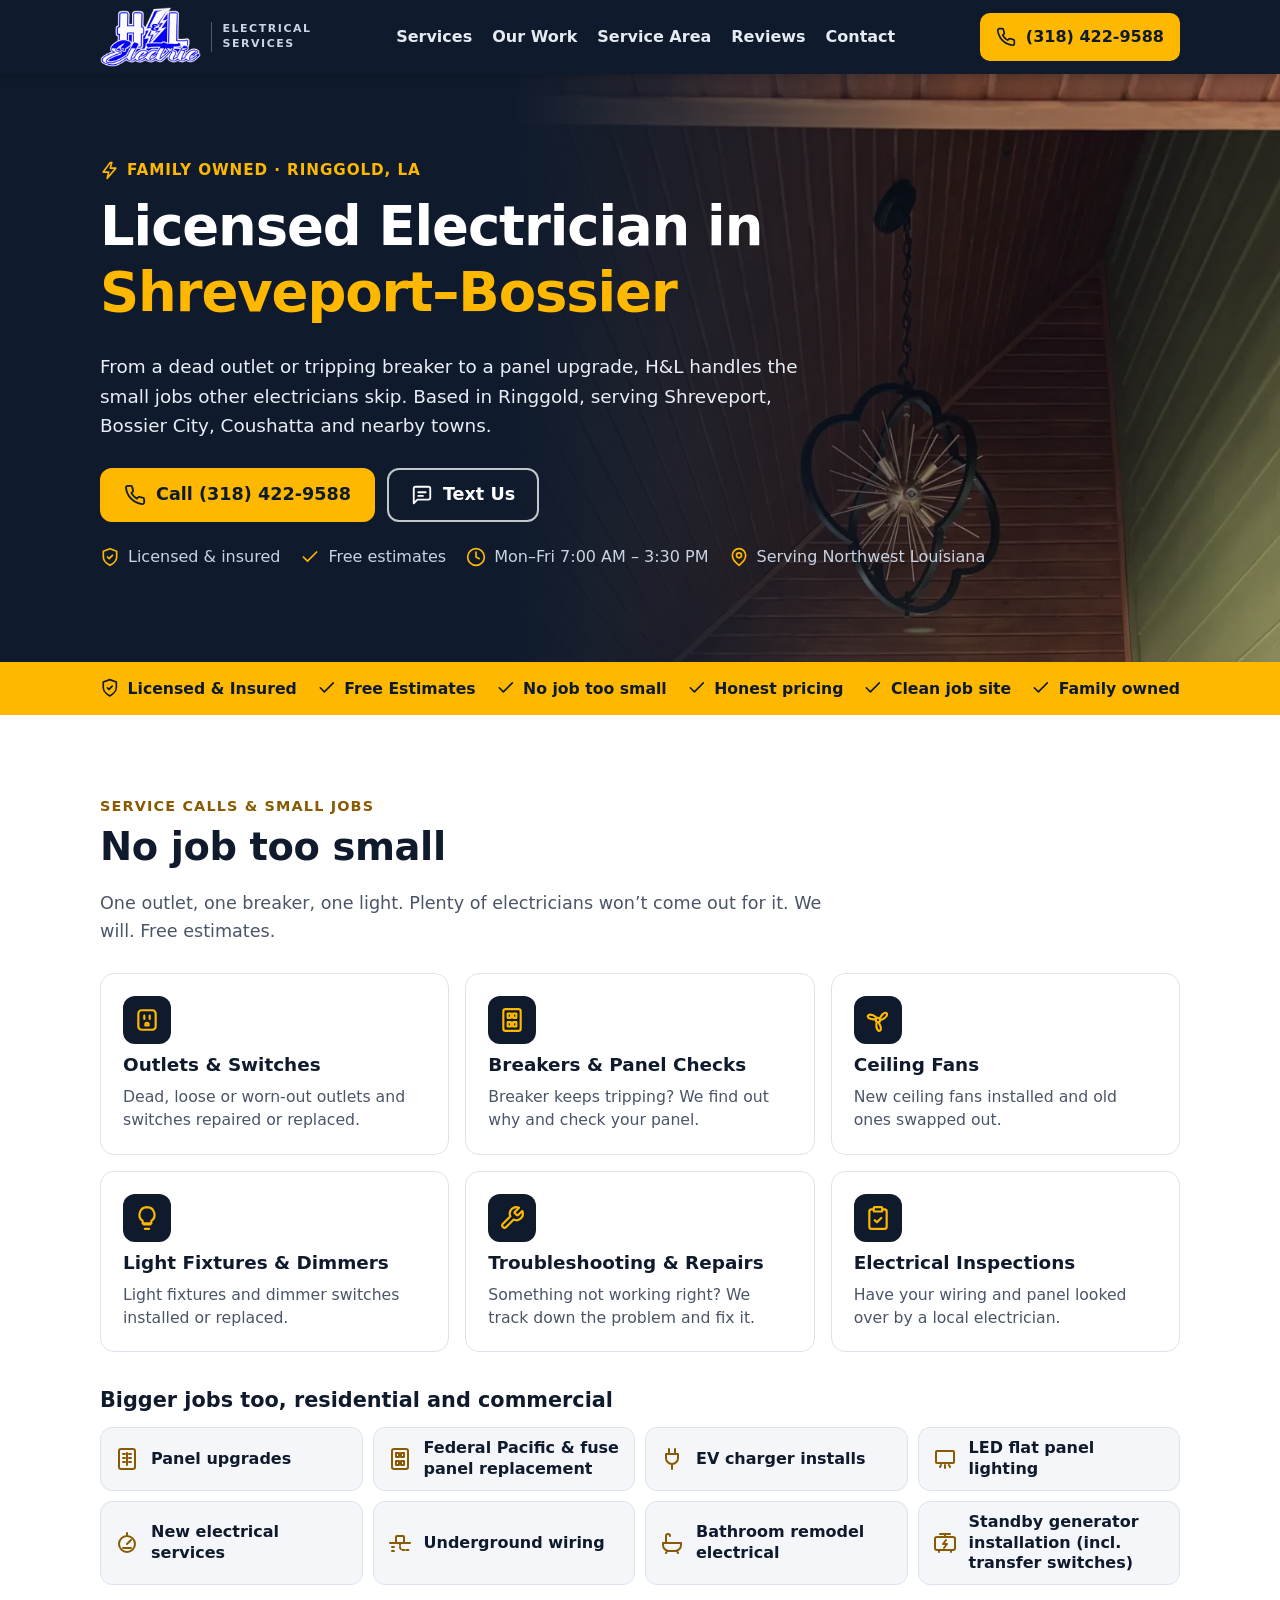
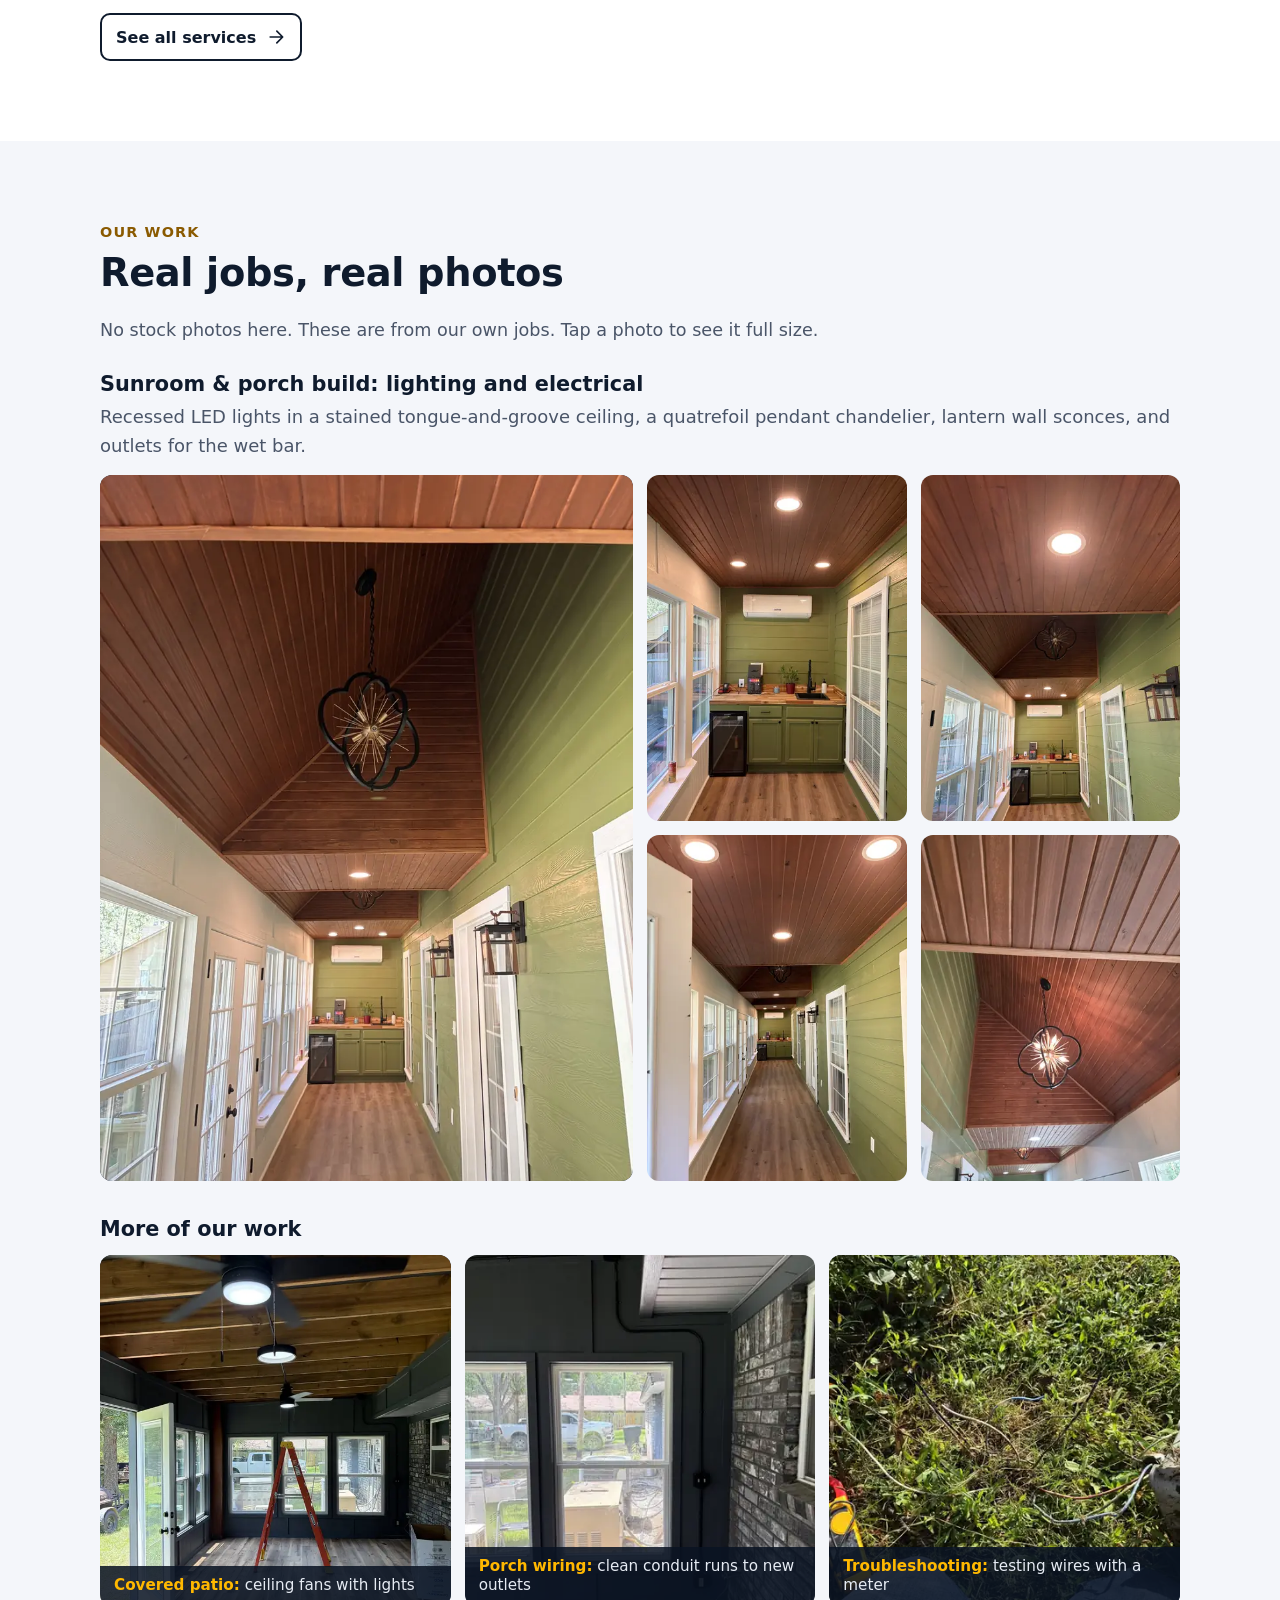
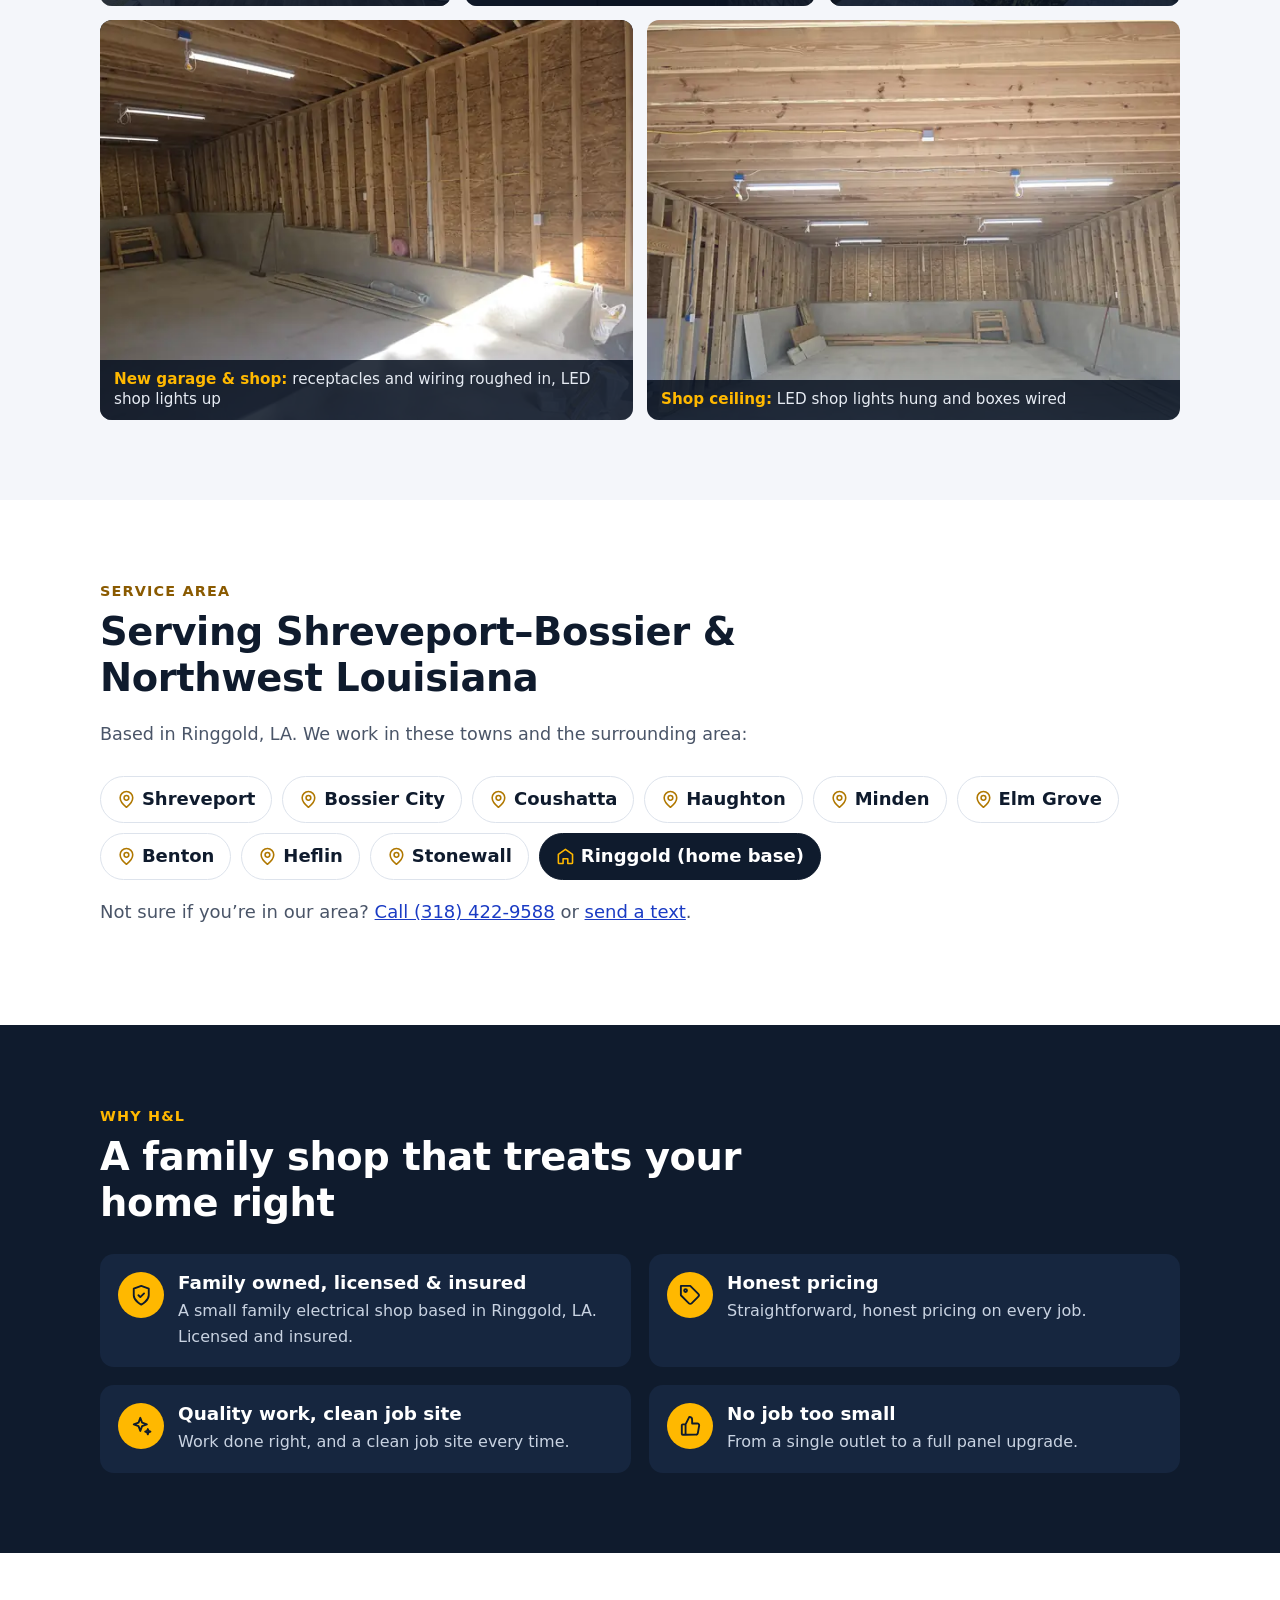
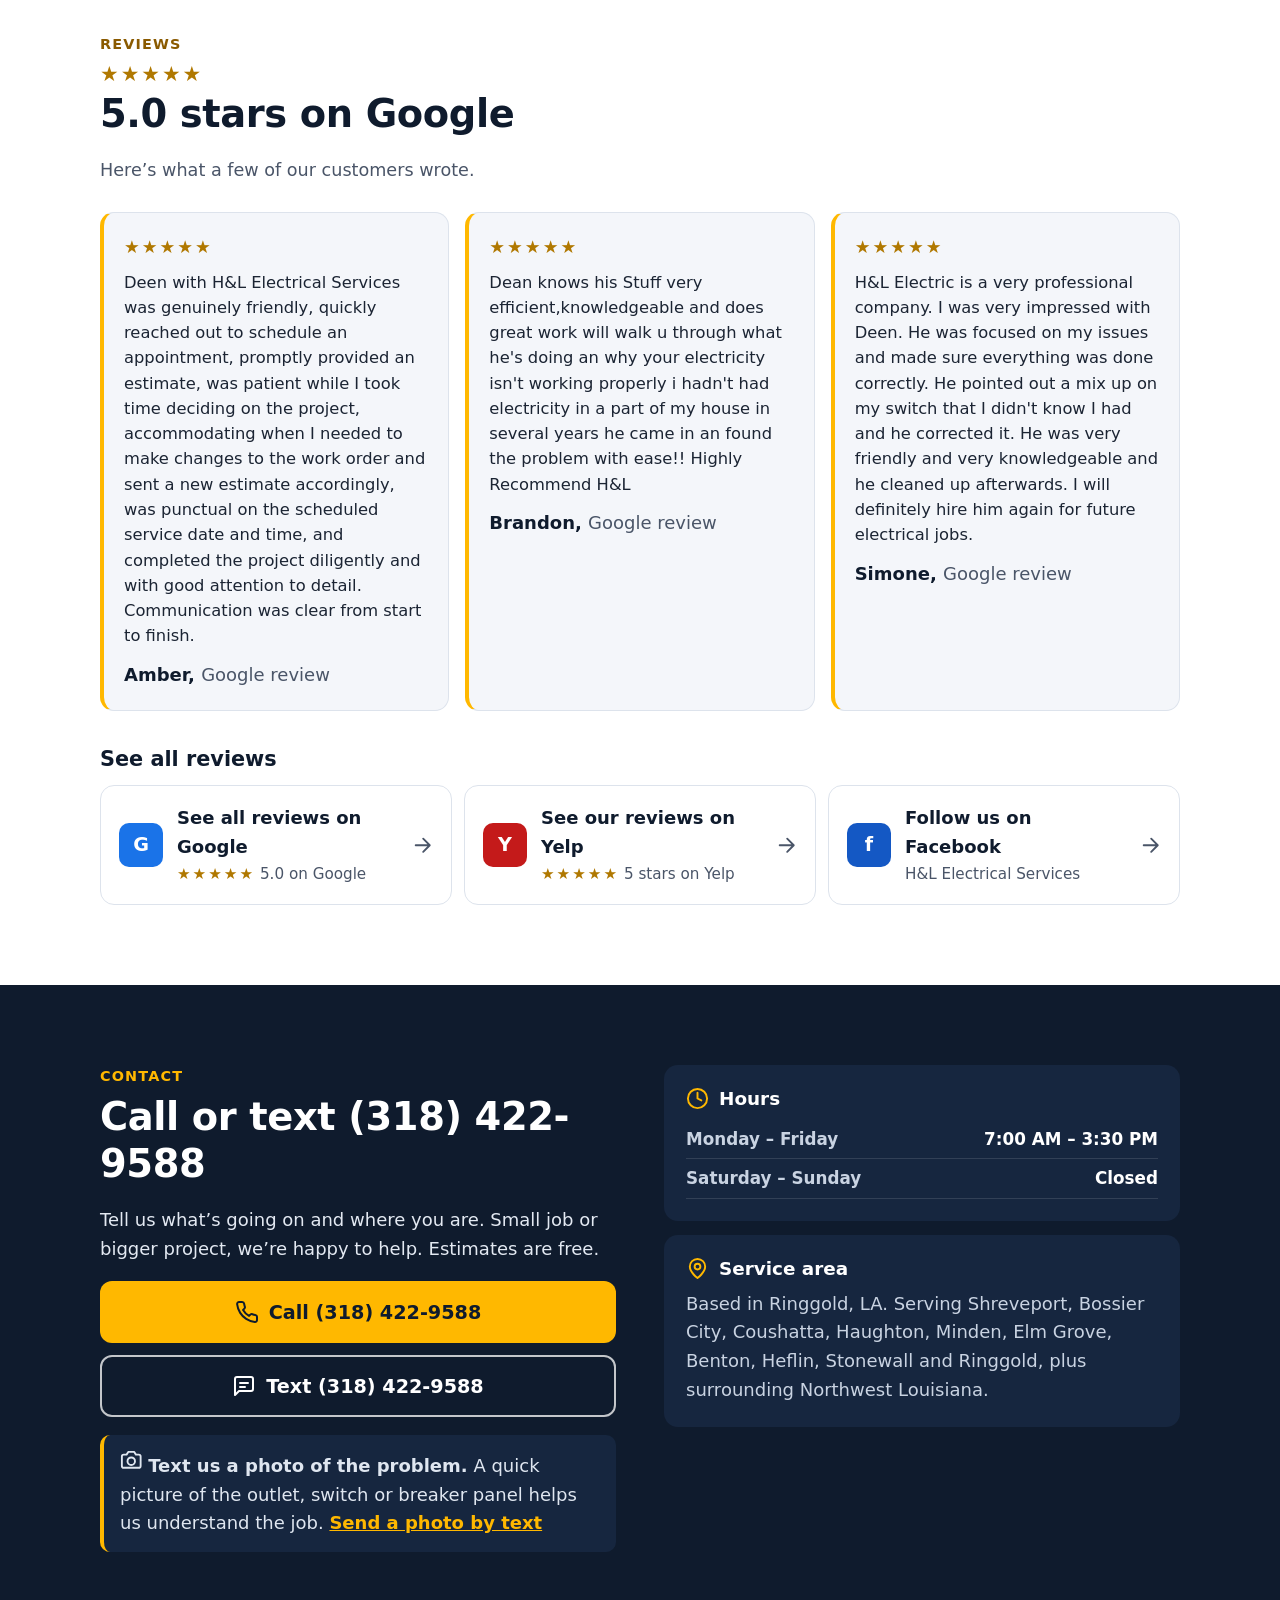
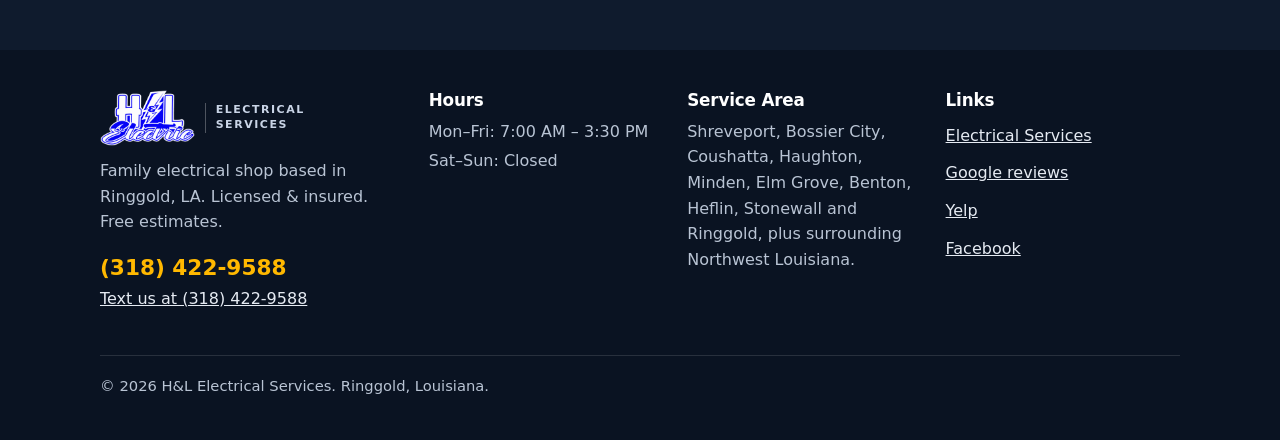
==== index.html @ 1caa9974 "H&L Electrical Services website" ====
<!doctype html>
<html lang="en">
<head>
<meta charset="utf-8">
<meta name="viewport" content="width=device-width, initial-scale=1">
<title>Electrician in Shreveport, Bossier &amp; Ringgold LA | H&amp;L Electrical Services</title>
<meta name="description" content="Licensed local electrician in Ringgold, LA serving Shreveport, Bossier City &amp; Coushatta. Outlets, breakers, ceiling fans, lighting, panel upgrades, EV chargers. Free estimates. Call (318) 422-9588.">
<link rel="canonical" href="https://hlelectricalservice.com/">
<meta name="theme-color" content="#0f1b2d">
<link rel="icon" href="./favicon.svg" type="image/svg+xml">
<link rel="apple-touch-icon" href="./apple-touch-icon.png">
<meta property="og:type" content="website">
<meta property="og:site_name" content="H&amp;L Electrical Services">
<meta property="og:locale" content="en_US">
<meta property="og:title" content="Electrician in Shreveport, Bossier &amp; Ringgold LA | H&amp;L Electrical Services">
<meta property="og:description" content="Licensed local electrician in Ringgold, LA serving Shreveport, Bossier City &amp; Coushatta. Outlets, breakers, ceiling fans, lighting, panel upgrades, EV chargers. Free estimates. Call (318) 422-9588.">
<meta property="og:url" content="https://hlelectricalservice.com/">
<meta property="og:image" content="https://hlelectricalservice.com/img/og-sunroom-lighting.jpg">
<meta property="og:image:width" content="1200">
<meta property="og:image:height" content="630">
<meta property="og:image:alt" content="Sunroom lighting by H&amp;L Electrical Services: recessed LED lights and a quatrefoil pendant chandelier in a stained wood ceiling, with a lantern sconce on green shiplap">
<meta name="twitter:card" content="summary_large_image">
<link rel="stylesheet" href="./styles.css">
<script type="application/ld+json">
{
  "@context": "https://schema.org",
  "@type": "Electrician",
  "@id": "https://hlelectricalservice.com/#business",
  "name": "H&L Electrical Services",
  "url": "https://hlelectricalservice.com/",
  "telephone": "+1-318-422-9588",
  "image": "https://hlelectricalservice.com/img/og-sunroom-lighting.jpg",
  "logo": "https://hlelectricalservice.com/img/hl-logo.png",
  "description": "Licensed local electrician in Ringgold, LA serving Shreveport, Bossier City & Coushatta. Outlets, breakers, ceiling fans, lighting, panel upgrades, EV chargers. Free estimates.",
  "address": {
    "@type": "PostalAddress",
    "addressLocality": "Ringgold",
    "addressRegion": "LA",
    "addressCountry": "US"
  },
  "openingHours": "Mo-Fr 07:00-15:30",
  "openingHoursSpecification": [
    {
      "@type": "OpeningHoursSpecification",
      "dayOfWeek": [
        "Monday",
        "Tuesday",
        "Wednesday",
        "Thursday",
        "Friday"
      ],
      "opens": "07:00",
      "closes": "15:30"
    }
  ],
  "areaServed": [
    {
      "@type": "City",
      "name": "Shreveport, LA"
    },
    {
      "@type": "City",
      "name": "Bossier City, LA"
    },
    {
      "@type": "City",
      "name": "Coushatta, LA"
    },
    {
      "@type": "City",
      "name": "Haughton, LA"
    },
    {
      "@type": "City",
      "name": "Minden, LA"
    },
    {
      "@type": "City",
      "name": "Elm Grove, LA"
    },
    {
      "@type": "City",
      "name": "Benton, LA"
    },
    {
      "@type": "City",
      "name": "Heflin, LA"
    },
    {
      "@type": "City",
      "name": "Stonewall, LA"
    },
    {
      "@type": "City",
      "name": "Ringgold, LA"
    },
    {
      "@type": "AdministrativeArea",
      "name": "Northwest Louisiana"
    }
  ],
  "sameAs": [
    "https://www.facebook.com/61559461616417",
    "https://www.yelp.com/biz/qieBR1wpQ4EQdDz_W6c1lA"
  ],
  "knowsAbout": [
    "Electrical repair",
    "Electrical troubleshooting",
    "Electrical panel upgrades",
    "Federal Pacific and fuse panel replacement",
    "EV charger installation",
    "LED flat panel lighting",
    "Underground wiring",
    "Bathroom remodel electrical",
    "Standby generator installation"
  ]
}
</script>
</head>
<body>
<a class="skip" href="#main">Skip to content</a>
<svg xmlns="http://www.w3.org/2000/svg" style="display:none" aria-hidden="true">
  <symbol id="i-phone" viewBox="0 0 24 24"><path d="M22 16.92v3a2 2 0 0 1-2.18 2 19.79 19.79 0 0 1-8.63-3.07 19.5 19.5 0 0 1-6-6 19.79 19.79 0 0 1-3.07-8.67A2 2 0 0 1 4.11 2h3a2 2 0 0 1 2 1.72c.13.96.36 1.9.7 2.81a2 2 0 0 1-.45 2.11L8.09 9.91a16 16 0 0 0 6 6l1.27-1.27a2 2 0 0 1 2.11-.45c.91.34 1.85.57 2.81.7A2 2 0 0 1 22 16.92z"/></symbol>
  <symbol id="i-text" viewBox="0 0 24 24"><path d="M21 15a2 2 0 0 1-2 2H7l-4 4V5a2 2 0 0 1 2-2h14a2 2 0 0 1 2 2z"/><path d="M8 9h8M8 13h5"/></symbol>
  <symbol id="i-bolt" viewBox="0 0 24 24"><path d="M13 2 4 14h7l-2 8 11-13h-7l2-7z"/></symbol>
  <symbol id="i-outlet" viewBox="0 0 24 24"><rect x="4" y="3" width="16" height="18" rx="3"/><path d="M9.5 8v3M14.5 8v3M10.5 17v-1a1.5 1.5 0 0 1 3 0v1z"/></symbol>
  <symbol id="i-breaker" viewBox="0 0 24 24"><rect x="4" y="2" width="16" height="20" rx="2"/><path d="M8 6h3v4H8zM13 6h3v4h-3zM8 14h3v4H8zM13 14h3v4h-3z"/></symbol>
  <symbol id="i-fan" viewBox="0 0 24 24"><circle cx="12" cy="12" r="2"/><g id="blade"><path d="M13.7 10.6C15 7.5 17.6 4.6 19.6 5.5c1.9.9.1 4.6-4.2 6.2"/></g><use href="#blade" transform="rotate(120 12 12)"/><use href="#blade" transform="rotate(240 12 12)"/></symbol>
  <symbol id="i-bulb" viewBox="0 0 24 24"><path d="M9 18h6M10 22h4M12 2a7 7 0 0 0-4 12.7V17h8v-2.3A7 7 0 0 0 12 2z"/></symbol>
  <symbol id="i-wrench" viewBox="0 0 24 24"><path d="M14.7 6.3a1 1 0 0 0 0 1.4l1.6 1.6a1 1 0 0 0 1.4 0l3.77-3.77a6 6 0 0 1-7.94 7.94l-6.91 6.91a2.12 2.12 0 0 1-3-3l6.91-6.91a6 6 0 0 1 7.94-7.94l-3.76 3.76z"/></symbol>
  <symbol id="i-clipboard" viewBox="0 0 24 24"><path d="M16 4h2a2 2 0 0 1 2 2v14a2 2 0 0 1-2 2H6a2 2 0 0 1-2-2V6a2 2 0 0 1 2-2h2"/><rect x="8" y="2" width="8" height="4" rx="1"/><path d="m9 14 2 2 4-4"/></symbol>
  <symbol id="i-panel" viewBox="0 0 24 24"><rect x="4" y="2" width="16" height="20" rx="2"/><path d="M12 6v12M8 7h2M8 11h2M8 15h2M14 7h2M14 11h2M14 15h2"/></symbol>
  <symbol id="i-generator" viewBox="0 0 24 24"><rect x="2" y="6" width="20" height="13" rx="2"/><path d="M6 19v2M18 19v2M7 3h10M12 3v3"/><path d="m13 9-3 4h4l-3 4"/></symbol>
  <symbol id="i-check" viewBox="0 0 24 24"><path d="M20 6 9 17l-5-5"/></symbol>
  <symbol id="i-pin" viewBox="0 0 24 24"><path d="M20 10c0 6-8 12-8 12s-8-6-8-12a8 8 0 0 1 16 0z"/><circle cx="12" cy="10" r="3"/></symbol>
  <symbol id="i-clock" viewBox="0 0 24 24"><circle cx="12" cy="12" r="10"/><path d="M12 6v6l4 2"/></symbol>
  <symbol id="i-home" viewBox="0 0 24 24"><path d="M3 9.5 12 3l9 6.5V20a1 1 0 0 1-1 1h-5v-6H9v6H4a1 1 0 0 1-1-1z"/></symbol>
  <symbol id="i-tag" viewBox="0 0 24 24"><path d="M20.59 13.41 13.42 20.58a2 2 0 0 1-2.83 0L2 12V2h10l8.59 8.59a2 2 0 0 1 0 2.82z"/><circle cx="7" cy="7" r="1.5"/></symbol>
  <symbol id="i-sparkle" viewBox="0 0 24 24"><path d="M11 3l1.9 5.1L18 10l-5.1 1.9L11 17l-1.9-5.1L4 10l5.1-1.9zM19 15l.8 2 2 .8-2 .8-.8 2-.8-2-2-.8 2-.8z"/></symbol>
  <symbol id="i-thumb" viewBox="0 0 24 24"><path d="M7 10v11H4a1 1 0 0 1-1-1v-9a1 1 0 0 1 1-1zM7 10l4-8a3 3 0 0 1 3 3v4h5.5a2 2 0 0 1 2 2.3l-1.4 8a2 2 0 0 1-2 1.7H7"/></symbol>
  <symbol id="i-camera" viewBox="0 0 24 24"><path d="M22 18a2 2 0 0 1-2 2H4a2 2 0 0 1-2-2V8a2 2 0 0 1 2-2h3l2-3h6l2 3h3a2 2 0 0 1 2 2z"/><circle cx="12" cy="13" r="4"/></symbol>
  <symbol id="i-ev" viewBox="0 0 24 24"><path d="M9 2v5M15 2v5M6 7h12v4a6 6 0 0 1-12 0zM12 17v5"/></symbol>
  <symbol id="i-ledpanel" viewBox="0 0 24 24"><rect x="3" y="4" width="18" height="12" rx="1"/><path d="M7 20l1-2M12 21v-3M17 20l-1-2"/></symbol>
  <symbol id="i-underground" viewBox="0 0 24 24"><path d="M2 12h20"/><rect x="8" y="5" width="8" height="7" rx="1"/><path d="M12 12v4a3 3 0 0 0 3 3h7M4 16h2M4 20h4" stroke-dasharray="2 2"/></symbol>
  <symbol id="i-bath" viewBox="0 0 24 24"><path d="M3 12h18v2a6 6 0 0 1-6 6H9a6 6 0 0 1-6-6zM6 12V5a2 2 0 0 1 4 0M7 20l-1 2M17 20l1 2"/></symbol>
  <symbol id="i-meter" viewBox="0 0 24 24"><circle cx="12" cy="13" r="8"/><path d="M12 13l4-4M12 2v3M8 17h8"/></symbol>
  <symbol id="i-shield" viewBox="0 0 24 24"><path d="M12 22s8-4 8-10V5l-8-3-8 3v7c0 6 8 10 8 10z"/><path d="m9 12 2 2 4-4"/></symbol>
  <symbol id="i-quote" viewBox="0 0 24 24"><path d="M3 20c3 0 6-2 6-7V5H3v7h4c0 3-1 5-4 5zM14 20c3 0 6-2 6-7V5h-6v7h4c0 3-1 5-4 5z"/></symbol>
  <symbol id="i-arrow" viewBox="0 0 24 24"><path d="M5 12h14M13 5l7 7-7 7"/></symbol>
</svg>
<header class="site-header">
  <div class="wrap">
    <a class="brand" href="./" aria-label="H&amp;L Electrical Services home">
      <img class="brand-logo" src="./img/hl-electric-logo-reverse.png" width="95" height="56" alt="H&amp;L Electric logo">
      <span class="brand-tag">Electrical<br>Services</span>
    </a>
    <nav class="nav" aria-label="Main">
      <a href="./services/">Services</a>
      <a href="./#work">Our Work</a>
      <a href="./#area">Service Area</a>
      <a href="./#reviews">Reviews</a>
      <a href="./#contact">Contact</a>
    </nav>
    <a class="btn btn-call btn-sm header-call" href="tel:+13184229588" aria-label="Call (318) 422-9588"><svg class="icon" aria-hidden="true"><use href="#i-phone"/></svg><span class="call-long">(318) 422-9588</span><span class="call-short">Call Now</span></a>
  </div>
</header>

<main id="main">

<section class="hero" aria-labelledby="hero-title">
  <picture class="hero-bg">
    <source media="(min-width: 800px)" type="image/webp" srcset="./img/hero-sunroom-1280.webp 1280w, ./img/hero-sunroom-1920.webp 1920w" sizes="100vw">
    <source type="image/webp" srcset="./img/hero-sunroom-portrait-600.webp 600w, ./img/hero-sunroom-portrait-900.webp 900w" sizes="100vw">
    <img src="./img/hero-sunroom-1600.jpg" width="1600" height="900" alt="" fetchpriority="high" decoding="async">
  </picture>
  <div class="wrap">
    <p class="eyebrow"><svg class="icon" aria-hidden="true"><use href="#i-bolt"/></svg>Family owned &middot; Ringgold, LA</p>
    <h1 id="hero-title">Licensed Electrician in <span class="hl">Shreveport&ndash;Bossier</span></h1>
    <p class="lead">From a dead outlet or tripping breaker to a panel upgrade, H&amp;L handles the small jobs other electricians skip. Based in Ringgold, serving Shreveport, Bossier City, Coushatta and nearby towns.</p>
    <div class="btn-row">
      <a class="btn btn-call" href="tel:+13184229588"><svg class="icon" aria-hidden="true"><use href="#i-phone"/></svg>Call (318) 422-9588</a>
        <a class="btn btn-text" href="sms:+13184229588"><svg class="icon" aria-hidden="true"><use href="#i-text"/></svg>Text Us</a>
    </div>
    <div class="hero-meta">
      <span><svg class="icon" aria-hidden="true"><use href="#i-shield"/></svg>Licensed &amp; insured</span>
      <span><svg class="icon" aria-hidden="true"><use href="#i-check"/></svg>Free estimates</span>
      <span><svg class="icon" aria-hidden="true"><use href="#i-clock"/></svg>Mon&ndash;Fri 7:00 AM &ndash; 3:30 PM</span>
      <span><svg class="icon" aria-hidden="true"><use href="#i-pin"/></svg>Serving Northwest Louisiana</span>
    </div>
  </div>
</section>

<div class="trust">
  <div class="wrap">
    <ul>
      <li><svg class="icon" aria-hidden="true"><use href="#i-shield"/></svg>Licensed &amp; Insured</li>
      <li><svg class="icon" aria-hidden="true"><use href="#i-check"/></svg>Free Estimates</li>
      <li><svg class="icon" aria-hidden="true"><use href="#i-check"/></svg>No job too small</li>
      <li><svg class="icon" aria-hidden="true"><use href="#i-check"/></svg>Honest pricing</li>
      <li><svg class="icon" aria-hidden="true"><use href="#i-check"/></svg>Clean job site</li>
      <li><svg class="icon" aria-hidden="true"><use href="#i-check"/></svg>Family owned</li>
    </ul>
  </div>
</div>

<section class="section" id="services" aria-labelledby="services-title">
  <div class="wrap">
    <div class="section-head">
      <span class="kicker">Service calls &amp; small jobs</span>
      <h2 id="services-title">No job too small</h2>
      <p>One outlet, one breaker, one light. Plenty of electricians won&rsquo;t come out for it. We will. Free estimates.</p>
    </div>
    <ul class="cards">
        <li class="card"><span class="ic"><svg class="icon" aria-hidden="true"><use href="#i-outlet"/></svg></span><h3>Outlets &amp; Switches</h3><p>Dead, loose or worn-out outlets and switches repaired or replaced.</p></li>
        <li class="card"><span class="ic"><svg class="icon" aria-hidden="true"><use href="#i-breaker"/></svg></span><h3>Breakers &amp; Panel Checks</h3><p>Breaker keeps tripping? We find out why and check your panel.</p></li>
        <li class="card"><span class="ic"><svg class="icon" aria-hidden="true"><use href="#i-fan"/></svg></span><h3>Ceiling Fans</h3><p>New ceiling fans installed and old ones swapped out.</p></li>
        <li class="card"><span class="ic"><svg class="icon" aria-hidden="true"><use href="#i-bulb"/></svg></span><h3>Light Fixtures &amp; Dimmers</h3><p>Light fixtures and dimmer switches installed or replaced.</p></li>
        <li class="card"><span class="ic"><svg class="icon" aria-hidden="true"><use href="#i-wrench"/></svg></span><h3>Troubleshooting &amp; Repairs</h3><p>Something not working right? We track down the problem and fix it.</p></li>
        <li class="card"><span class="ic"><svg class="icon" aria-hidden="true"><use href="#i-clipboard"/></svg></span><h3>Electrical Inspections</h3><p>Have your wiring and panel looked over by a local electrician.</p></li>
    </ul>
    <h3 class="sub-head">Bigger jobs too, residential and commercial</h3>
    <ul class="mini-cards">
        <li><a href="./services/#panel-upgrades"><svg class="icon" aria-hidden="true"><use href="#i-panel"/></svg><span>Panel upgrades</span></a></li>
        <li><a href="./services/#old-panel-replacement"><svg class="icon" aria-hidden="true"><use href="#i-breaker"/></svg><span>Federal Pacific &amp; fuse panel replacement</span></a></li>
        <li><a href="./services/#ev-chargers"><svg class="icon" aria-hidden="true"><use href="#i-ev"/></svg><span>EV charger installs</span></a></li>
        <li><a href="./services/#led-flat-panels"><svg class="icon" aria-hidden="true"><use href="#i-ledpanel"/></svg><span>LED flat panel lighting</span></a></li>
        <li><a href="./services/#new-electrical-service"><svg class="icon" aria-hidden="true"><use href="#i-meter"/></svg><span>New electrical services</span></a></li>
        <li><a href="./services/#underground-wiring"><svg class="icon" aria-hidden="true"><use href="#i-underground"/></svg><span>Underground wiring</span></a></li>
        <li><a href="./services/#bathroom-remodels"><svg class="icon" aria-hidden="true"><use href="#i-bath"/></svg><span>Bathroom remodel electrical</span></a></li>
        <li><a href="./services/#generators"><svg class="icon" aria-hidden="true"><use href="#i-generator"/></svg><span>Standby generator installation (incl. transfer switches)</span></a></li>
    </ul>
    <div class="after-cards">
      <a class="btn btn-outline btn-sm" href="./services/">See all services <svg class="icon" aria-hidden="true"><use href="#i-arrow"/></svg></a>
    </div>
  </div>
</section>

<section class="section section-soft" id="work" aria-labelledby="work-title">
  <div class="wrap">
    <div class="section-head">
      <span class="kicker">Our work</span>
      <h2 id="work-title">Real jobs, real photos</h2>
      <p>No stock photos here. These are from our own jobs. Tap a photo to see it full size.</p>
    </div>
    <div class="job-head">
      <h3>Sunroom &amp; porch build: lighting and electrical</h3>
      <p>Recessed LED lights in a stained tongue-and-groove ceiling, a quatrefoil pendant chandelier, lantern wall sconces, and outlets for the wet bar.</p>
    </div>
    <ul class="gallery gallery-sun">
      <li class="tile lead"><figure>
        <a href="./img/sunroom-vaulted-ceiling-chandelier-1200.jpg"><picture>
          <source type="image/webp" srcset="./img/sunroom-vaulted-ceiling-chandelier-400.webp 400w, ./img/sunroom-vaulted-ceiling-chandelier-800.webp 800w" sizes="(min-width: 1120px) 560px, (min-width: 800px) 50vw, 100vw">
          <img src="./img/sunroom-vaulted-ceiling-chandelier-1200.jpg" width="1200" height="1600" alt="Finished sunroom and porch with a vaulted, stained tongue-and-groove wood ceiling, a black quatrefoil pendant chandelier, recessed LED lights, lantern wall sconces on green shiplap, and a wet bar at the far end" loading="lazy" decoding="async">
        </picture></a>
      </figure></li>
      <li class="tile "><figure>
        <a href="./img/sunroom-wet-bar-recessed-lights-1200.jpg"><picture>
          <source type="image/webp" srcset="./img/sunroom-wet-bar-recessed-lights-400.webp 400w, ./img/sunroom-wet-bar-recessed-lights-800.webp 800w" sizes="(min-width: 1120px) 280px, (min-width: 800px) 25vw, 50vw">
          <img src="./img/sunroom-wet-bar-recessed-lights-1200.jpg" width="1200" height="1600" alt="Wet bar in the finished sunroom: three recessed LED lights in the stained wood ceiling, a mini-split on the green shiplap wall, and a receptacle on the wall above the butcher-block counter" loading="lazy" decoding="async">
        </picture></a>
      </figure></li>
      <li class="tile "><figure>
        <a href="./img/sunroom-chandelier-recessed-lights-1200.jpg"><picture>
          <source type="image/webp" srcset="./img/sunroom-chandelier-recessed-lights-400.webp 400w, ./img/sunroom-chandelier-recessed-lights-800.webp 800w" sizes="(min-width: 1120px) 280px, (min-width: 800px) 25vw, 50vw">
          <img src="./img/sunroom-chandelier-recessed-lights-1200.jpg" width="1200" height="1600" alt="Full view of the sunroom: a recessed LED light in the stained wood ceiling, a quatrefoil pendant chandelier in the vaulted section, a lantern wall sconce on green shiplap, and the wet bar beyond" loading="lazy" decoding="async">
        </picture></a>
      </figure></li>
      <li class="tile "><figure>
        <a href="./img/sunroom-hallway-recessed-sconces-1200.jpg"><picture>
          <source type="image/webp" srcset="./img/sunroom-hallway-recessed-sconces-400.webp 400w, ./img/sunroom-hallway-recessed-sconces-800.webp 800w" sizes="(min-width: 1120px) 280px, (min-width: 800px) 25vw, 50vw">
          <img src="./img/sunroom-hallway-recessed-sconces-1200.jpg" width="1200" height="1600" alt="Long view down the sunroom: a row of recessed LED lights in the stained wood ceiling, lantern sconces between the doors, and a receptacle low on the green shiplap wall" loading="lazy" decoding="async">
        </picture></a>
      </figure></li>
      <li class="tile "><figure>
        <a href="./img/sunroom-chandelier-lit-closeup-1200.jpg"><picture>
          <source type="image/webp" srcset="./img/sunroom-chandelier-lit-closeup-400.webp 400w, ./img/sunroom-chandelier-lit-closeup-800.webp 800w" sizes="(min-width: 1120px) 280px, (min-width: 800px) 25vw, 50vw">
          <img src="./img/sunroom-chandelier-lit-closeup-1200.jpg" width="1200" height="1488" alt="Close-up of the quatrefoil pendant chandelier lit up under the vaulted tongue-and-groove ceiling, with a second matching pendant and recessed lights beyond" loading="lazy" decoding="async">
        </picture></a>
      </figure></li>
    </ul>
    <h3 class="sub-head">More of our work</h3>
    <ul class="gallery gallery-more">
      <li class="tile sq"><figure>
        <a href="./img/covered-patio-ceiling-fans-1536.jpg"><picture>
          <source type="image/webp" srcset="./img/covered-patio-ceiling-fans-600.webp 600w, ./img/covered-patio-ceiling-fans-1000.webp 1000w, ./img/covered-patio-ceiling-fans-1536.webp 1536w" sizes="(min-width: 1120px) 370px, (min-width: 800px) 33vw, 50vw">
          <img src="./img/covered-patio-ceiling-fans-1536.jpg" width="1536" height="1536" alt="Finished covered patio with dark painted walls and wood ceiling, two ceiling fans with LED lights and a hanging LED fixture, and an orange ladder in the middle of the new wood-look floor" loading="lazy" decoding="async">
        </picture></a>
        <figcaption><b>Covered patio:</b> ceiling fans with lights</figcaption>
      </figure></li>
      <li class="tile sq"><figure>
        <a href="./img/porch-wall-conduit-outlets-1200.jpg"><picture>
          <source type="image/webp" srcset="./img/porch-wall-conduit-outlets-400.webp 400w, ./img/porch-wall-conduit-outlets-700.webp 700w" sizes="(min-width: 1120px) 370px, (min-width: 800px) 33vw, 50vw">
          <img src="./img/porch-wall-conduit-outlets-1200.jpg" width="1200" height="1200" alt="Black conduit run neatly along a dark painted porch wall, around the windows, to new outlet boxes beside the brick" loading="lazy" decoding="async">
        </picture></a>
        <figcaption><b>Porch wiring:</b> clean conduit runs to new outlets</figcaption>
      </figure></li>
      <li class="tile sq"><figure>
        <a href="./img/testing-wires-multimeter-1000.jpg"><picture>
          <source type="image/webp" srcset="./img/testing-wires-multimeter-400.webp 400w, ./img/testing-wires-multimeter-700.webp 700w" sizes="(min-width: 1120px) 370px, (min-width: 800px) 33vw, 50vw">
          <img src="./img/testing-wires-multimeter-1000.jpg" width="1000" height="1000" alt="Troubleshooting in the yard: a clamp multimeter next to underground wires being tested in the grass" loading="lazy" decoding="async">
        </picture></a>
        <figcaption><b>Troubleshooting:</b> testing wires with a meter</figcaption>
      </figure></li>
      <li class="tile wide"><figure>
        <a href="./img/garage-shop-wiring-1600.jpg"><picture>
          <source type="image/webp" srcset="./img/garage-shop-wiring-600.webp 600w, ./img/garage-shop-wiring-800.webp 800w, ./img/garage-shop-wiring-1200.webp 1200w, ./img/garage-shop-wiring-1600.webp 1600w" sizes="(min-width: 1120px) 560px, (min-width: 800px) 50vw, 100vw">
          <img src="./img/garage-shop-wiring-1600.jpg" width="1600" height="1200" alt="Inside a new detached garage and shop wired by H&amp;L Electrical Services: framed stud walls with receptacle boxes and yellow wiring roughed in, and LED shop lights mounted on the ceiling" loading="lazy" decoding="async">
        </picture></a>
        <figcaption><b>New garage &amp; shop:</b> receptacles and wiring roughed in, LED shop lights up</figcaption>
      </figure></li>
      <li class="tile wide"><figure>
        <a href="./img/garage-shop-led-lights-1600.jpg"><picture>
          <source type="image/webp" srcset="./img/garage-shop-led-lights-600.webp 600w, ./img/garage-shop-led-lights-800.webp 800w, ./img/garage-shop-led-lights-1200.webp 1200w, ./img/garage-shop-led-lights-1600.webp 1600w" sizes="(min-width: 1120px) 560px, (min-width: 800px) 50vw, 100vw">
          <img src="./img/garage-shop-led-lights-1600.jpg" width="1600" height="1200" alt="Ceiling of the same new garage and shop: rows of LED shop lights hung between the open wood rafters, with junction boxes wired and ready" loading="lazy" decoding="async">
        </picture></a>
        <figcaption><b>Shop ceiling:</b> LED shop lights hung and boxes wired</figcaption>
      </figure></li>
    </ul>
  </div>
</section>

<section class="section" id="area" aria-labelledby="area-title">
  <div class="wrap">
    <div class="section-head">
      <span class="kicker">Service area</span>
      <h2 id="area-title">Serving Shreveport&ndash;Bossier &amp; Northwest Louisiana</h2>
      <p>Based in Ringgold, LA. We work in these towns and the surrounding area:</p>
    </div>
    <ul class="towns">
        <li><svg class="icon" aria-hidden="true"><use href="#i-pin"/></svg>Shreveport</li>
        <li><svg class="icon" aria-hidden="true"><use href="#i-pin"/></svg>Bossier City</li>
        <li><svg class="icon" aria-hidden="true"><use href="#i-pin"/></svg>Coushatta</li>
        <li><svg class="icon" aria-hidden="true"><use href="#i-pin"/></svg>Haughton</li>
        <li><svg class="icon" aria-hidden="true"><use href="#i-pin"/></svg>Minden</li>
        <li><svg class="icon" aria-hidden="true"><use href="#i-pin"/></svg>Elm Grove</li>
        <li><svg class="icon" aria-hidden="true"><use href="#i-pin"/></svg>Benton</li>
        <li><svg class="icon" aria-hidden="true"><use href="#i-pin"/></svg>Heflin</li>
        <li><svg class="icon" aria-hidden="true"><use href="#i-pin"/></svg>Stonewall</li>
        <li class="home"><svg class="icon" aria-hidden="true"><use href="#i-home"/></svg>Ringgold (home base)</li>
    </ul>
    <p class="area-note">Not sure if you&rsquo;re in our area? <a href="tel:+13184229588">Call (318) 422-9588</a> or <a href="sms:+13184229588">send a text</a>.</p>
  </div>
</section>

<section class="section section-dark" id="why" aria-labelledby="why-title">
  <div class="wrap">
    <div class="section-head">
      <span class="kicker">Why H&amp;L</span>
      <h2 id="why-title">A family shop that treats your home right</h2>
    </div>
    <ul class="why">
      <li><span class="ic"><svg class="icon" aria-hidden="true"><use href="#i-shield"/></svg></span><div><h3>Family owned, licensed &amp; insured</h3><p>A small family electrical shop based in Ringgold, LA. Licensed and insured.</p></div></li>
      <li><span class="ic"><svg class="icon" aria-hidden="true"><use href="#i-tag"/></svg></span><div><h3>Honest pricing</h3><p>Straightforward, honest pricing on every job.</p></div></li>
      <li><span class="ic"><svg class="icon" aria-hidden="true"><use href="#i-sparkle"/></svg></span><div><h3>Quality work, clean job site</h3><p>Work done right, and a clean job site every time.</p></div></li>
      <li><span class="ic"><svg class="icon" aria-hidden="true"><use href="#i-thumb"/></svg></span><div><h3>No job too small</h3><p>From a single outlet to a full panel upgrade.</p></div></li>
    </ul>
  </div>
</section>

<section class="section" id="reviews" aria-labelledby="reviews-title">
  <div class="wrap">
    <div class="section-head">
      <span class="kicker">Reviews</span>
      <h2 id="reviews-title"><span class="stars-big" aria-hidden="true">&#9733;&#9733;&#9733;&#9733;&#9733;</span> 5.0 stars on Google</h2>
      <p>Here&rsquo;s what a few of our customers wrote.</p>
    </div>
    <div class="quotes">
      <figure class="quote">
        <div class="q-stars" role="img" aria-label="5 out of 5 stars">&#9733;&#9733;&#9733;&#9733;&#9733;</div>
        <blockquote><p>Deen with H&amp;L Electrical Services was genuinely friendly, quickly reached out to schedule an appointment, promptly provided an estimate, was patient while I took time deciding on the project, accommodating when I needed to make changes to the work order and sent a new estimate accordingly, was punctual on the scheduled service date and time, and completed the project diligently and with good attention to detail. Communication was clear from start to finish.</p></blockquote>
        <figcaption>Amber, <span>Google review</span></figcaption>
      </figure>
      <figure class="quote">
        <div class="q-stars" role="img" aria-label="5 out of 5 stars">&#9733;&#9733;&#9733;&#9733;&#9733;</div>
        <blockquote><p>Dean knows his Stuff very efficient,knowledgeable and does great work will walk u through what he&#39;s doing an why your electricity isn&#39;t working properly i hadn&#39;t had electricity in a part of my house in several years he came in an found the problem with ease!! Highly Recommend H&amp;L</p></blockquote>
        <figcaption>Brandon, <span>Google review</span></figcaption>
      </figure>
      <figure class="quote">
        <div class="q-stars" role="img" aria-label="5 out of 5 stars">&#9733;&#9733;&#9733;&#9733;&#9733;</div>
        <blockquote><p>H&amp;L Electric is a very professional company. I was very impressed with Deen. He was focused on my issues and made sure everything was done correctly. He pointed out a mix up on my switch that I didn&#39;t know I had and he corrected it. He was very friendly and very knowledgeable and he cleaned up afterwards. I will definitely hire him again for future electrical jobs.</p></blockquote>
        <figcaption>Simone, <span>Google review</span></figcaption>
      </figure>
    </div>
    <h3 class="sub-head">See all reviews</h3>
    <div class="reviews">
      <a class="review-link" href="https://www.google.com/search?q=H%26L+Electrical+services+Ringgold+LA"><span class="badge" style="background:#1a73e8">G</span><span>See all reviews on Google<small><span class="stars" aria-hidden="true">&#9733;&#9733;&#9733;&#9733;&#9733;</span> 5.0 on Google</small></span><svg class="icon arrow" aria-hidden="true"><use href="#i-arrow"/></svg></a>
      <a class="review-link" href="https://www.yelp.com/biz/qieBR1wpQ4EQdDz_W6c1lA"><span class="badge" style="background:#c41a1a">Y</span><span>See our reviews on Yelp<small><span class="stars" aria-hidden="true">&#9733;&#9733;&#9733;&#9733;&#9733;</span> 5 stars on Yelp</small></span><svg class="icon arrow" aria-hidden="true"><use href="#i-arrow"/></svg></a>
      <a class="review-link" href="https://www.facebook.com/61559461616417"><span class="badge" style="background:#1458c4">f</span><span>Follow us on Facebook<small>H&amp;L Electrical Services</small></span><svg class="icon arrow" aria-hidden="true"><use href="#i-arrow"/></svg></a>
    </div>
  </div>
</section>

<section class="section section-dark" id="contact" aria-labelledby="contact-title">
  <div class="wrap contact-grid">
    <div>
      <span class="kicker">Contact</span>
      <h2 id="contact-title">Call or text (318) 422-9588</h2>
      <p>Tell us what&rsquo;s going on and where you are. Small job or bigger project, we&rsquo;re happy to help. Estimates are free.</p>
      <div class="contact-actions">
        <a class="btn btn-call" href="tel:+13184229588"><svg class="icon" aria-hidden="true"><use href="#i-phone"/></svg>Call (318) 422-9588</a>
        <a class="btn btn-text" href="sms:+13184229588"><svg class="icon" aria-hidden="true"><use href="#i-text"/></svg>Text (318) 422-9588</a>
      </div>
      <p class="photo-tip"><svg class="icon" aria-hidden="true"><use href="#i-camera"/></svg> <strong>Text us a photo of the problem.</strong> A quick picture of the outlet, switch or breaker panel helps us understand the job. <a href="sms:+13184229588">Send a photo by text</a></p>
    </div>
    <div>
      <div class="info-block">
        <h3><svg class="icon" aria-hidden="true"><use href="#i-clock"/></svg>Hours</h3>
        <table class="hours"><tbody>
          <tr><th scope="row">Monday &ndash; Friday</th><td>7:00 AM &ndash; 3:30 PM</td></tr>
          <tr><th scope="row">Saturday &ndash; Sunday</th><td>Closed</td></tr>
        </tbody></table>
      </div>
      <div class="info-block">
        <h3><svg class="icon" aria-hidden="true"><use href="#i-pin"/></svg>Service area</h3>
        <p>Based in Ringgold, LA. Serving Shreveport, Bossier City, Coushatta, Haughton, Minden, Elm Grove, Benton, Heflin, Stonewall and Ringgold, plus surrounding Northwest Louisiana.</p>
      </div>
    </div>
  </div>
</section>

</main>

<footer class="site-footer">
  <div class="wrap">
    <div class="foot-grid">
      <div>
        <p class="foot-logo"><img src="./img/hl-electric-logo-reverse.png" width="95" height="56" alt="H&amp;L Electric logo" loading="lazy"><span class="brand-tag">Electrical<br>Services</span></p>
        <p>Family electrical shop based in Ringgold, LA. Licensed &amp; insured. Free estimates.</p>
        <p><a class="foot-phone" href="tel:+13184229588">(318) 422-9588</a><br><a href="sms:+13184229588">Text us at (318) 422-9588</a></p>
      </div>
      <div>
        <h2>Hours</h2>
        <ul><li>Mon&ndash;Fri: 7:00 AM &ndash; 3:30 PM</li><li>Sat&ndash;Sun: Closed</li></ul>
      </div>
      <div>
        <h2>Service Area</h2>
        <p>Shreveport, Bossier City, Coushatta, Haughton, Minden, Elm Grove, Benton, Heflin, Stonewall and Ringgold, plus surrounding Northwest Louisiana.</p>
      </div>
      <div>
        <h2>Links</h2>
        <ul>
          <li><a href="./services/">Electrical Services</a></li>
          <li><a href="https://www.google.com/search?q=H%26L+Electrical+services+Ringgold+LA">Google reviews</a></li>
          <li><a href="https://www.yelp.com/biz/qieBR1wpQ4EQdDz_W6c1lA">Yelp</a></li>
          <li><a href="https://www.facebook.com/61559461616417">Facebook</a></li>
        </ul>
      </div>
    </div>
    <p class="copy">&copy; 2026 H&amp;L Electrical Services. Ringgold, Louisiana.</p>
  </div>
</footer>
</body>
</html>
---- styles.css ----
/* H&L Electrical Services — site styles
   Colors: edit these variables to re-theme the whole site. */
:root{
  --navy:#0f1b2d;
  --navy-2:#16263f;
  --navy-3:#21365a;
  --amber:#ffb800;
  --amber-2:#ffcb3d;
  --ink:#1b2433;
  --muted:#4a5568;
  --line:#dde3ec;
  --bg-soft:#f4f6fa;
  --white:#fff;
  --radius:14px;
  --wrap:1120px;
  --font:system-ui,-apple-system,"Segoe UI",Roboto,"Helvetica Neue",Arial,sans-serif;
}
*,*::before,*::after{box-sizing:border-box}
html{-webkit-text-size-adjust:100%;scroll-behavior:smooth}
@media (prefers-reduced-motion:reduce){html{scroll-behavior:auto}}
body{margin:0;font-family:var(--font);font-size:18px;line-height:1.6;color:var(--ink);background:var(--white)}
img{max-width:100%;height:auto;display:block}
a{color:#1a3bc4}
a:hover{color:#063a7a}
a[href^="tel:"],a[href^="sms:"]{white-space:nowrap}
.more-link{display:inline-flex;align-items:center;gap:6px;font-weight:700;padding:8px 0}
:focus-visible{outline:3px solid var(--amber);outline-offset:3px}
h1,h2,h3{line-height:1.2;margin:0 0 .5em;color:var(--navy)}
h1{font-size:clamp(2rem,6.4vw,3.4rem);letter-spacing:-.02em}
h2{font-size:clamp(1.65rem,4.6vw,2.4rem);letter-spacing:-.01em}
h3{font-size:1.2rem}
p{margin:0 0 1em}
.wrap{max-width:var(--wrap);margin:0 auto;padding:0 20px}
.icon{width:1.25em;height:1.25em;flex:none;fill:none;stroke:currentColor;stroke-width:2;stroke-linecap:round;stroke-linejoin:round}
.skip{position:absolute;left:-999px;top:0;background:var(--amber);color:var(--navy);padding:10px 14px;z-index:100;font-weight:700}
.skip:focus{left:10px;top:10px}
section[id]{scroll-margin-top:84px}

/* ---------- Header ---------- */
.site-header{position:sticky;top:0;z-index:50;background:var(--navy);color:var(--white);box-shadow:0 2px 10px rgba(0,0,0,.25)}
.site-header .wrap{display:flex;align-items:center;justify-content:space-between;gap:12px;min-height:66px}
.brand{display:flex;align-items:center;gap:10px;color:var(--white);text-decoration:none;line-height:1.05}
.brand:hover{color:var(--white)}
.brand-logo{height:52px;width:auto;flex:none;display:block}
.brand-tag{border-left:1px solid rgba(255,255,255,.28);padding-left:10px;font-size:.6875rem;font-weight:700;letter-spacing:.14em;text-transform:uppercase;line-height:1.35;color:#c9d4e6;white-space:nowrap}
@media (max-width:359px){.site-header .brand-tag{display:none}}
.call-short{display:none}
@media (max-width:419px){.call-long{display:none}.call-short{display:inline}}
@media (min-width:960px){.brand-logo{height:60px}.site-header .wrap{min-height:74px}}
.nav{display:none}
.nav a{color:#e6ebf3;text-decoration:none;font-weight:600;font-size:1rem;padding:10px 2px;white-space:nowrap}
.nav a:hover{color:var(--amber)}
.header-call{white-space:nowrap}
@media (min-width:1080px){
  .nav{display:flex;gap:16px}
}

/* ---------- Buttons ---------- */
.btn{display:inline-flex;align-items:center;justify-content:center;gap:10px;min-height:54px;padding:12px 22px;border-radius:12px;font-weight:800;font-size:1.1rem;text-decoration:none;border:2px solid transparent;transition:background-color .15s,color .15s,border-color .15s;line-height:1.2}
.btn-call{background:var(--amber);color:var(--navy)}
.btn-call:hover{background:var(--amber-2);color:var(--navy)}
.btn-text{background:transparent;color:var(--white);border-color:rgba(255,255,255,.75)}
.btn-text:hover{background:var(--white);color:var(--navy)}
.btn-dark{background:var(--navy);color:var(--white)}
.btn-dark:hover{background:var(--navy-3);color:var(--white)}
.btn-outline{background:transparent;color:var(--navy);border-color:var(--navy)}
.btn-outline:hover{background:var(--navy);color:var(--white)}
.btn-sm{min-height:48px;padding:8px 14px;font-size:1rem;border-radius:10px}
.btn-row{display:flex;flex-wrap:wrap;gap:12px}
.btn-row .btn{flex:1 1 220px}
@media (min-width:700px){.btn-row .btn{flex:0 0 auto}}

/* ---------- Hero ---------- */
.hero{background:var(--navy);color:#e9eef6;padding:44px 0 52px;position:relative;overflow:hidden}
.hero h1{color:var(--white);max-width:21ch}
.hero h1 .hl{color:var(--amber)}
.hero .lead{font-size:1.15rem;max-width:44rem;margin-bottom:1.5em}
.hero-bg{position:absolute;inset:0;z-index:0}
.hero-bg img{width:100%;height:100%;object-fit:cover;object-position:60% 30%}
.hero::after{content:"";position:absolute;inset:0;z-index:1;background:linear-gradient(180deg,rgba(10,19,34,.74) 0%,rgba(10,19,34,.84) 40%,rgba(10,19,34,.94) 100%)}
.hero .wrap{position:relative;z-index:2}
@media (min-width:800px){
  .hero-bg{left:40%}
  .hero-bg img{object-position:50% 45%}
  .hero::after{background:linear-gradient(90deg,#0f1b2d 0%,#0f1b2d 40%,rgba(15,27,45,.80) 52%,rgba(15,27,45,.35) 75%,rgba(15,27,45,.25) 100%)}
}
.eyebrow{display:inline-flex;align-items:center;gap:8px;font-size:.95rem;font-weight:700;color:var(--amber);text-transform:uppercase;letter-spacing:.06em;margin-bottom:12px}
.hero-meta{display:flex;flex-wrap:wrap;gap:8px 20px;margin-top:22px;font-size:1rem;color:#c9d3e2}
.hero-meta span{display:inline-flex;align-items:center;gap:8px}
.hero-meta .icon{color:var(--amber)}
@media (min-width:960px){.hero{padding:84px 0 92px}}

/* ---------- Trust strip ---------- */
.trust{background:var(--amber);color:var(--navy)}
.trust ul{list-style:none;margin:0;padding:14px 0;display:grid;grid-template-columns:1fr 1fr;gap:8px 12px;font-weight:800;font-size:.98rem}
.trust li{display:flex;align-items:center;gap:8px}
@media (min-width:860px){.trust ul{display:flex;justify-content:space-between}}

/* ---------- Sections ---------- */
.section{padding:56px 0}
.section-soft{background:var(--bg-soft)}
.section-dark{background:var(--navy);color:#e3e9f2}
.section-dark h2,.section-dark h3{color:var(--white)}
.section-dark a:not(.btn){color:var(--amber)}
.section-head{max-width:46rem;margin-bottom:28px}
.section-head p{color:var(--muted);font-size:1.1rem}
.section-dark .section-head p{color:#c9d3e2}
.kicker{display:block;font-size:.9rem;font-weight:800;text-transform:uppercase;letter-spacing:.08em;color:#8a5a00;margin-bottom:6px}
.section-dark .kicker{color:var(--amber)}
@media (min-width:960px){.section{padding:80px 0}}

/* ---------- Cards ---------- */
.cards{list-style:none;margin:0;padding:0;display:grid;grid-template-columns:1fr 1fr;gap:12px}
.card{background:var(--white);border:1px solid var(--line);border-radius:var(--radius);padding:18px 14px;display:flex;flex-direction:column;gap:10px}
.card .ic{width:48px;height:48px;border-radius:12px;background:var(--navy);color:var(--amber);display:grid;place-items:center}
.card .ic .icon{width:26px;height:26px}
.card h3{margin:0;font-size:1.05rem}
.card p{margin:0;color:var(--muted);font-size:.98rem;line-height:1.45}
@media (min-width:700px){.cards{grid-template-columns:repeat(3,1fr);gap:16px}.card{padding:22px}.card h3{font-size:1.15rem}}
.after-cards{margin-top:28px;display:flex;flex-wrap:wrap;align-items:center;gap:12px 20px}
.after-cards p{margin:0;font-weight:700}

/* ---------- Bigger jobs ---------- */
.sub-head{margin:36px 0 14px;font-size:1.3rem}
.mini-cards{list-style:none;margin:0;padding:0;display:grid;grid-template-columns:1fr 1fr;gap:10px}
.mini-cards a{display:flex;align-items:center;gap:10px;min-height:56px;height:100%;padding:10px 12px;font-size:.95rem;border:1px solid var(--line);border-radius:12px;background:var(--bg-soft);color:var(--navy);font-weight:700;text-decoration:none;line-height:1.3}
.mini-cards a:hover{border-color:var(--navy)}
.mini-cards .icon{width:24px;height:24px;color:#8a5a00}
@media (min-width:600px){.mini-cards a{font-size:1rem;gap:12px;padding:10px 14px}}
@media (min-width:960px){.mini-cards{grid-template-columns:repeat(4,1fr)}}

/* ---------- Gallery ---------- */
.job-head{margin:0 0 14px}
.job-head h3{font-size:1.3rem;margin-bottom:.3em}
.job-head p{margin:0;color:var(--muted)}
.gallery{list-style:none;margin:0;padding:0;display:grid;grid-template-columns:1fr 1fr;gap:10px}
.tile figure{margin:0;position:relative;height:100%;border-radius:12px;overflow:hidden;background:var(--navy);display:flex;flex-direction:column}
.tile a{display:block;flex:1;min-height:0}
.tile picture{display:block;height:100%}
.tile img{width:100%;height:100%;object-fit:cover}
.gallery-sun .tile img{aspect-ratio:3/4}
.gallery-sun .tile.lead{grid-column:span 2}
.gallery-more .tile.sq img{aspect-ratio:1/1}
.gallery-more .tile.sq:first-child{grid-column:span 2}
.gallery-more .tile.wide{grid-column:span 2}
.gallery-more .tile.wide img{aspect-ratio:4/3}
.tile figcaption{padding:8px 10px;color:#e6ebf3;font-size:.9rem;line-height:1.3}
.tile figcaption b{color:var(--amber)}
@media (min-width:800px){
  .gallery{gap:14px}
  .gallery-sun{grid-template-columns:repeat(4,1fr)}
  .gallery-sun .tile.lead{grid-column:span 2;grid-row:span 2}
  .gallery-sun .tile.lead picture{position:absolute;inset:0}
  .gallery-sun .tile.lead img{aspect-ratio:auto}
  .gallery-more{grid-template-columns:repeat(6,1fr)}
  .gallery-more .tile.sq,.gallery-more .tile.sq:first-child{grid-column:span 2}
  .gallery-more .tile.wide{grid-column:span 3}
  .tile figure{display:block}
  .tile figcaption{position:absolute;left:0;right:0;bottom:0;background:rgba(10,19,34,.86);font-size:.95rem;padding:10px 14px}
}

/* ---------- Area ---------- */
.towns{list-style:none;margin:0;padding:0;display:flex;flex-wrap:wrap;gap:10px}
.towns li{background:var(--white);border:1px solid var(--line);border-radius:999px;padding:8px 16px;font-weight:700;color:var(--navy);display:inline-flex;align-items:center;gap:6px}
.towns li .icon{color:#b07800;width:1.05em;height:1.05em}
.towns li.home{background:var(--navy);color:var(--white);border-color:var(--navy)}
.towns li.home .icon{color:var(--amber)}
.area-note{margin-top:18px;color:var(--muted)}

/* ---------- Why ---------- */
.why{list-style:none;margin:0;padding:0;display:grid;gap:14px}
.why li{display:flex;gap:14px;align-items:flex-start;background:var(--navy-2);border-radius:var(--radius);padding:18px}
.why .ic{width:46px;height:46px;border-radius:50%;background:var(--amber);color:var(--navy);display:grid;place-items:center;flex:none}
.why h3{margin:0 0 4px;font-size:1.15rem}
.why p{margin:0;color:#c9d3e2;font-size:1rem}
@media (min-width:800px){.why{grid-template-columns:1fr 1fr;gap:18px}}

/* ---------- Reviews ---------- */
.stars-big{color:#b07800;letter-spacing:2px;display:block;font-size:1.3rem;margin-bottom:4px}
.quotes{display:grid;gap:16px}
.quote{margin:0;background:var(--bg-soft);border:1px solid var(--line);border-left:4px solid var(--amber);border-radius:var(--radius);padding:20px}
.q-stars{color:#b07800;letter-spacing:2px;font-size:1.1rem}
.quote blockquote{margin:8px 0 12px}
.quote blockquote p{margin:0;font-size:1.02rem;line-height:1.55}
.quote figcaption{font-weight:800;color:var(--navy)}
.quote figcaption span{font-weight:500;color:var(--muted)}
@media (min-width:900px){.quotes{grid-template-columns:repeat(3,1fr)}}
.reviews{display:grid;gap:12px}
.review-link{display:flex;align-items:center;gap:14px;padding:18px;border:1px solid var(--line);border-radius:var(--radius);text-decoration:none;color:var(--navy);background:var(--white);font-weight:700;min-height:72px}
.review-link:hover{border-color:var(--navy);color:var(--navy)}
.review-link small{display:block;font-weight:500;color:var(--muted);font-size:.95rem}
.review-link .badge{width:44px;height:44px;border-radius:10px;display:grid;place-items:center;color:var(--white);font-weight:900;font-size:1.2rem;flex:none}
.review-link .arrow{margin-left:auto;color:var(--muted)}
.stars{color:#b07800;letter-spacing:2px}
@media (min-width:800px){.reviews{grid-template-columns:repeat(3,1fr)}}

/* ---------- Contact ---------- */
.contact-grid{display:grid;gap:28px}
.contact-actions .btn{width:100%;font-size:1.2rem;min-height:62px}
.contact-actions .btn + .btn{margin-top:12px}
.photo-tip{margin-top:18px;background:var(--navy-2);border-left:4px solid var(--amber);border-radius:10px;padding:14px 16px;color:#dfe6f0}
.photo-tip a{font-weight:800}
.info-block{background:var(--navy-2);border-radius:var(--radius);padding:22px}
.info-block h3{display:flex;align-items:center;gap:10px;font-size:1.15rem}
.info-block h3 .icon{color:var(--amber)}
.info-block + .info-block{margin-top:14px}
.hours{width:100%;border-collapse:collapse;font-size:1.05rem}
.hours th,.hours td{padding:6px 0;text-align:left;border-bottom:1px solid rgba(255,255,255,.12)}
.hours td{text-align:right;color:var(--white);font-weight:700}
.hours th{font-weight:600;color:#c9d3e2}
.info-block p{margin:0;color:#c9d3e2}
@media (min-width:900px){.contact-grid{grid-template-columns:1fr 1fr;gap:48px;align-items:start}}

/* ---------- Detail pages ---------- */
.page-hero{background:var(--navy);color:#e3e9f2;padding:40px 0 44px}
.page-hero h1{color:var(--white);font-size:clamp(1.9rem,5.5vw,3rem)}
.page-hero .lead{font-size:1.12rem;max-width:44rem}
.crumbs{font-size:.95rem;margin-bottom:10px}
.badges{display:flex;flex-wrap:wrap;align-items:center;gap:8px;font-weight:700;color:var(--amber)}
.crumbs a{color:var(--amber)}
.detail-list{display:grid;gap:16px;list-style:none;margin:0;padding:0}
.detail{display:flex;gap:16px;align-items:flex-start;background:var(--white);border:1px solid var(--line);border-radius:var(--radius);padding:20px}
.detail .ic{width:52px;height:52px;border-radius:12px;background:var(--navy);color:var(--amber);display:grid;place-items:center;flex:none}
.detail .ic .icon{width:28px;height:28px}
.detail h2{font-size:1.3rem;margin-bottom:.3em}
.detail p{margin:0;color:var(--muted)}
@media (min-width:800px){.detail-list{grid-template-columns:1fr 1fr}}
.cta-band{background:var(--amber);color:var(--navy);padding:36px 0}
.cta-band h2{margin-bottom:.3em}
.cta-band p{margin-bottom:1em;font-weight:600}
.cta-band .btn-text{color:var(--navy);border-color:var(--navy)}
.cta-band .btn-text:hover{background:var(--navy);color:var(--white)}

/* ---------- Footer ---------- */
.site-footer{background:#0a1322;color:#b9c4d4;padding:40px 0 28px;font-size:1rem}
.site-footer a{color:#e6ebf3}
.site-footer a:hover{color:var(--amber)}
.foot-grid{display:grid;gap:24px}
.foot-grid h2{font-size:1.05rem;color:var(--white);margin-bottom:.5em}
.foot-grid ul{list-style:none;margin:0;padding:0}
.foot-grid li{margin:0 0 4px}
.foot-grid li a{display:inline-block;padding:4px 0}
.foot-logo{margin:0 0 12px}
.foot-logo{display:flex;align-items:center;gap:10px}
.foot-logo img{height:56px;width:auto}
.foot-phone{font-size:1.35rem;font-weight:800;color:var(--amber)!important;text-decoration:none}
.copy{border-top:1px solid rgba(255,255,255,.12);margin-top:28px;padding-top:18px;font-size:.92rem}
@media (min-width:800px){.foot-grid{grid-template-columns:1.3fr 1fr 1fr 1fr}}
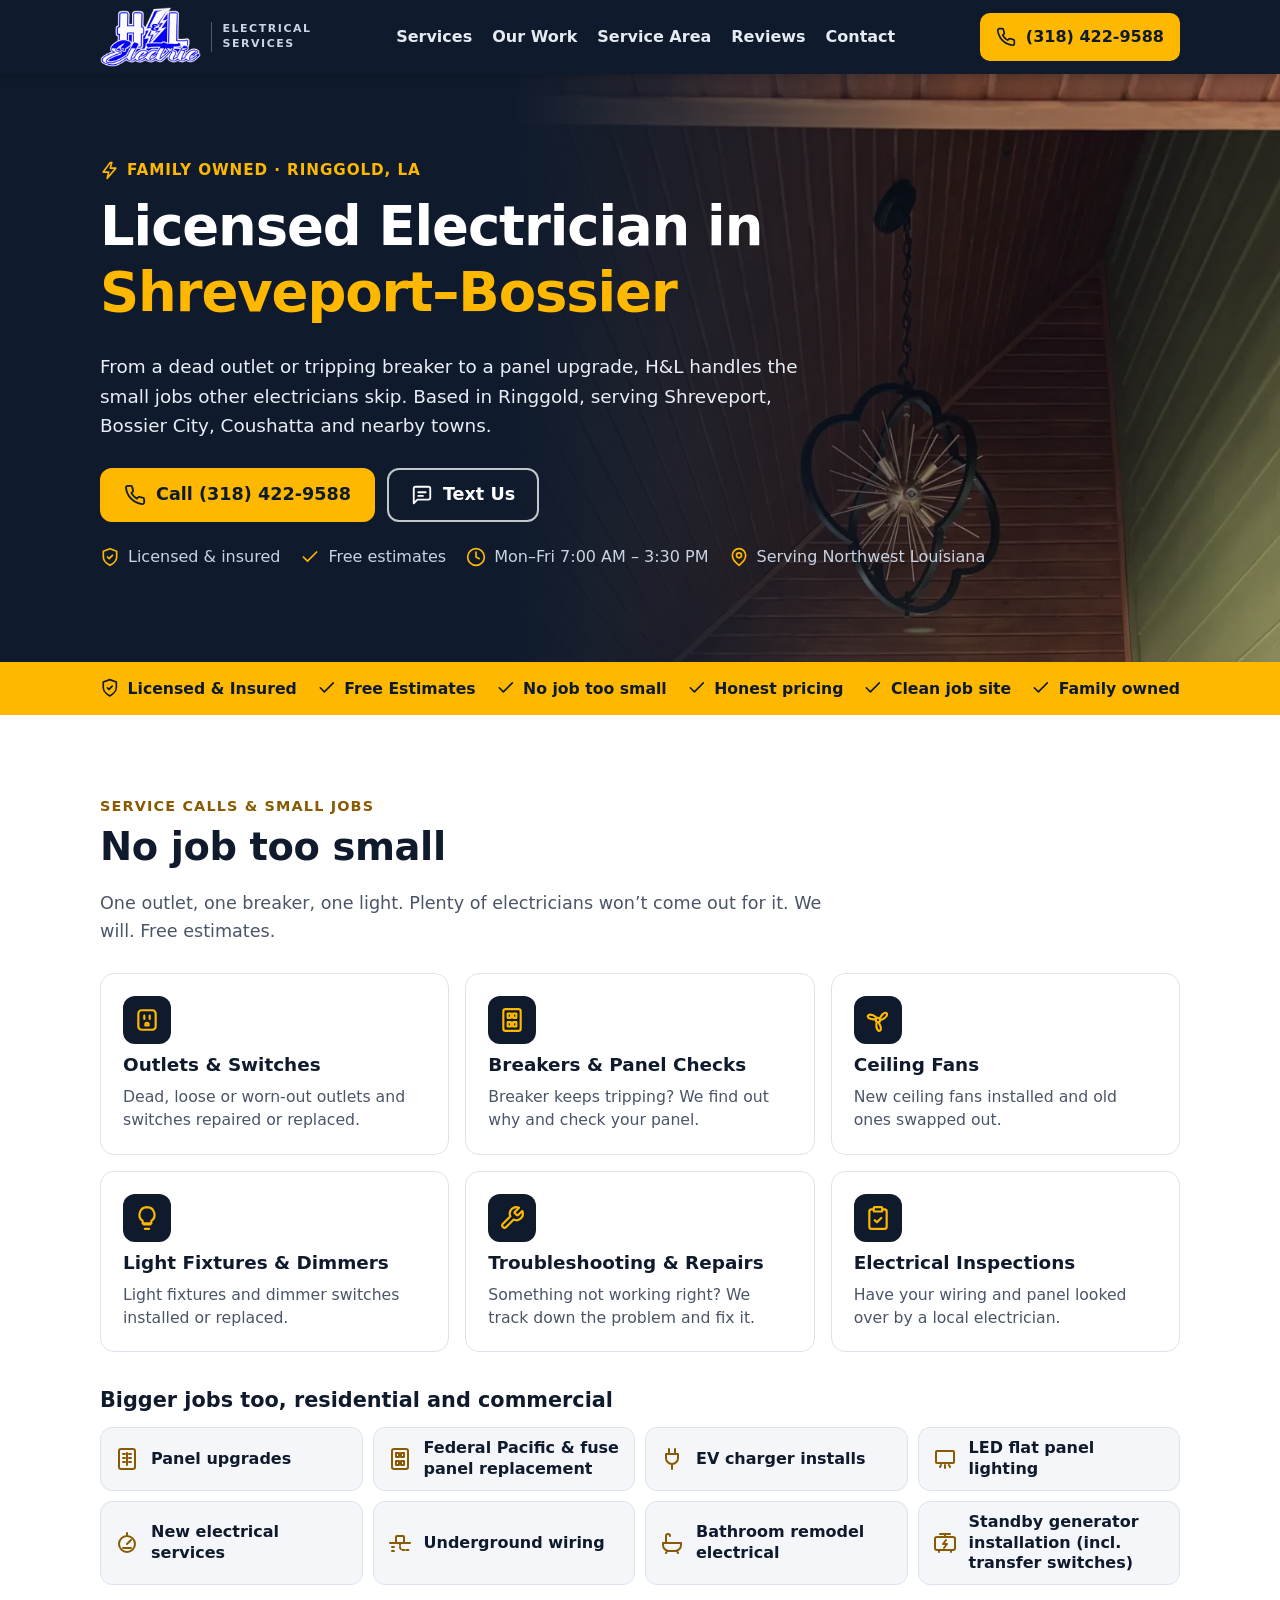
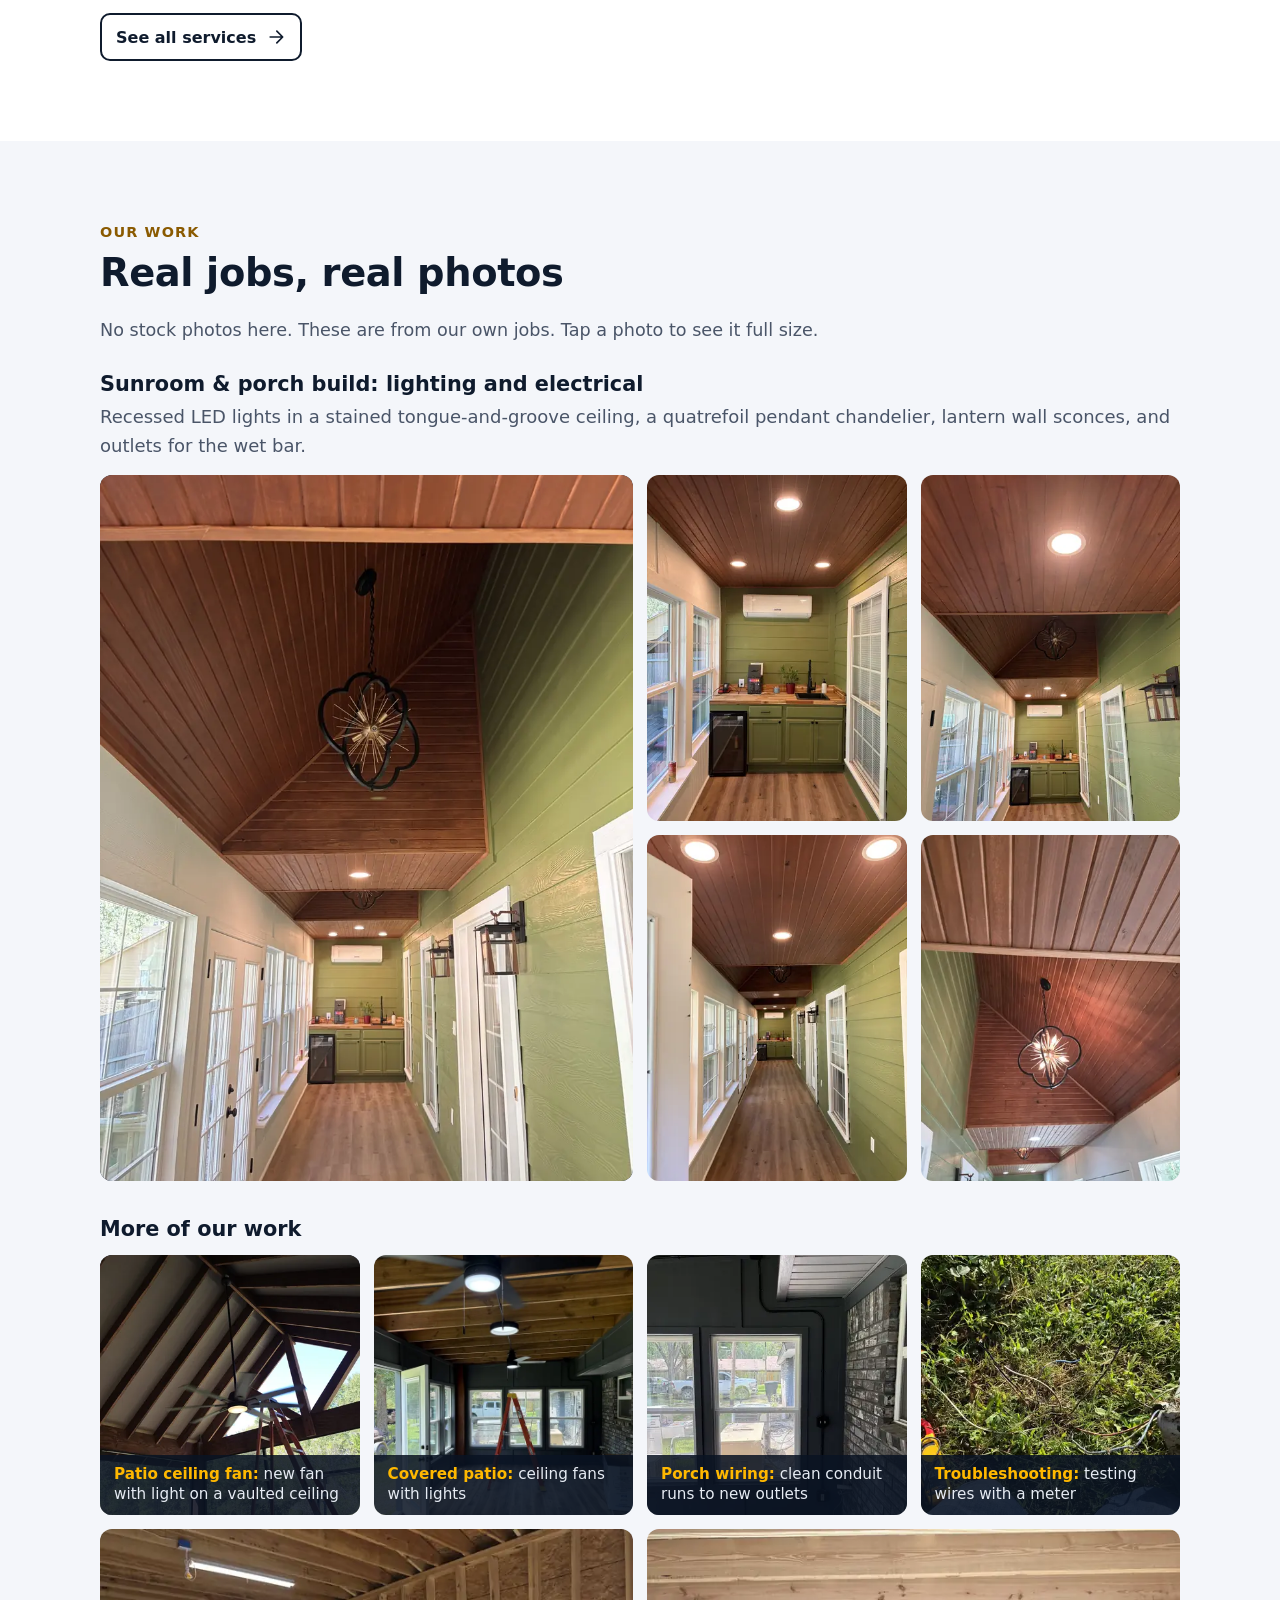
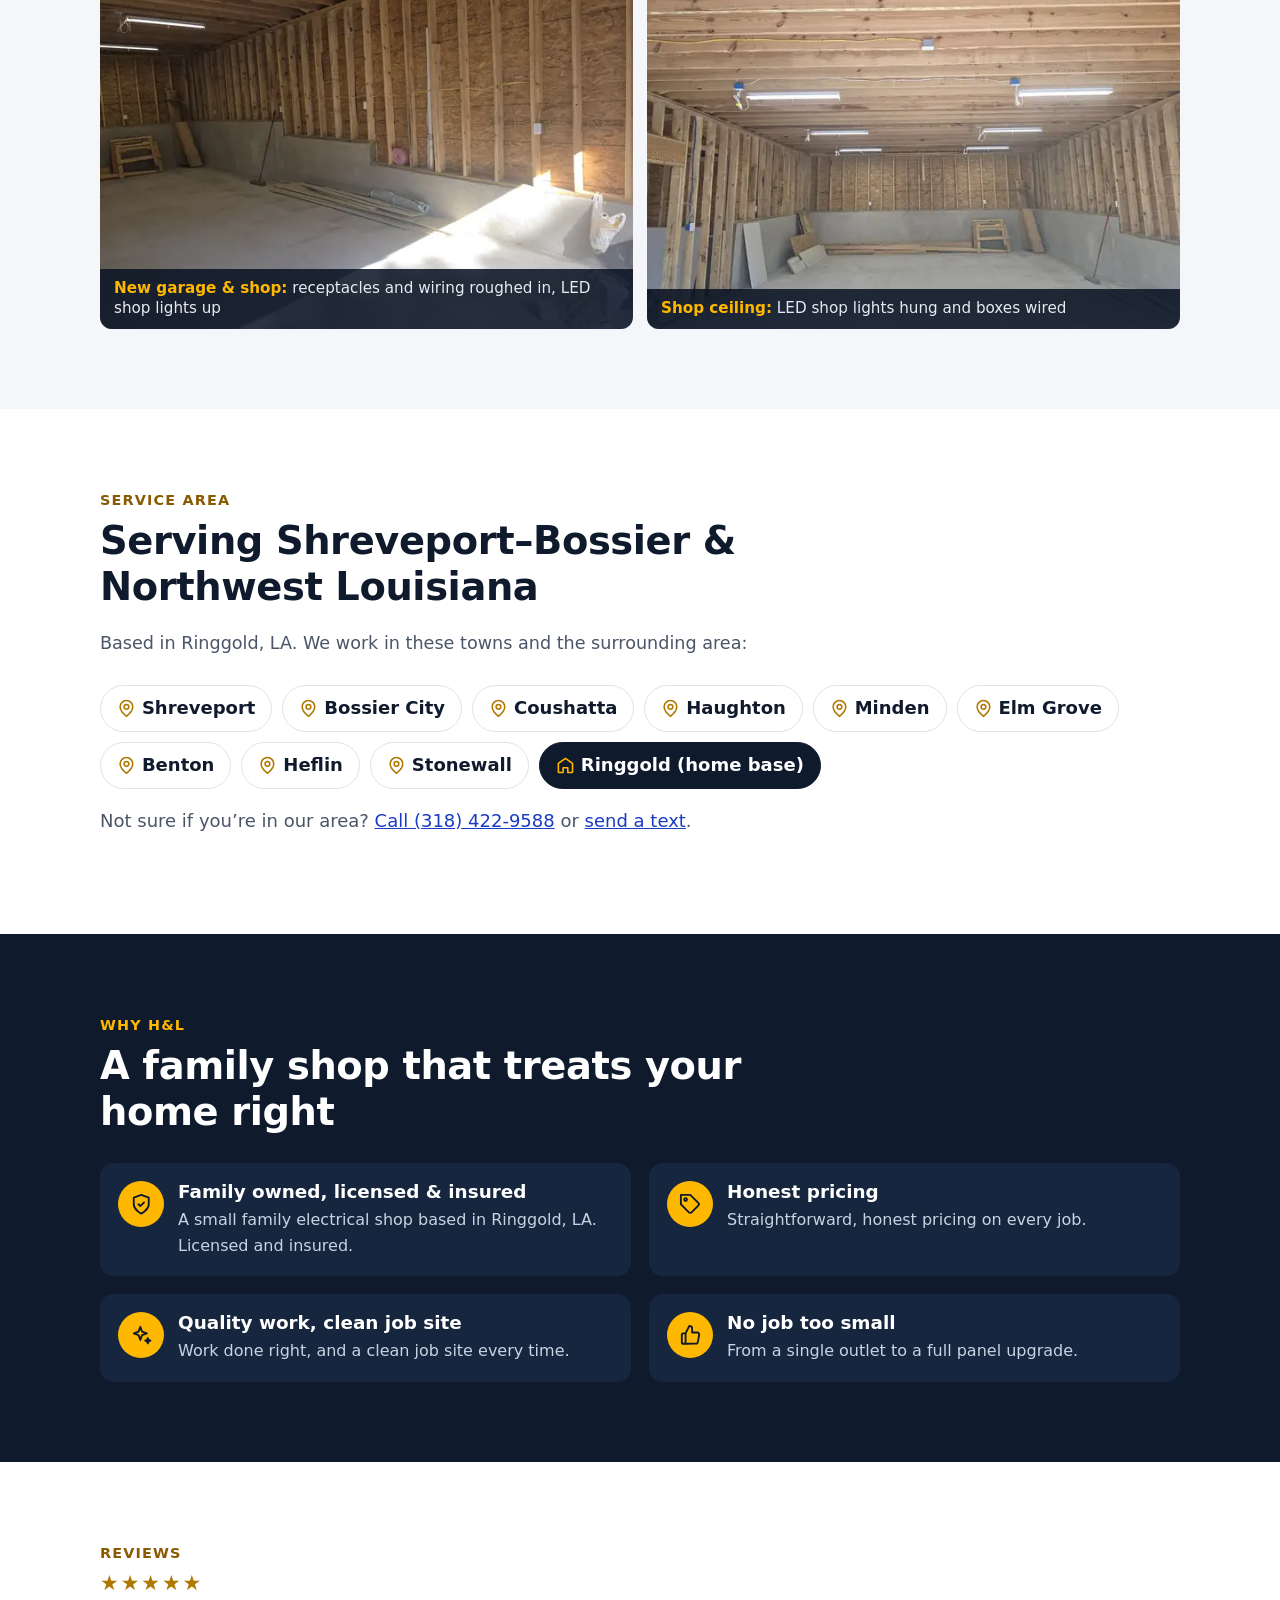
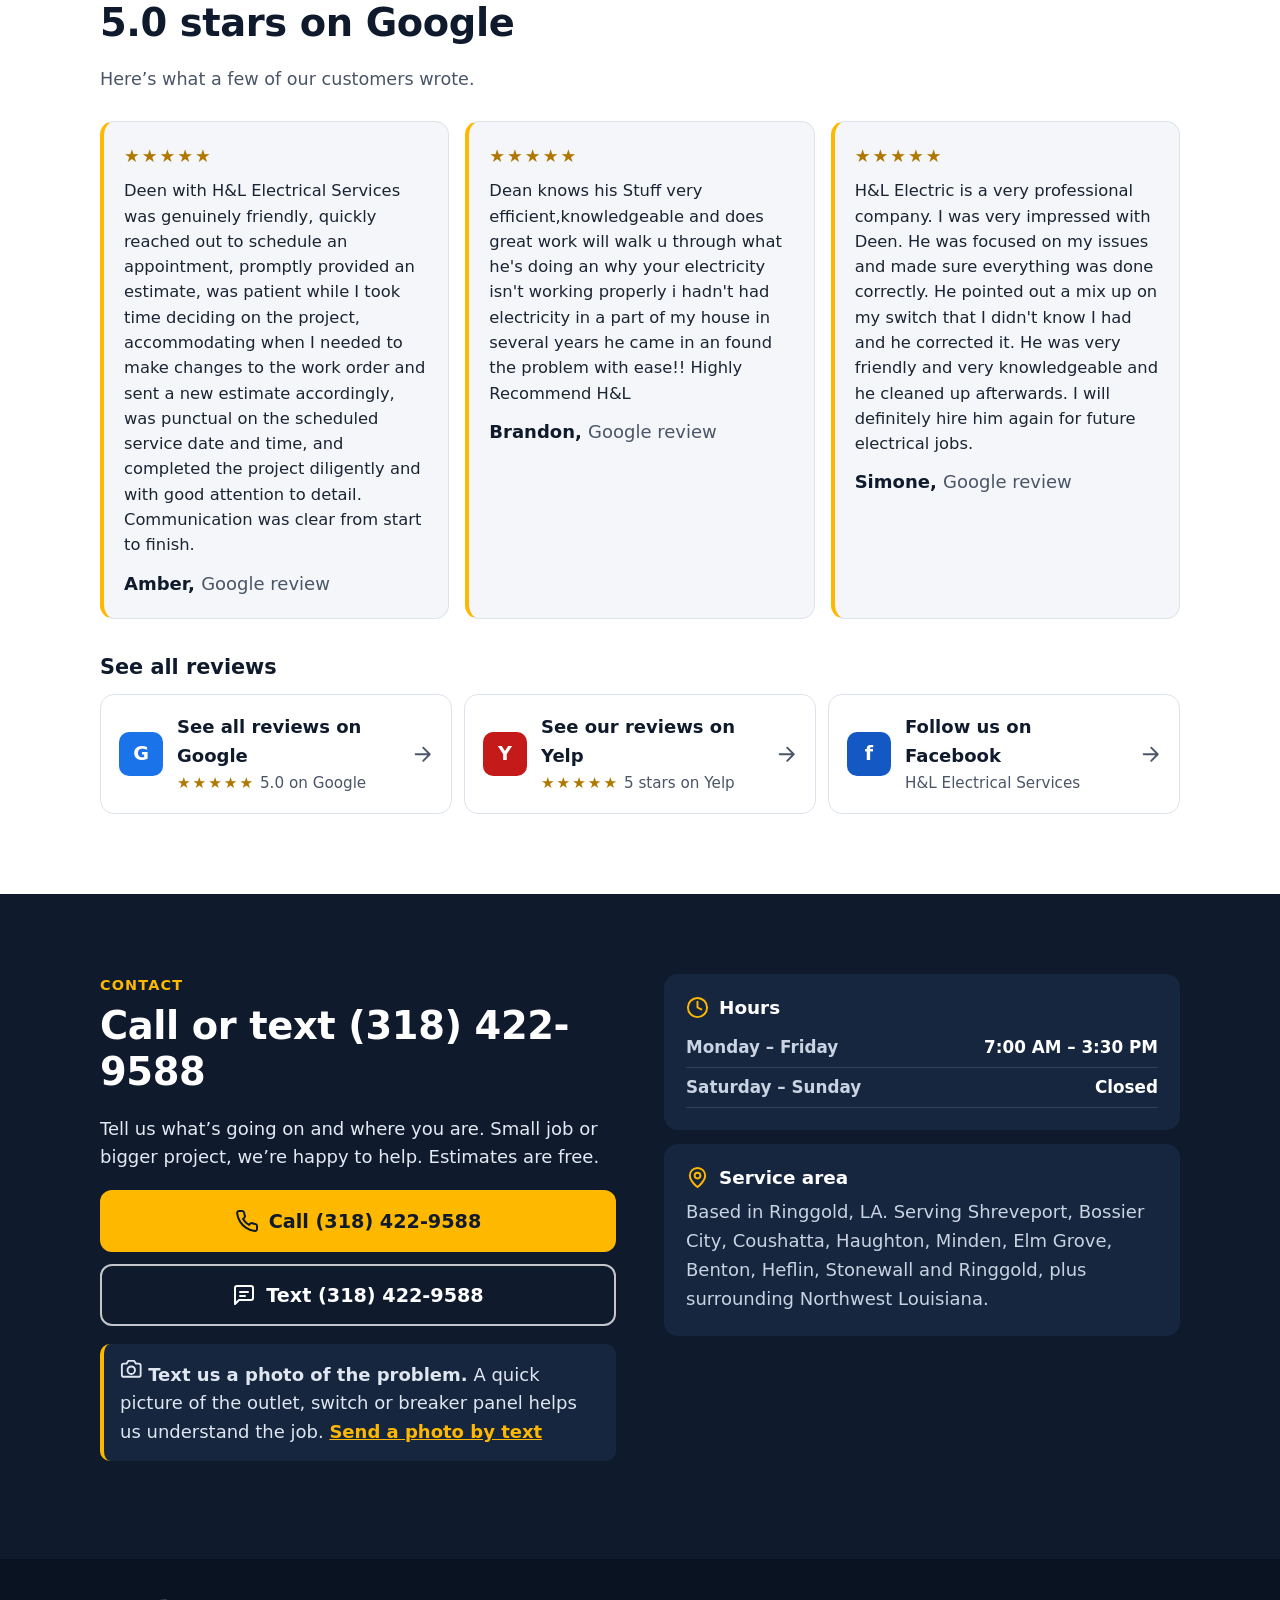
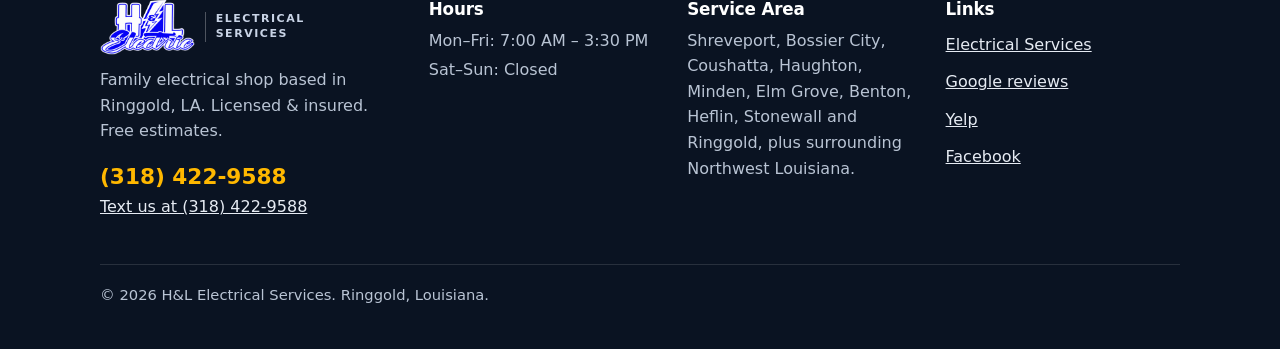
==== commit 9bba74f5: "Add new patio ceiling fan photo to Our Work gallery" ====
--- a/index.html
+++ b/index.html
@@ -281,22 +281,29 @@
     <h3 class="sub-head">More of our work</h3>
     <ul class="gallery gallery-more">
       <li class="tile sq"><figure>
+        <a href="./img/patio-fan-vaulted-ceiling-1200.jpg"><picture>
+          <source type="image/webp" srcset="./img/patio-fan-vaulted-ceiling-400.webp 400w, ./img/patio-fan-vaulted-ceiling-800.webp 800w, ./img/patio-fan-vaulted-ceiling-1200.webp 1200w" sizes="(min-width: 1120px) 280px, (min-width: 800px) 25vw, 50vw">
+          <img src="./img/patio-fan-vaulted-ceiling-1200.jpg" width="1200" height="1600" alt="New ceiling fan with light on a vaulted outdoor patio ceiling" loading="lazy" decoding="async">
+        </picture></a>
+        <figcaption><b>Patio ceiling fan:</b> new fan with light on a vaulted ceiling</figcaption>
+      </figure></li>
+      <li class="tile sq"><figure>
         <a href="./img/covered-patio-ceiling-fans-1536.jpg"><picture>
-          <source type="image/webp" srcset="./img/covered-patio-ceiling-fans-600.webp 600w, ./img/covered-patio-ceiling-fans-1000.webp 1000w, ./img/covered-patio-ceiling-fans-1536.webp 1536w" sizes="(min-width: 1120px) 370px, (min-width: 800px) 33vw, 50vw">
+          <source type="image/webp" srcset="./img/covered-patio-ceiling-fans-600.webp 600w, ./img/covered-patio-ceiling-fans-1000.webp 1000w, ./img/covered-patio-ceiling-fans-1536.webp 1536w" sizes="(min-width: 1120px) 280px, (min-width: 800px) 25vw, 50vw">
           <img src="./img/covered-patio-ceiling-fans-1536.jpg" width="1536" height="1536" alt="Finished covered patio with dark painted walls and wood ceiling, two ceiling fans with LED lights and a hanging LED fixture, and an orange ladder in the middle of the new wood-look floor" loading="lazy" decoding="async">
         </picture></a>
         <figcaption><b>Covered patio:</b> ceiling fans with lights</figcaption>
       </figure></li>
       <li class="tile sq"><figure>
         <a href="./img/porch-wall-conduit-outlets-1200.jpg"><picture>
-          <source type="image/webp" srcset="./img/porch-wall-conduit-outlets-400.webp 400w, ./img/porch-wall-conduit-outlets-700.webp 700w" sizes="(min-width: 1120px) 370px, (min-width: 800px) 33vw, 50vw">
+          <source type="image/webp" srcset="./img/porch-wall-conduit-outlets-400.webp 400w, ./img/porch-wall-conduit-outlets-700.webp 700w" sizes="(min-width: 1120px) 280px, (min-width: 800px) 25vw, 50vw">
           <img src="./img/porch-wall-conduit-outlets-1200.jpg" width="1200" height="1200" alt="Black conduit run neatly along a dark painted porch wall, around the windows, to new outlet boxes beside the brick" loading="lazy" decoding="async">
         </picture></a>
         <figcaption><b>Porch wiring:</b> clean conduit runs to new outlets</figcaption>
       </figure></li>
       <li class="tile sq"><figure>
         <a href="./img/testing-wires-multimeter-1000.jpg"><picture>
-          <source type="image/webp" srcset="./img/testing-wires-multimeter-400.webp 400w, ./img/testing-wires-multimeter-700.webp 700w" sizes="(min-width: 1120px) 370px, (min-width: 800px) 33vw, 50vw">
+          <source type="image/webp" srcset="./img/testing-wires-multimeter-400.webp 400w, ./img/testing-wires-multimeter-700.webp 700w" sizes="(min-width: 1120px) 280px, (min-width: 800px) 25vw, 50vw">
           <img src="./img/testing-wires-multimeter-1000.jpg" width="1000" height="1000" alt="Troubleshooting in the yard: a clamp multimeter next to underground wires being tested in the grass" loading="lazy" decoding="async">
         </picture></a>
         <figcaption><b>Troubleshooting:</b> testing wires with a meter</figcaption>
--- a/styles.css
+++ b/styles.css
@@ -141,7 +141,7 @@
 .gallery-sun .tile img{aspect-ratio:3/4}
 .gallery-sun .tile.lead{grid-column:span 2}
 .gallery-more .tile.sq img{aspect-ratio:1/1}
-.gallery-more .tile.sq:first-child{grid-column:span 2}
+.gallery-more img[src*="patio-fan-vaulted-ceiling"]{object-position:50% 100%}
 .gallery-more .tile.wide{grid-column:span 2}
 .gallery-more .tile.wide img{aspect-ratio:4/3}
 .tile figcaption{padding:8px 10px;color:#e6ebf3;font-size:.9rem;line-height:1.3}
@@ -152,9 +152,9 @@
   .gallery-sun .tile.lead{grid-column:span 2;grid-row:span 2}
   .gallery-sun .tile.lead picture{position:absolute;inset:0}
   .gallery-sun .tile.lead img{aspect-ratio:auto}
-  .gallery-more{grid-template-columns:repeat(6,1fr)}
-  .gallery-more .tile.sq,.gallery-more .tile.sq:first-child{grid-column:span 2}
-  .gallery-more .tile.wide{grid-column:span 3}
+  .gallery-more{grid-template-columns:repeat(12,1fr)}
+  .gallery-more .tile.sq{grid-column:span 3}
+  .gallery-more .tile.wide{grid-column:span 6}
   .tile figure{display:block}
   .tile figcaption{position:absolute;left:0;right:0;bottom:0;background:rgba(10,19,34,.86);font-size:.95rem;padding:10px 14px}
 }
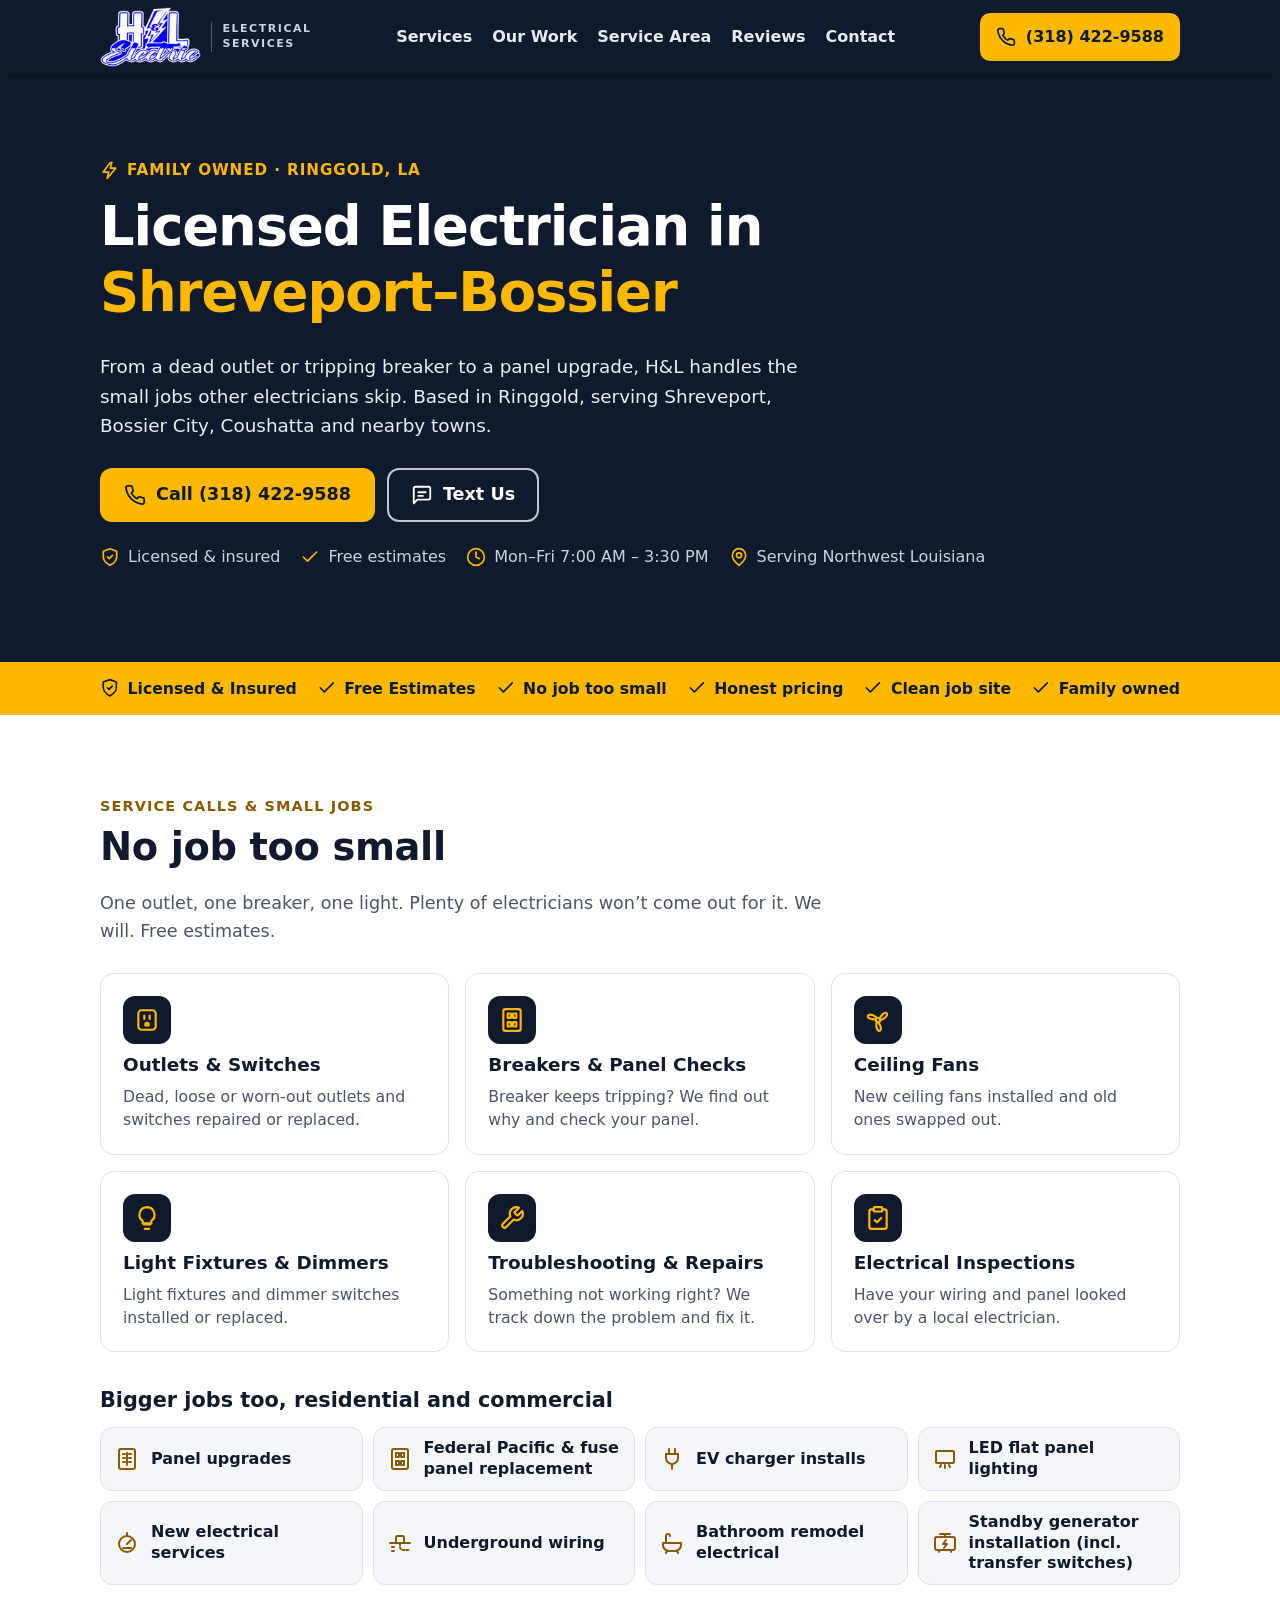
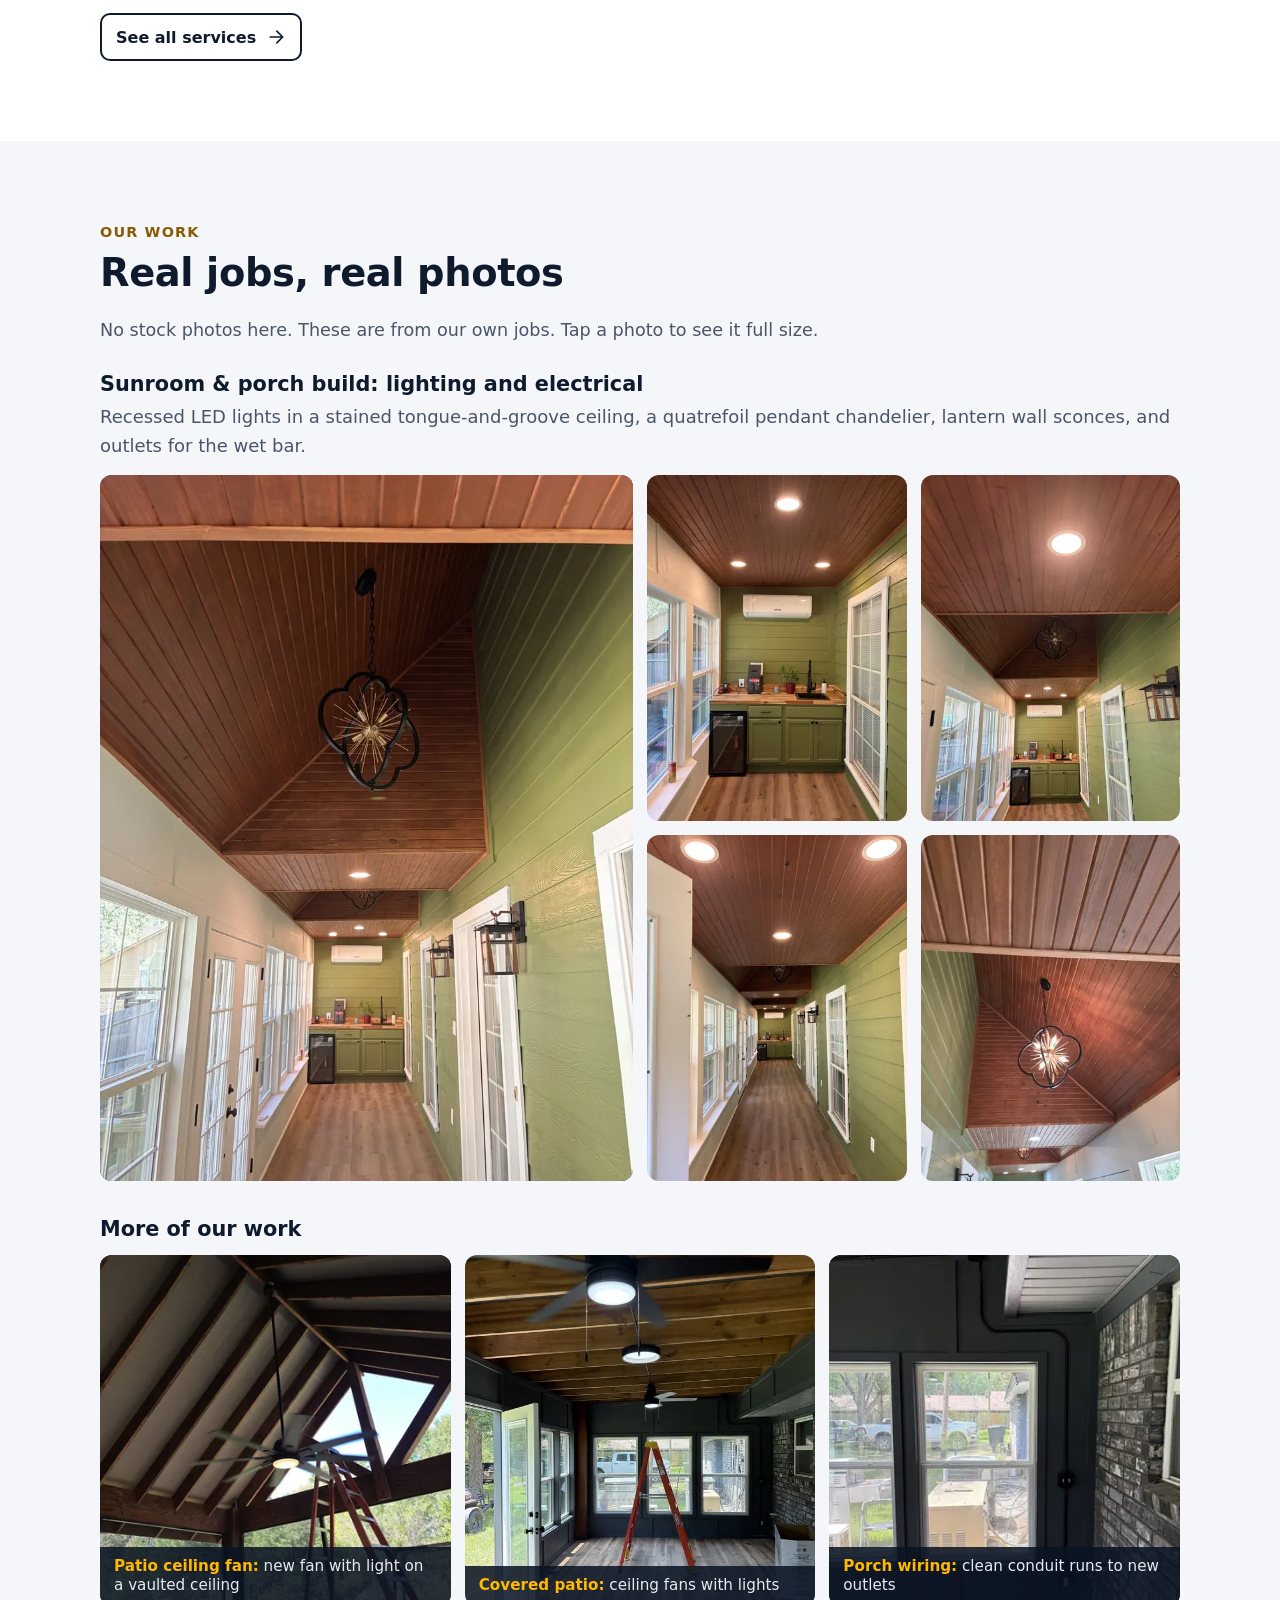
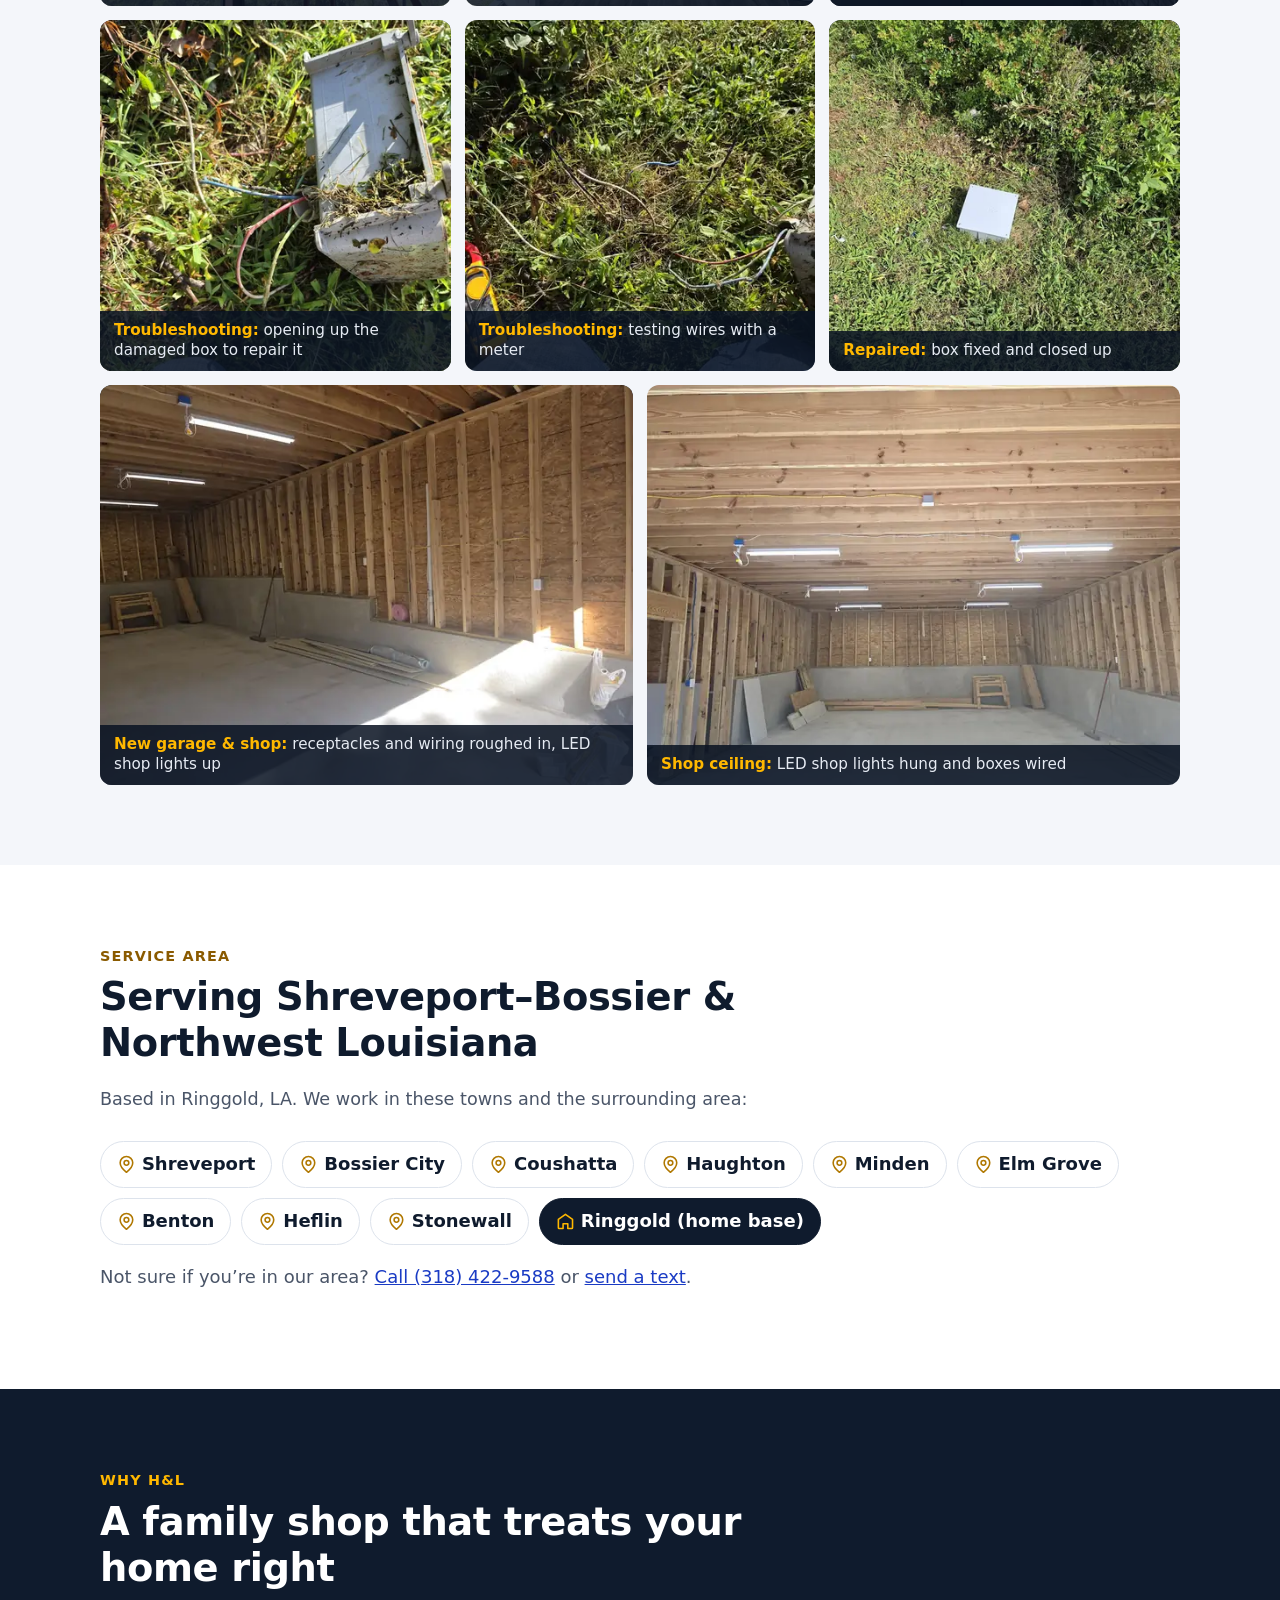
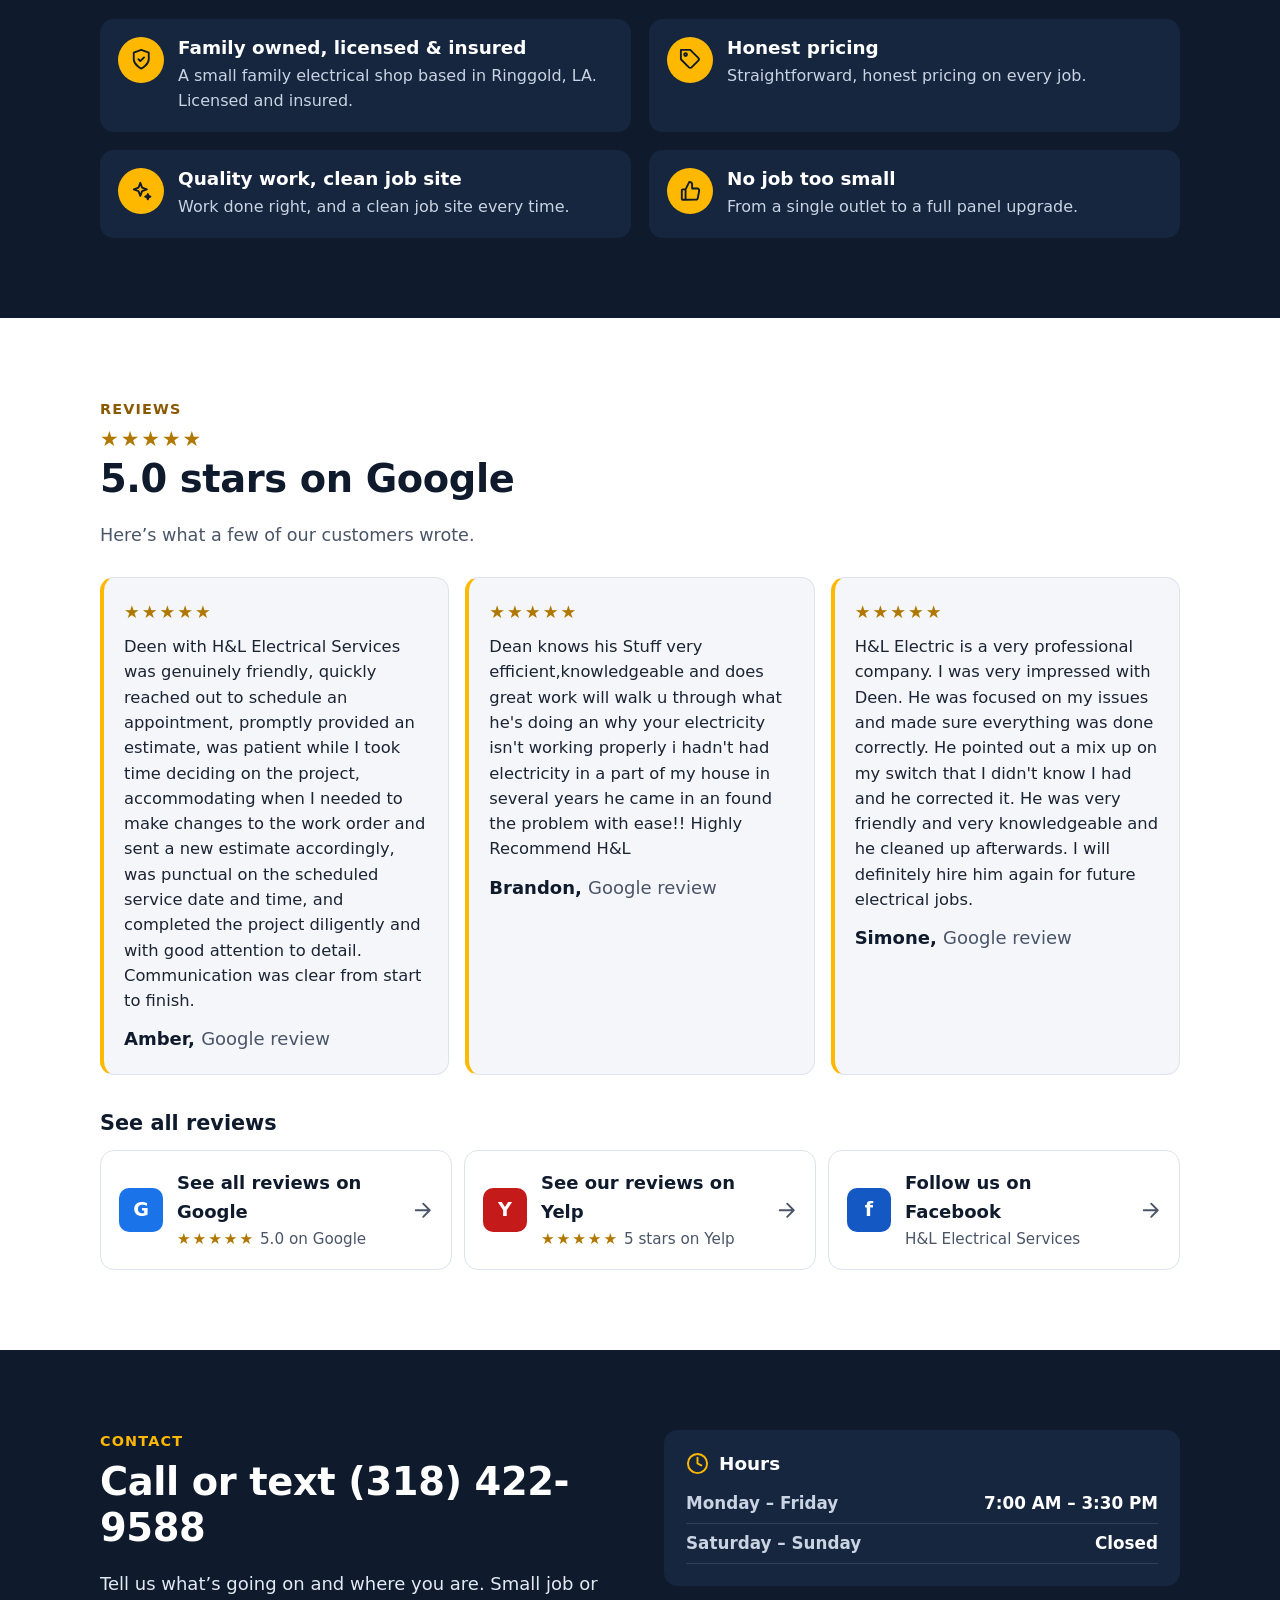
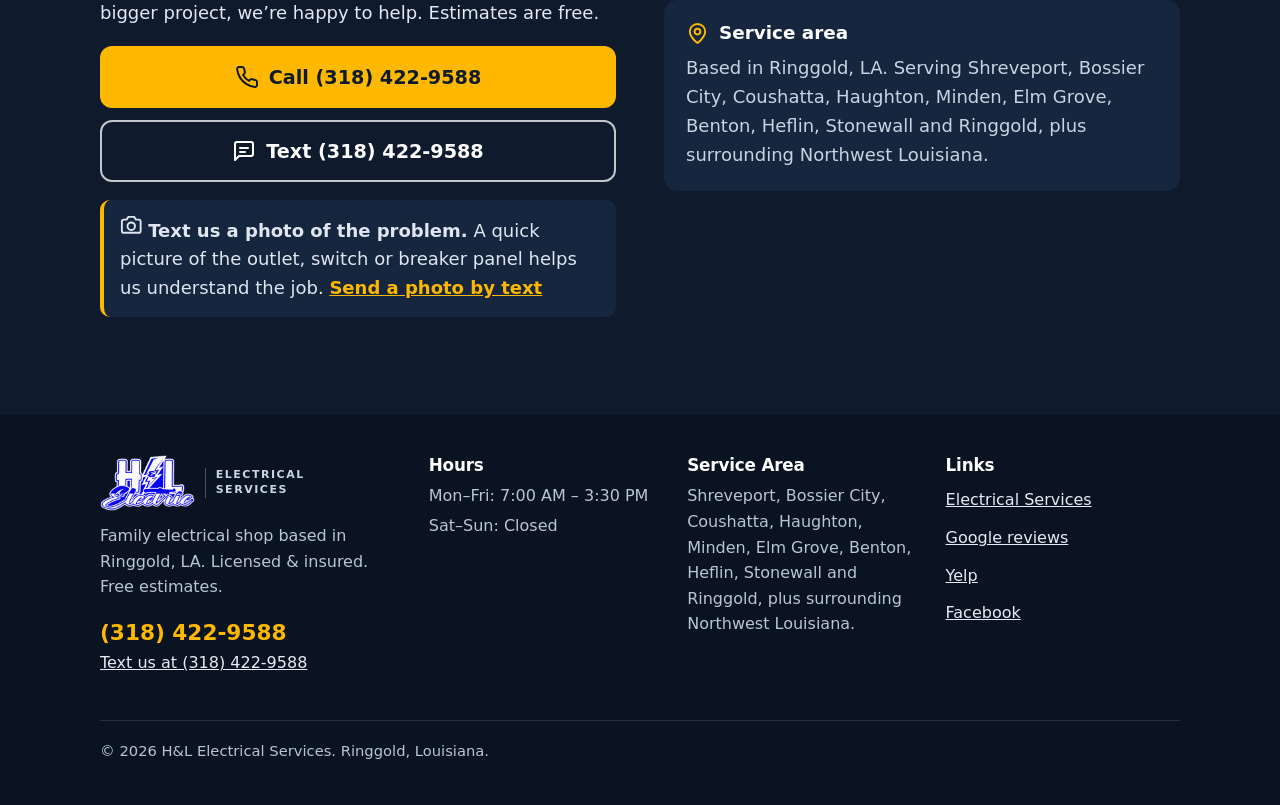
==== commit 54cf8059: "Add yard box repair before/after photos beside troubleshooting photo" ====
--- a/index.html
+++ b/index.html
@@ -282,31 +282,45 @@
     <ul class="gallery gallery-more">
       <li class="tile sq"><figure>
         <a href="./img/patio-fan-vaulted-ceiling-1200.jpg"><picture>
-          <source type="image/webp" srcset="./img/patio-fan-vaulted-ceiling-400.webp 400w, ./img/patio-fan-vaulted-ceiling-800.webp 800w, ./img/patio-fan-vaulted-ceiling-1200.webp 1200w" sizes="(min-width: 1120px) 280px, (min-width: 800px) 25vw, 50vw">
+          <source type="image/webp" srcset="./img/patio-fan-vaulted-ceiling-400.webp 400w, ./img/patio-fan-vaulted-ceiling-800.webp 800w, ./img/patio-fan-vaulted-ceiling-1200.webp 1200w" sizes="(min-width: 1120px) 370px, (min-width: 800px) 33vw, 50vw">
           <img src="./img/patio-fan-vaulted-ceiling-1200.jpg" width="1200" height="1600" alt="New ceiling fan with light on a vaulted outdoor patio ceiling" loading="lazy" decoding="async">
         </picture></a>
         <figcaption><b>Patio ceiling fan:</b> new fan with light on a vaulted ceiling</figcaption>
       </figure></li>
       <li class="tile sq"><figure>
         <a href="./img/covered-patio-ceiling-fans-1536.jpg"><picture>
-          <source type="image/webp" srcset="./img/covered-patio-ceiling-fans-600.webp 600w, ./img/covered-patio-ceiling-fans-1000.webp 1000w, ./img/covered-patio-ceiling-fans-1536.webp 1536w" sizes="(min-width: 1120px) 280px, (min-width: 800px) 25vw, 50vw">
+          <source type="image/webp" srcset="./img/covered-patio-ceiling-fans-600.webp 600w, ./img/covered-patio-ceiling-fans-1000.webp 1000w, ./img/covered-patio-ceiling-fans-1536.webp 1536w" sizes="(min-width: 1120px) 370px, (min-width: 800px) 33vw, 50vw">
           <img src="./img/covered-patio-ceiling-fans-1536.jpg" width="1536" height="1536" alt="Finished covered patio with dark painted walls and wood ceiling, two ceiling fans with LED lights and a hanging LED fixture, and an orange ladder in the middle of the new wood-look floor" loading="lazy" decoding="async">
         </picture></a>
         <figcaption><b>Covered patio:</b> ceiling fans with lights</figcaption>
       </figure></li>
       <li class="tile sq"><figure>
         <a href="./img/porch-wall-conduit-outlets-1200.jpg"><picture>
-          <source type="image/webp" srcset="./img/porch-wall-conduit-outlets-400.webp 400w, ./img/porch-wall-conduit-outlets-700.webp 700w" sizes="(min-width: 1120px) 280px, (min-width: 800px) 25vw, 50vw">
+          <source type="image/webp" srcset="./img/porch-wall-conduit-outlets-400.webp 400w, ./img/porch-wall-conduit-outlets-700.webp 700w" sizes="(min-width: 1120px) 370px, (min-width: 800px) 33vw, 50vw">
           <img src="./img/porch-wall-conduit-outlets-1200.jpg" width="1200" height="1200" alt="Black conduit run neatly along a dark painted porch wall, around the windows, to new outlet boxes beside the brick" loading="lazy" decoding="async">
         </picture></a>
         <figcaption><b>Porch wiring:</b> clean conduit runs to new outlets</figcaption>
       </figure></li>
       <li class="tile sq"><figure>
+        <a href="./img/yard-junction-box-opened-1000.jpg"><picture>
+          <source type="image/webp" srcset="./img/yard-junction-box-opened-400.webp 400w, ./img/yard-junction-box-opened-700.webp 700w" sizes="(min-width: 1120px) 370px, (min-width: 800px) 33vw, 50vw">
+          <img src="./img/yard-junction-box-opened-1000.jpg" width="1000" height="1000" alt="A damaged gray electrical box in the yard, opened up with its red, blue and white wires exposed during the repair" loading="lazy" decoding="async">
+        </picture></a>
+        <figcaption><b>Troubleshooting:</b> opening up the damaged box to repair it</figcaption>
+      </figure></li>
+      <li class="tile sq"><figure>
         <a href="./img/testing-wires-multimeter-1000.jpg"><picture>
-          <source type="image/webp" srcset="./img/testing-wires-multimeter-400.webp 400w, ./img/testing-wires-multimeter-700.webp 700w" sizes="(min-width: 1120px) 280px, (min-width: 800px) 25vw, 50vw">
+          <source type="image/webp" srcset="./img/testing-wires-multimeter-400.webp 400w, ./img/testing-wires-multimeter-700.webp 700w" sizes="(min-width: 1120px) 370px, (min-width: 800px) 33vw, 50vw">
           <img src="./img/testing-wires-multimeter-1000.jpg" width="1000" height="1000" alt="Troubleshooting in the yard: a clamp multimeter next to underground wires being tested in the grass" loading="lazy" decoding="async">
         </picture></a>
         <figcaption><b>Troubleshooting:</b> testing wires with a meter</figcaption>
+      </figure></li>
+      <li class="tile sq"><figure>
+        <a href="./img/yard-junction-box-repaired-1000.jpg"><picture>
+          <source type="image/webp" srcset="./img/yard-junction-box-repaired-400.webp 400w, ./img/yard-junction-box-repaired-700.webp 700w" sizes="(min-width: 1120px) 370px, (min-width: 800px) 33vw, 50vw">
+          <img src="./img/yard-junction-box-repaired-1000.jpg" width="1000" height="1000" alt="The same yard electrical box after the repair: fixed, closed up and sitting clean in the grass" loading="lazy" decoding="async">
+        </picture></a>
+        <figcaption><b>Repaired:</b> box fixed and closed up</figcaption>
       </figure></li>
       <li class="tile wide"><figure>
         <a href="./img/garage-shop-wiring-1600.jpg"><picture>
--- a/styles.css
+++ b/styles.css
@@ -153,7 +153,7 @@
   .gallery-sun .tile.lead picture{position:absolute;inset:0}
   .gallery-sun .tile.lead img{aspect-ratio:auto}
   .gallery-more{grid-template-columns:repeat(12,1fr)}
-  .gallery-more .tile.sq{grid-column:span 3}
+  .gallery-more .tile.sq{grid-column:span 4}
   .gallery-more .tile.wide{grid-column:span 6}
   .tile figure{display:block}
   .tile figcaption{position:absolute;left:0;right:0;bottom:0;background:rgba(10,19,34,.86);font-size:.95rem;padding:10px 14px}
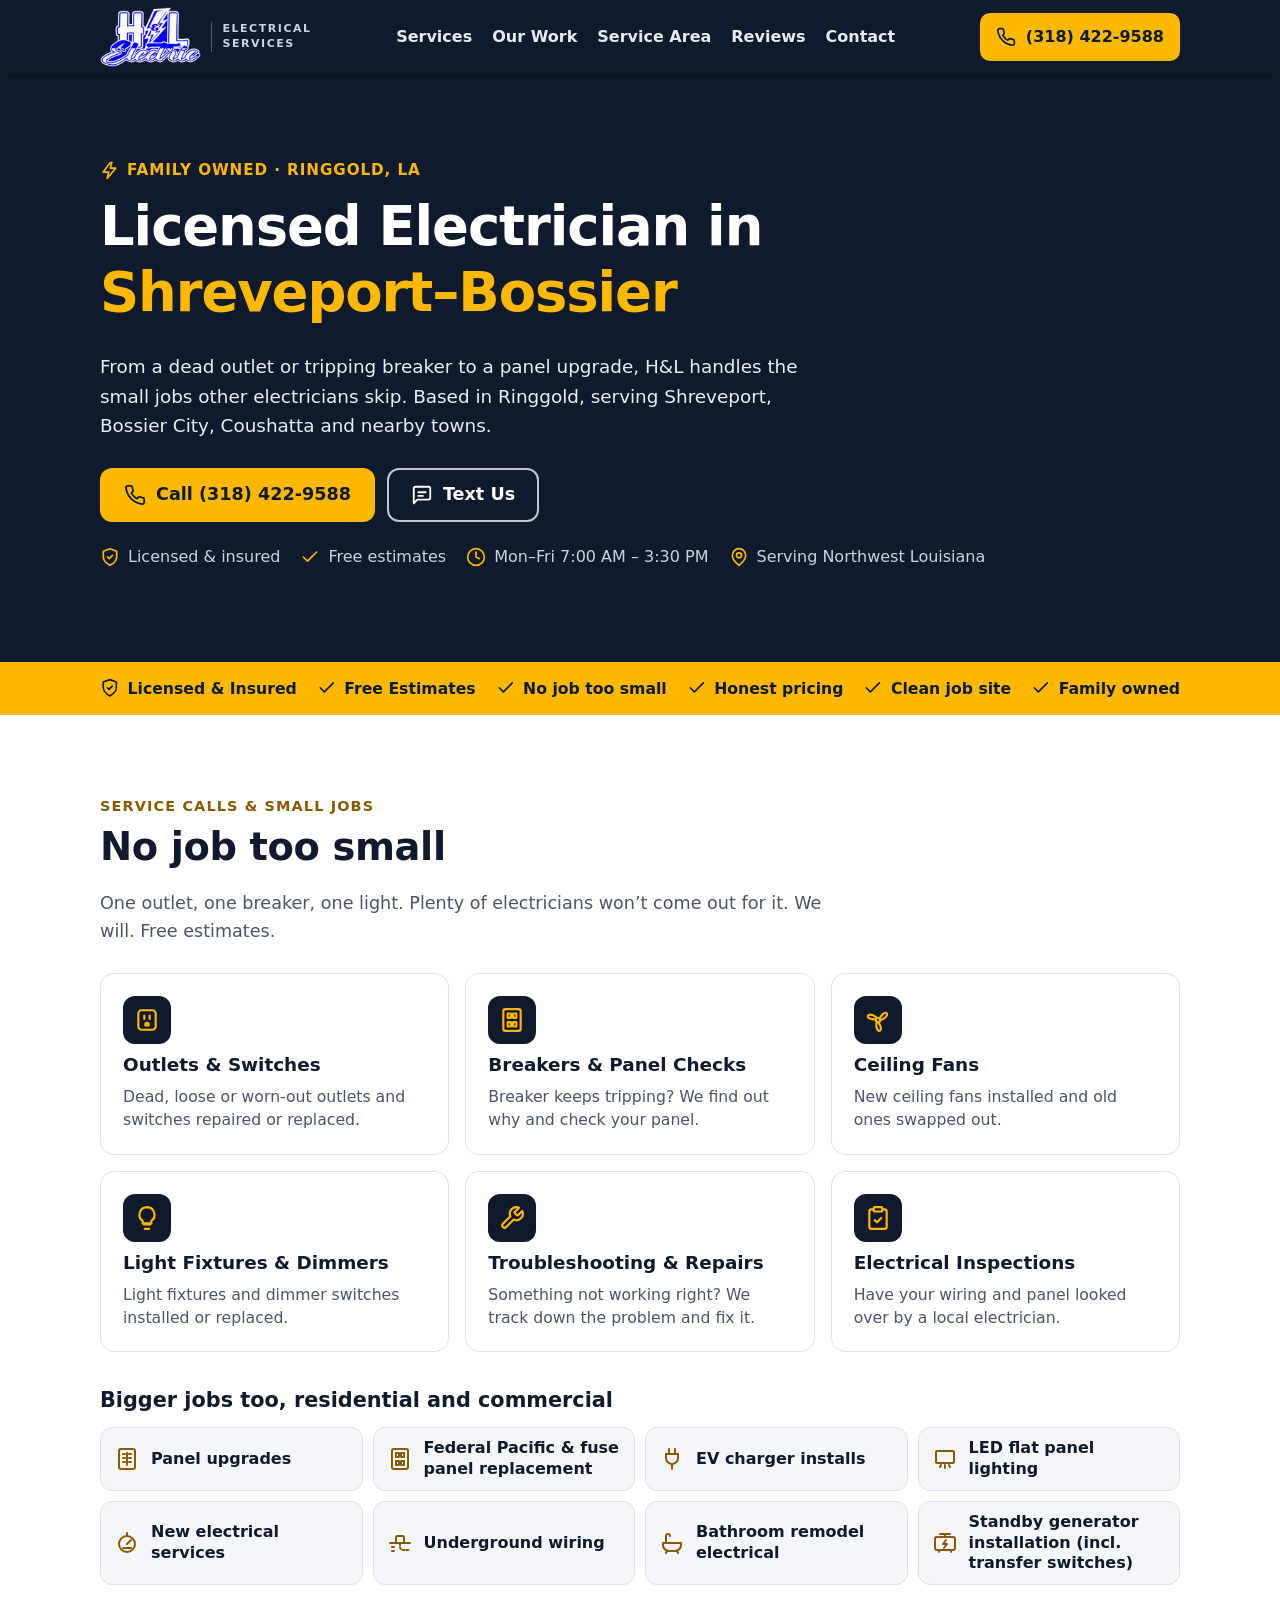
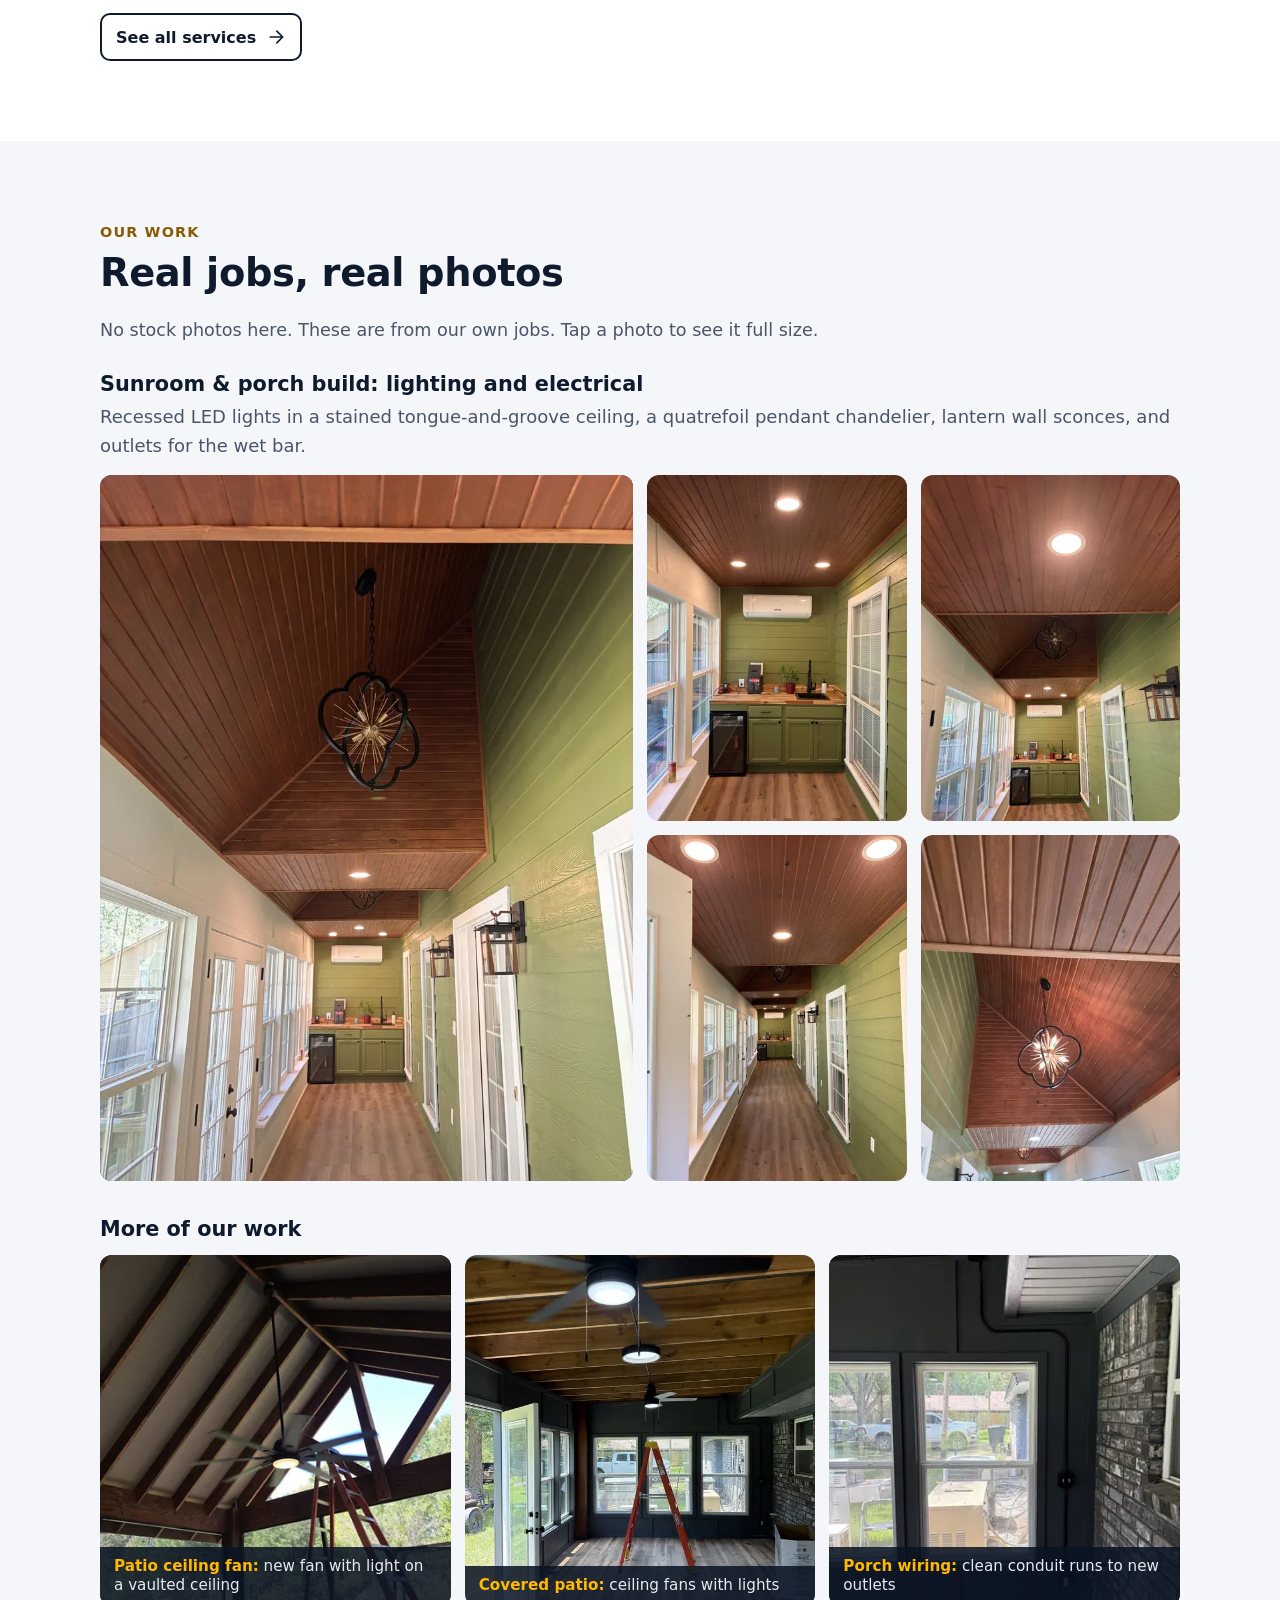
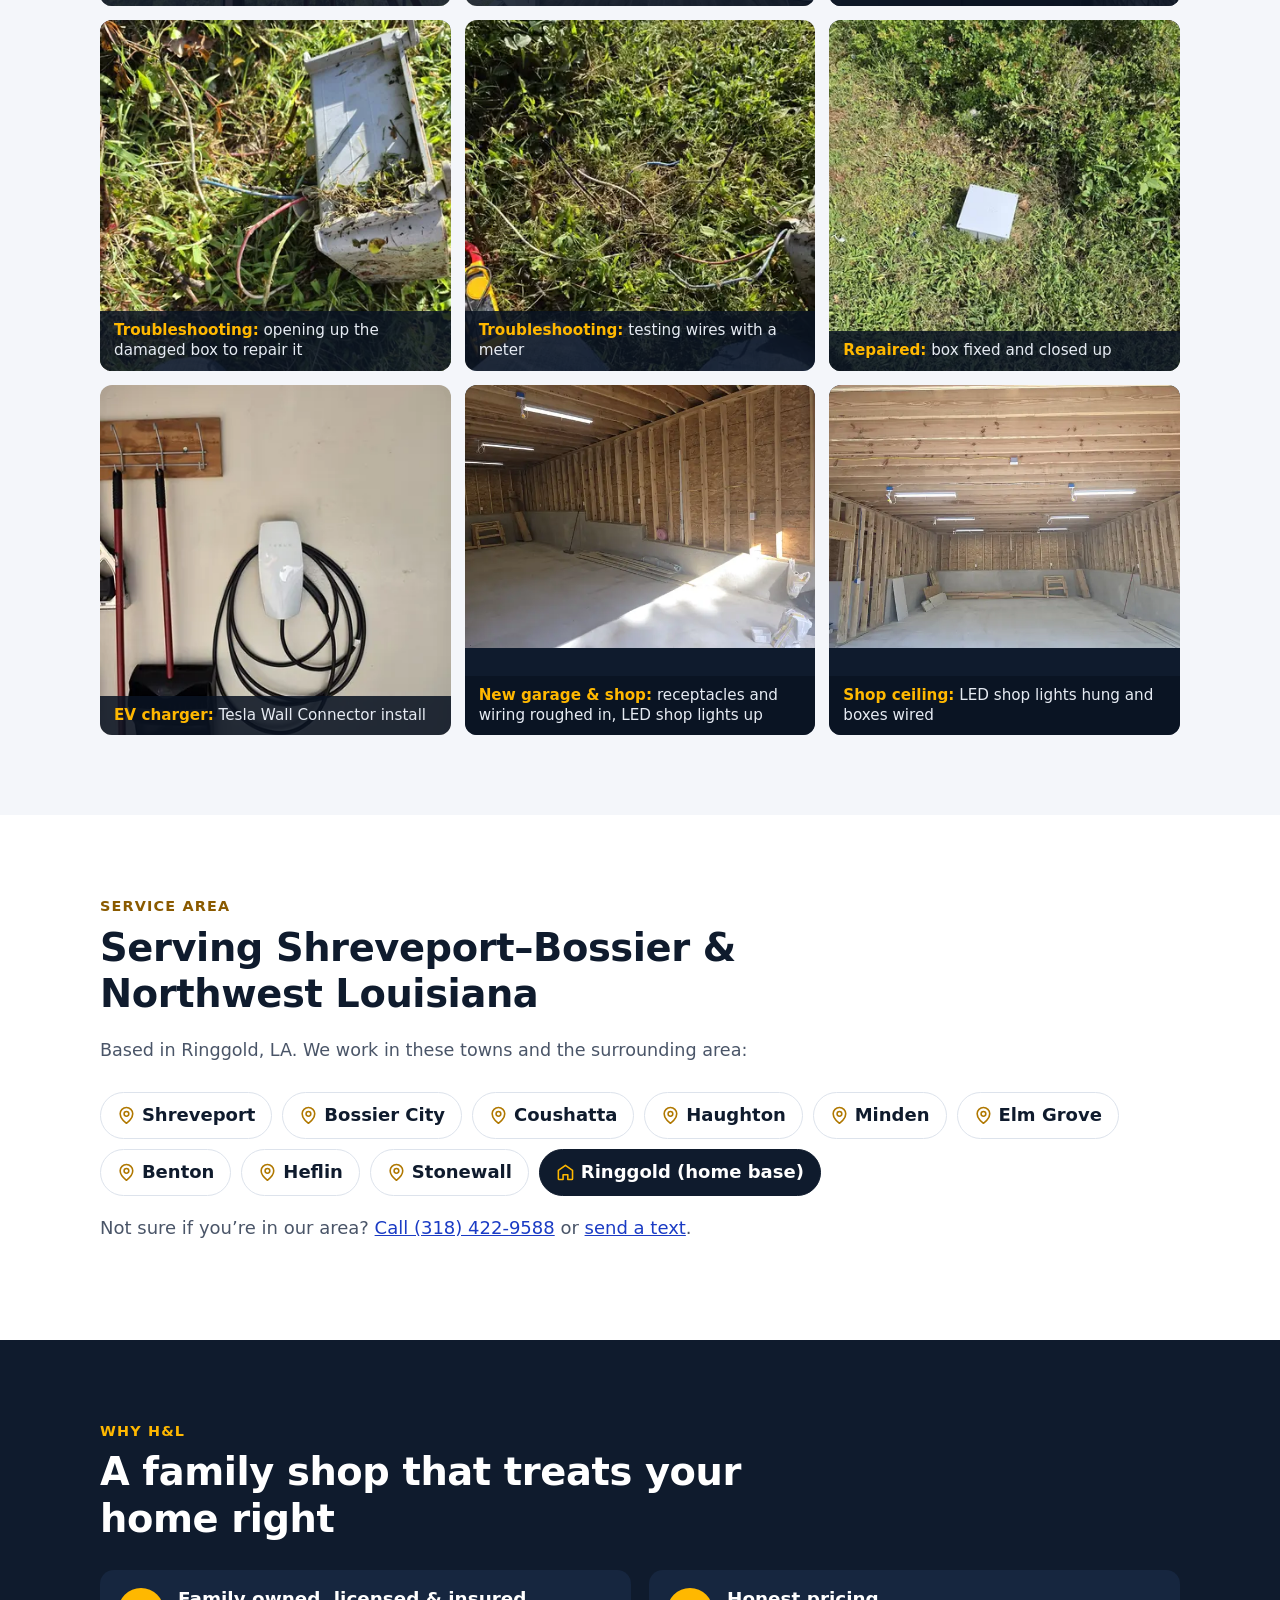
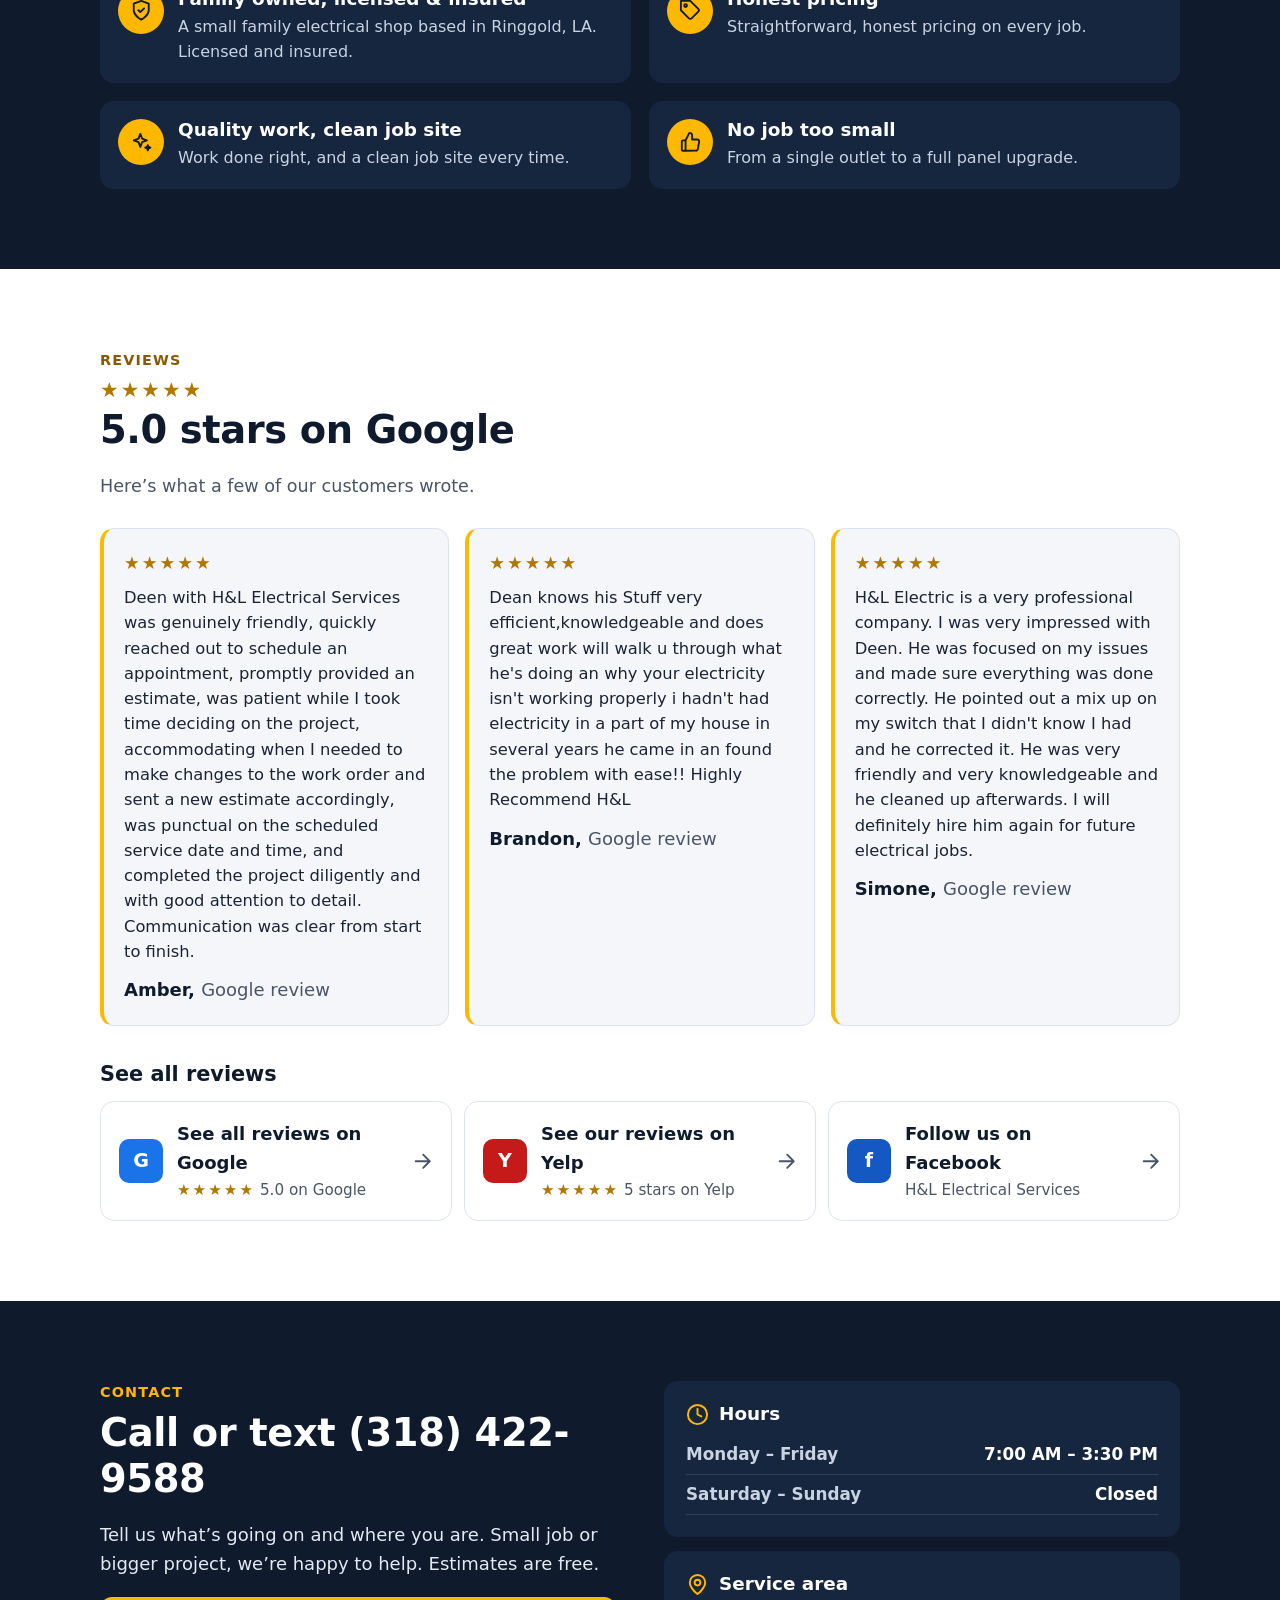
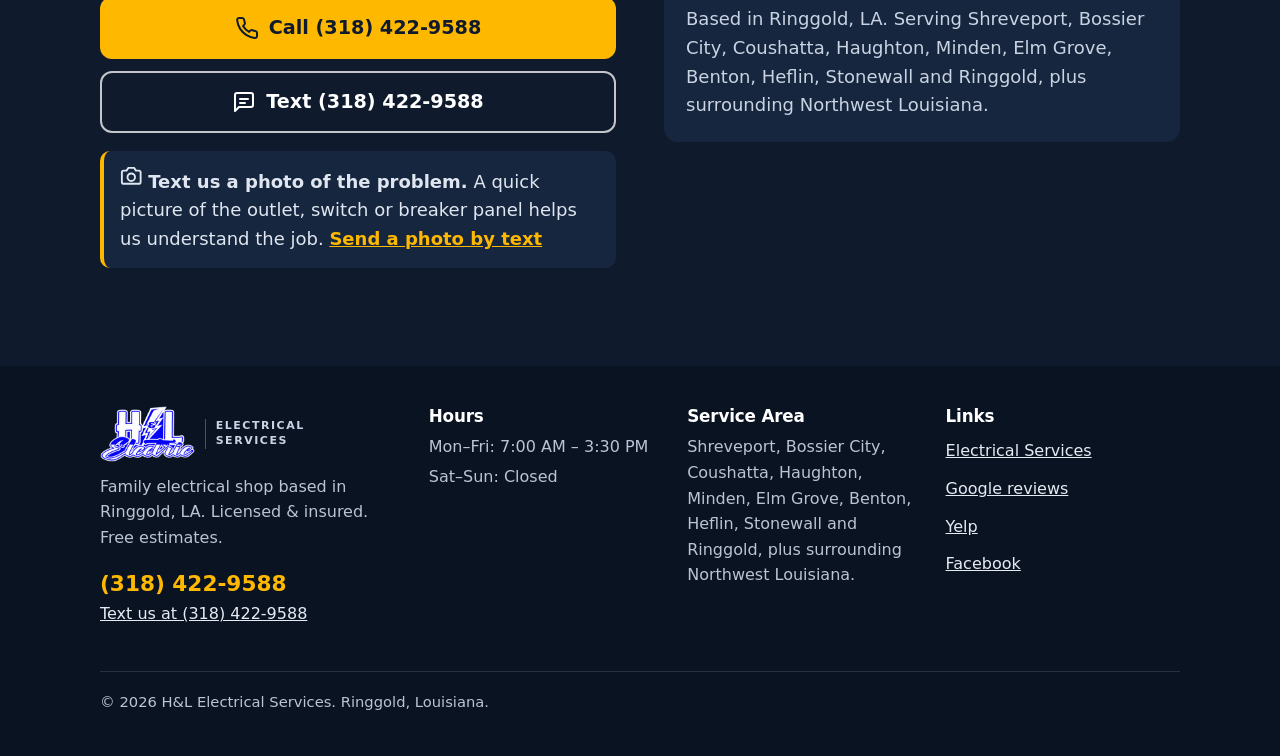
==== commit 89e9b672: "Add Tesla Wall Connector photo to Our Work gallery" ====
--- a/index.html
+++ b/index.html
@@ -322,6 +322,13 @@
         </picture></a>
         <figcaption><b>Repaired:</b> box fixed and closed up</figcaption>
       </figure></li>
+      <li class="tile sq ev"><figure>
+        <a href="./img/tesla-wall-connector-install-1200.jpg"><picture>
+          <source type="image/webp" srcset="./img/tesla-wall-connector-install-400.webp 400w, ./img/tesla-wall-connector-install-700.webp 700w" sizes="(min-width: 1120px) 370px, (min-width: 800px) 33vw, 100vw">
+          <img src="./img/tesla-wall-connector-install-1200.jpg" width="900" height="1200" alt="White Tesla Wall Connector EV charger mounted on a garage wall with the cable coiled around it" loading="lazy" decoding="async">
+        </picture></a>
+        <figcaption><b>EV charger:</b> Tesla Wall Connector install</figcaption>
+      </figure></li>
       <li class="tile wide"><figure>
         <a href="./img/garage-shop-wiring-1600.jpg"><picture>
           <source type="image/webp" srcset="./img/garage-shop-wiring-600.webp 600w, ./img/garage-shop-wiring-800.webp 800w, ./img/garage-shop-wiring-1200.webp 1200w, ./img/garage-shop-wiring-1600.webp 1600w" sizes="(min-width: 1120px) 560px, (min-width: 800px) 50vw, 100vw">
--- a/styles.css
+++ b/styles.css
@@ -141,6 +141,7 @@
 .gallery-sun .tile img{aspect-ratio:3/4}
 .gallery-sun .tile.lead{grid-column:span 2}
 .gallery-more .tile.sq img{aspect-ratio:1/1}
+.gallery-more .tile.ev{grid-column:span 2}
 .gallery-more img[src*="patio-fan-vaulted-ceiling"]{object-position:50% 100%}
 .gallery-more .tile.wide{grid-column:span 2}
 .gallery-more .tile.wide img{aspect-ratio:4/3}
@@ -154,7 +155,8 @@
   .gallery-sun .tile.lead img{aspect-ratio:auto}
   .gallery-more{grid-template-columns:repeat(12,1fr)}
   .gallery-more .tile.sq{grid-column:span 4}
-  .gallery-more .tile.wide{grid-column:span 6}
+  .gallery-more .tile.ev{grid-column:span 4}
+  .gallery-more .tile.wide{grid-column:span 4}
   .tile figure{display:block}
   .tile figcaption{position:absolute;left:0;right:0;bottom:0;background:rgba(10,19,34,.86);font-size:.95rem;padding:10px 14px}
 }
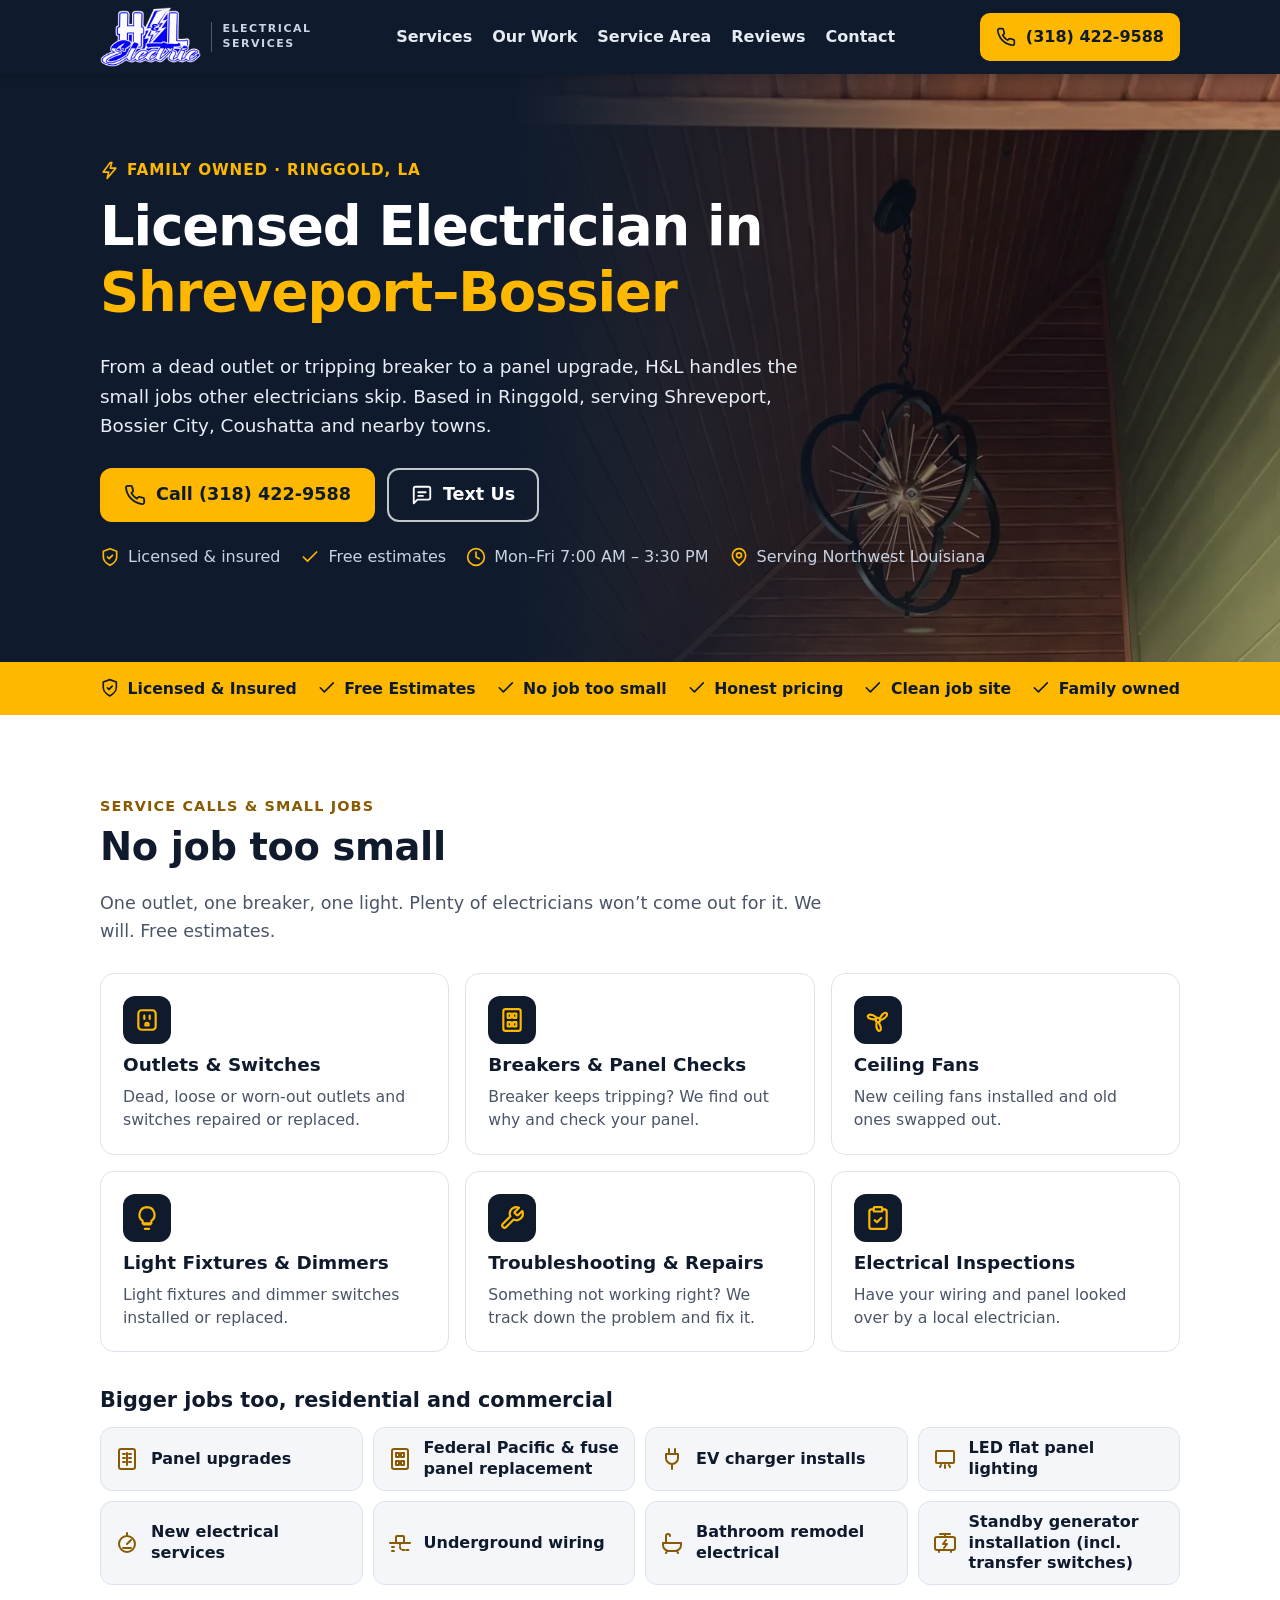
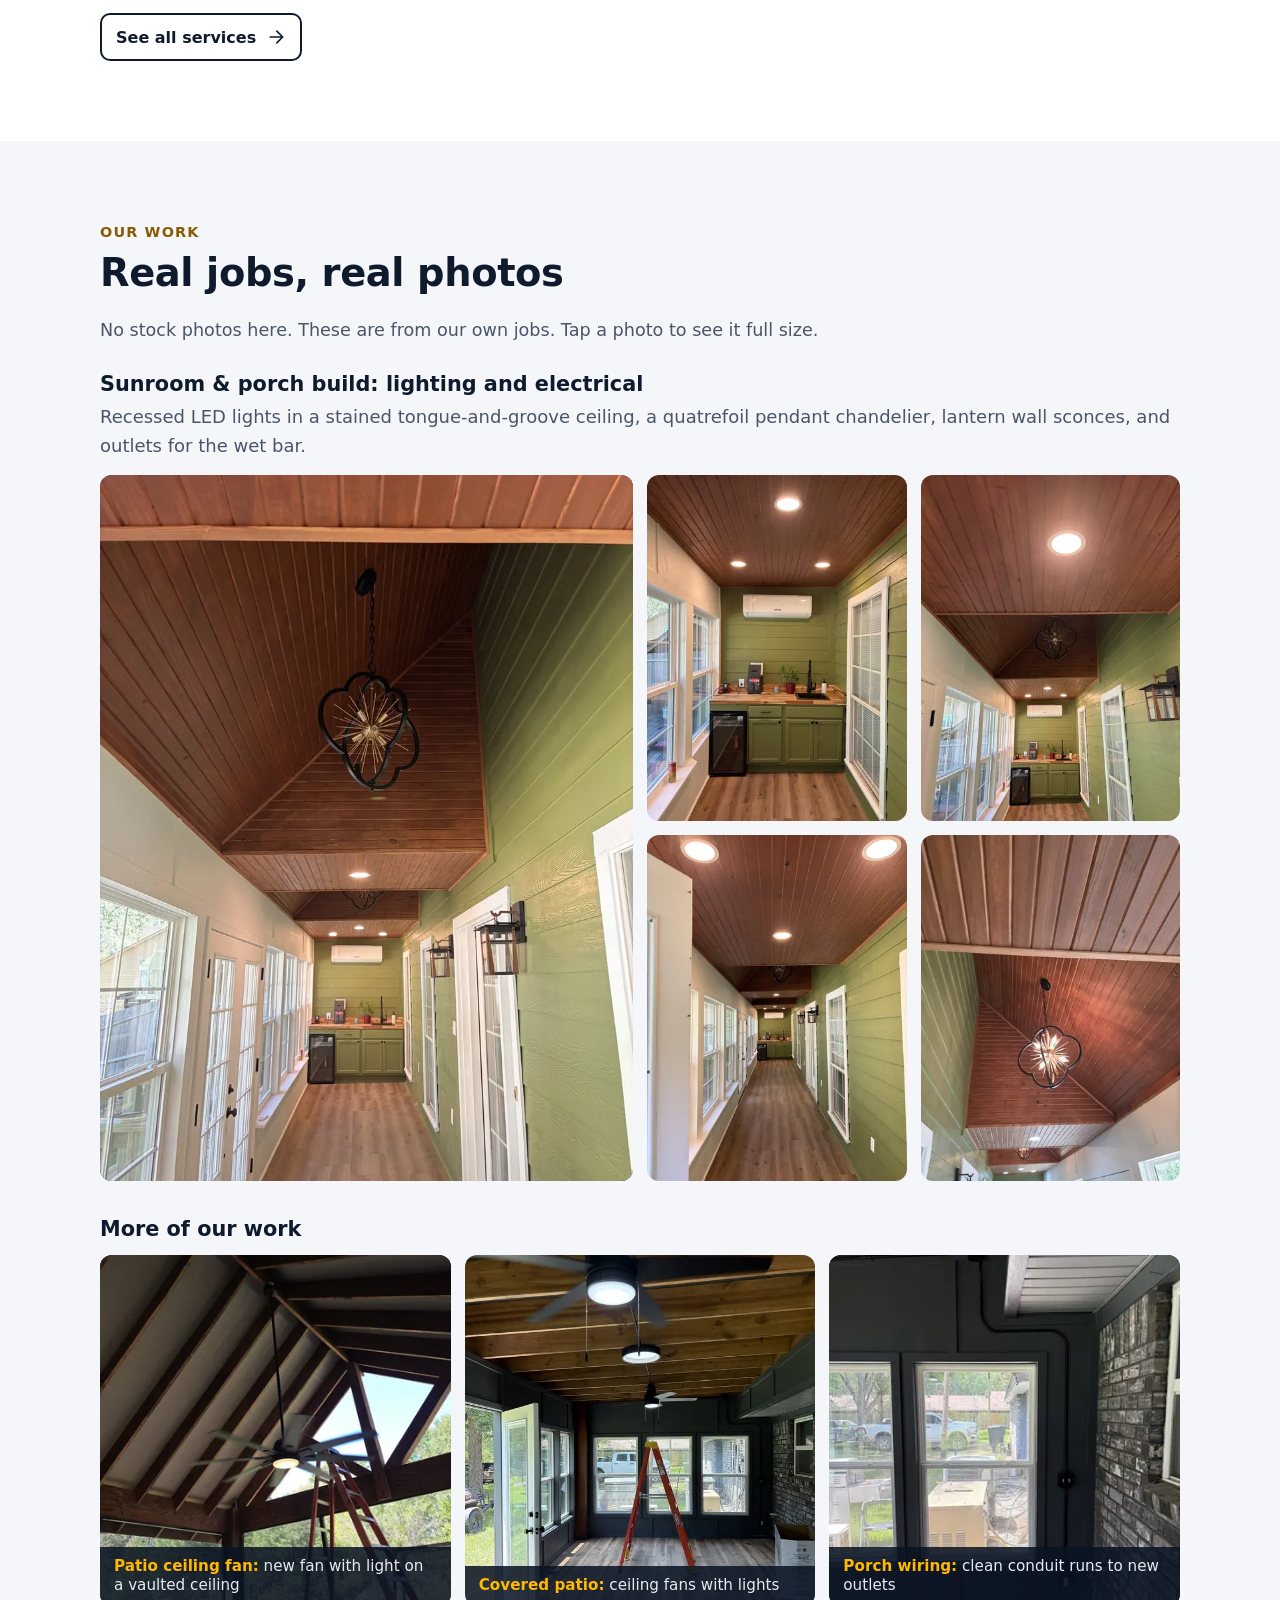
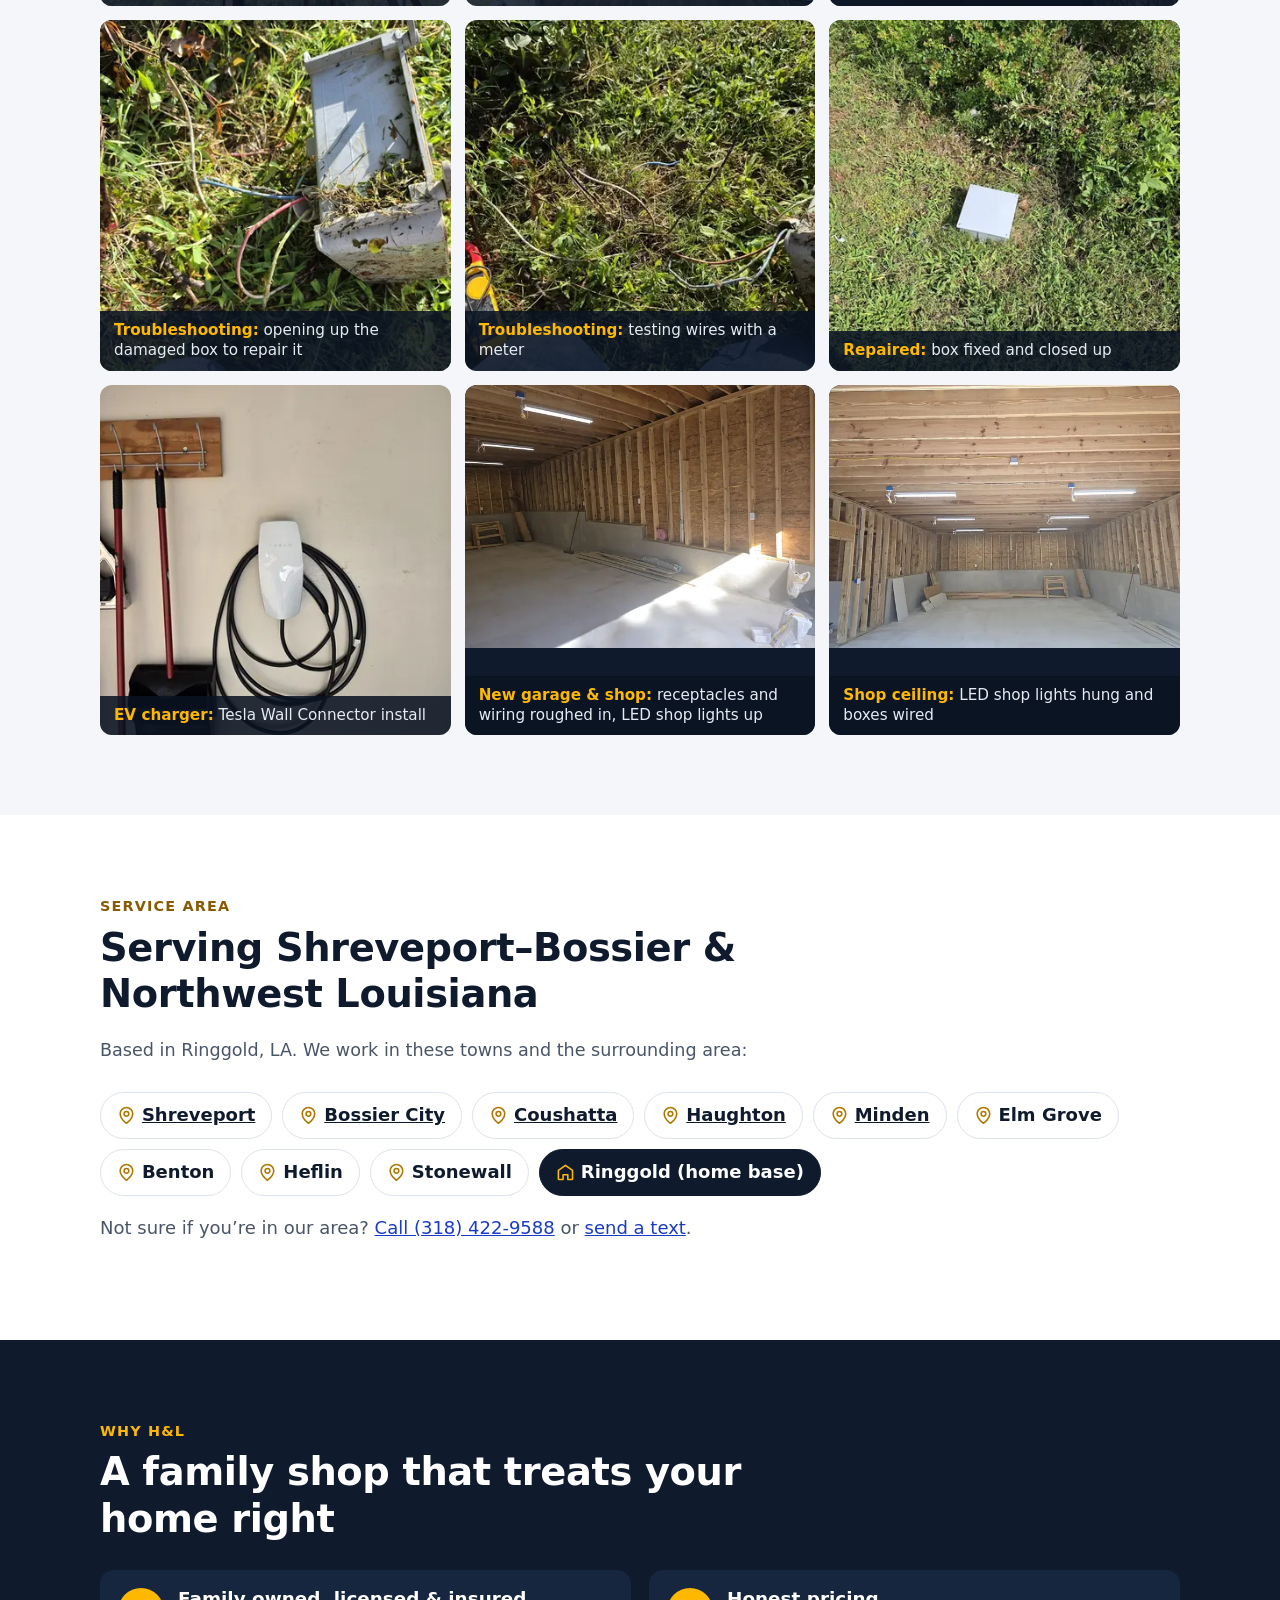
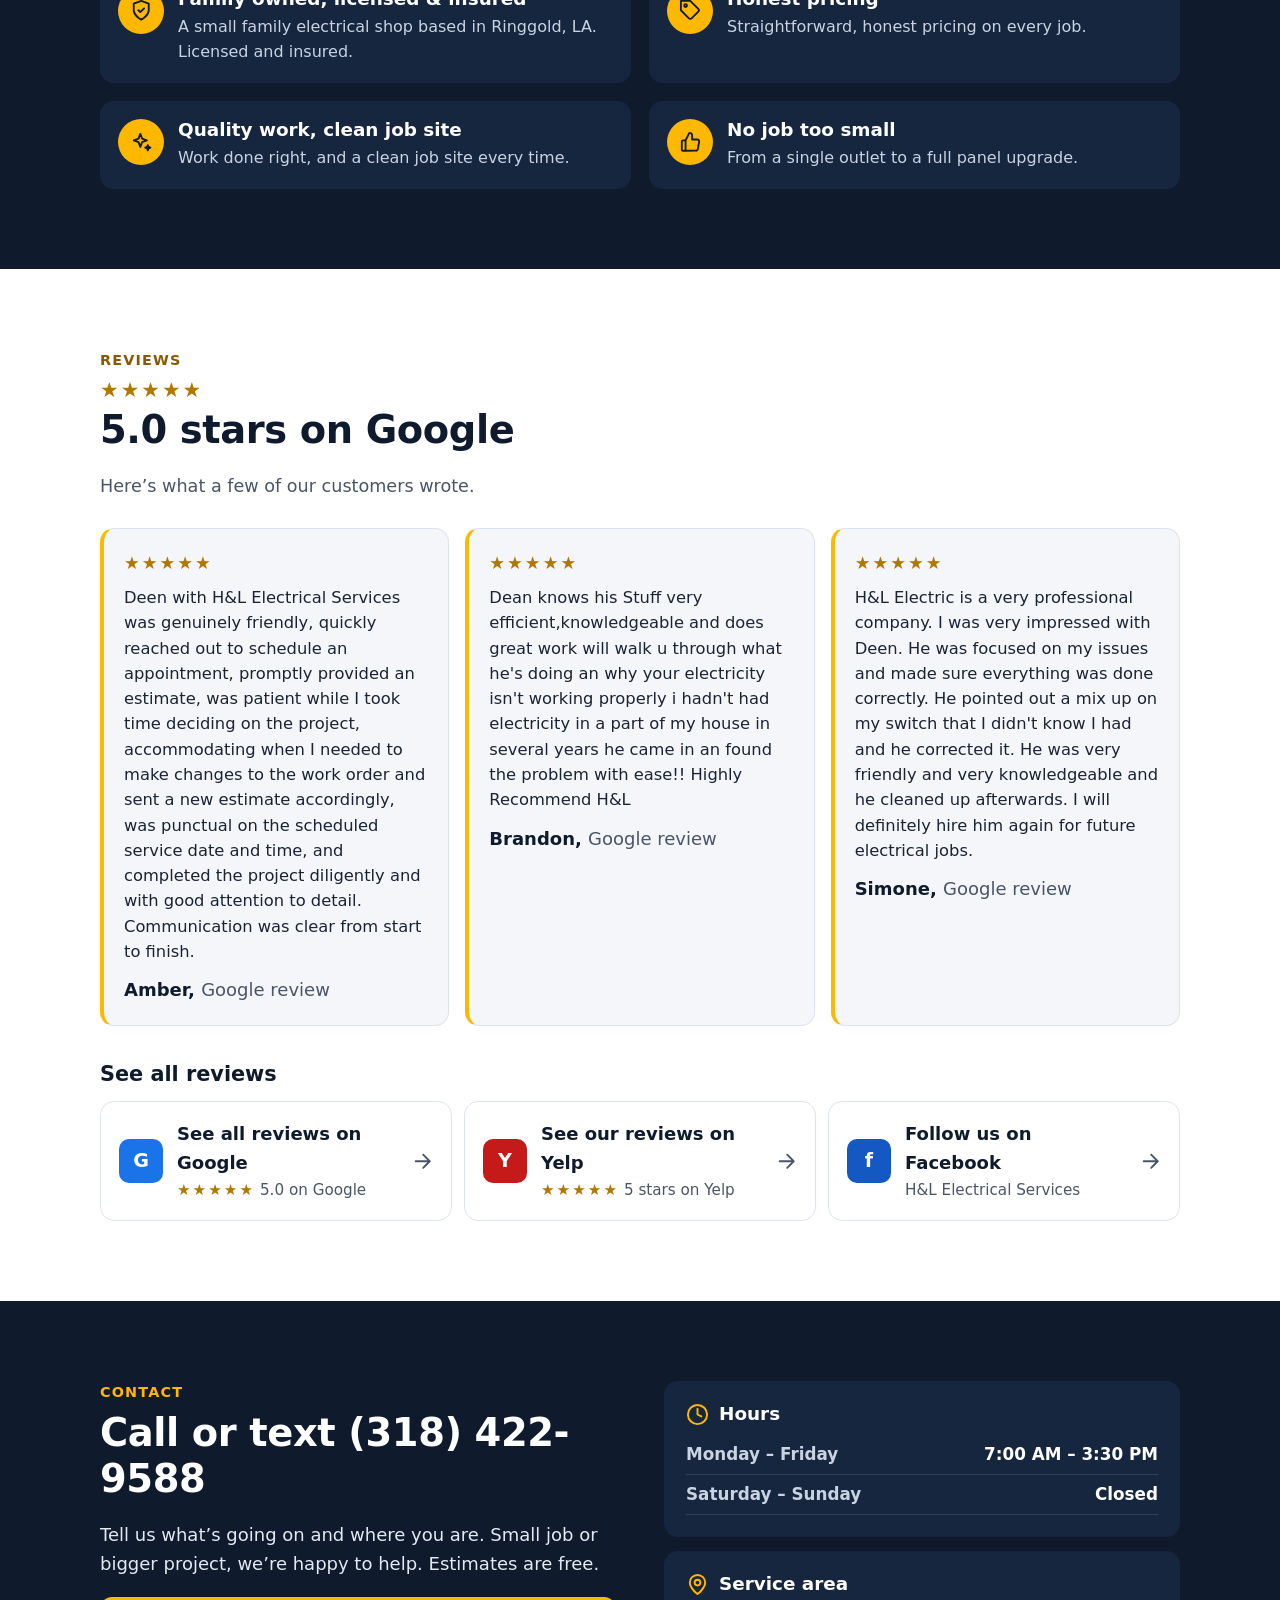
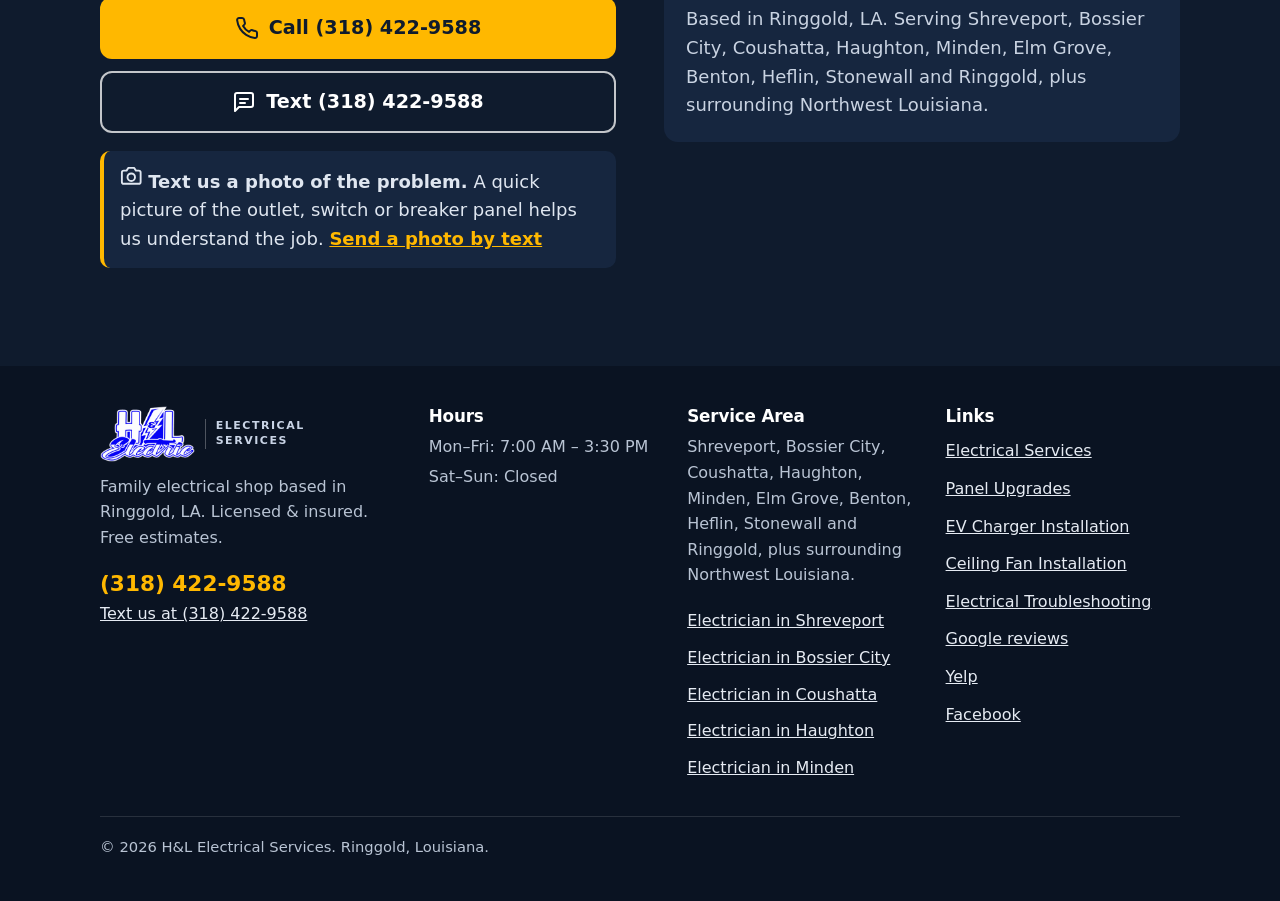
==== commit 873f22f7: "Add town and service pages (SEO), link from nav/footer, update sitemap" ====
--- a/index.html
+++ b/index.html
@@ -355,11 +355,11 @@
       <p>Based in Ringgold, LA. We work in these towns and the surrounding area:</p>
     </div>
     <ul class="towns">
-        <li><svg class="icon" aria-hidden="true"><use href="#i-pin"/></svg>Shreveport</li>
-        <li><svg class="icon" aria-hidden="true"><use href="#i-pin"/></svg>Bossier City</li>
-        <li><svg class="icon" aria-hidden="true"><use href="#i-pin"/></svg>Coushatta</li>
-        <li><svg class="icon" aria-hidden="true"><use href="#i-pin"/></svg>Haughton</li>
-        <li><svg class="icon" aria-hidden="true"><use href="#i-pin"/></svg>Minden</li>
+        <li><svg class="icon" aria-hidden="true"><use href="#i-pin"/></svg><a href="./electrician-shreveport/">Shreveport</a></li>
+        <li><svg class="icon" aria-hidden="true"><use href="#i-pin"/></svg><a href="./electrician-bossier-city/">Bossier City</a></li>
+        <li><svg class="icon" aria-hidden="true"><use href="#i-pin"/></svg><a href="./electrician-coushatta/">Coushatta</a></li>
+        <li><svg class="icon" aria-hidden="true"><use href="#i-pin"/></svg><a href="./electrician-haughton/">Haughton</a></li>
+        <li><svg class="icon" aria-hidden="true"><use href="#i-pin"/></svg><a href="./electrician-minden/">Minden</a></li>
         <li><svg class="icon" aria-hidden="true"><use href="#i-pin"/></svg>Elm Grove</li>
         <li><svg class="icon" aria-hidden="true"><use href="#i-pin"/></svg>Benton</li>
         <li><svg class="icon" aria-hidden="true"><use href="#i-pin"/></svg>Heflin</li>
@@ -463,11 +463,16 @@
       <div>
         <h2>Service Area</h2>
         <p>Shreveport, Bossier City, Coushatta, Haughton, Minden, Elm Grove, Benton, Heflin, Stonewall and Ringgold, plus surrounding Northwest Louisiana.</p>
+        <ul class="foot-towns"><li><a href="./electrician-shreveport/">Electrician in Shreveport</a></li><li><a href="./electrician-bossier-city/">Electrician in Bossier City</a></li><li><a href="./electrician-coushatta/">Electrician in Coushatta</a></li><li><a href="./electrician-haughton/">Electrician in Haughton</a></li><li><a href="./electrician-minden/">Electrician in Minden</a></li></ul>
       </div>
       <div>
         <h2>Links</h2>
         <ul>
           <li><a href="./services/">Electrical Services</a></li>
+          <li><a href="./panel-upgrades/">Panel Upgrades</a></li>
+          <li><a href="./ev-charger-installation/">EV Charger Installation</a></li>
+          <li><a href="./ceiling-fan-installation/">Ceiling Fan Installation</a></li>
+          <li><a href="./electrical-troubleshooting/">Electrical Troubleshooting</a></li>
           <li><a href="https://www.google.com/search?q=H%26L+Electrical+services+Ringgold+LA">Google reviews</a></li>
           <li><a href="https://www.yelp.com/biz/qieBR1wpQ4EQdDz_W6c1lA">Yelp</a></li>
           <li><a href="https://www.facebook.com/61559461616417">Facebook</a></li>
--- a/styles.css
+++ b/styles.css
@@ -248,3 +248,16 @@
 .foot-phone{font-size:1.35rem;font-weight:800;color:var(--amber)!important;text-decoration:none}
 .copy{border-top:1px solid rgba(255,255,255,.12);margin-top:28px;padding-top:18px;font-size:.92rem}
 @media (min-width:800px){.foot-grid{grid-template-columns:1.3fr 1fr 1fr 1fr}}
+
+/* local SEO pages */
+.seo-grid{display:grid;gap:28px}
+@media(min-width:900px){.seo-grid{grid-template-columns:minmax(0,1fr) 320px;align-items:start}}
+.prose{max-width:46rem}.prose h2{font-size:1.45rem;margin:1.2em 0 .4em}.prose h2:first-child{margin-top:0}.prose p,.prose li{line-height:1.65}.prose ul{padding-left:1.2em}
+.seo-side{display:grid;gap:16px}.seo-side .info-block + .info-block{margin-top:0}.seo-side .info-block h3{color:var(--white)}.seo-side .info-block a{color:var(--amber)}.seo-side .info-block .btn-call{color:inherit}.seo-side .contact-actions{display:grid;gap:10px;margin-top:10px}
+.seo-side .foot-phone{font-size:1.3rem;font-weight:800}
+.seo-quote{max-width:46rem;margin:28px auto 0}
+.seo-links{display:grid;gap:24px}@media(min-width:800px){.seo-links{grid-template-columns:1fr 1fr}}
+.seo-links ul{list-style:none;padding:0;display:flex;flex-wrap:wrap;gap:10px}.seo-links a{display:inline-block;padding:8px 14px;border:1px solid var(--line);border-radius:999px;font-weight:600}
+.foot-towns{list-style:none;padding:0;margin-top:.6em}.foot-towns li{margin:.2em 0}
+.towns a{color:inherit}
+@media(min-width:800px){.gallery-more.n4 .tile.sq{grid-column:span 3}.gallery-more.n2 .tile.sq{grid-column:span 5}.gallery-more.n2 .tile.sq:first-child{grid-column:2/span 5}.gallery-more.n1 .tile.sq{grid-column:4/span 6}}
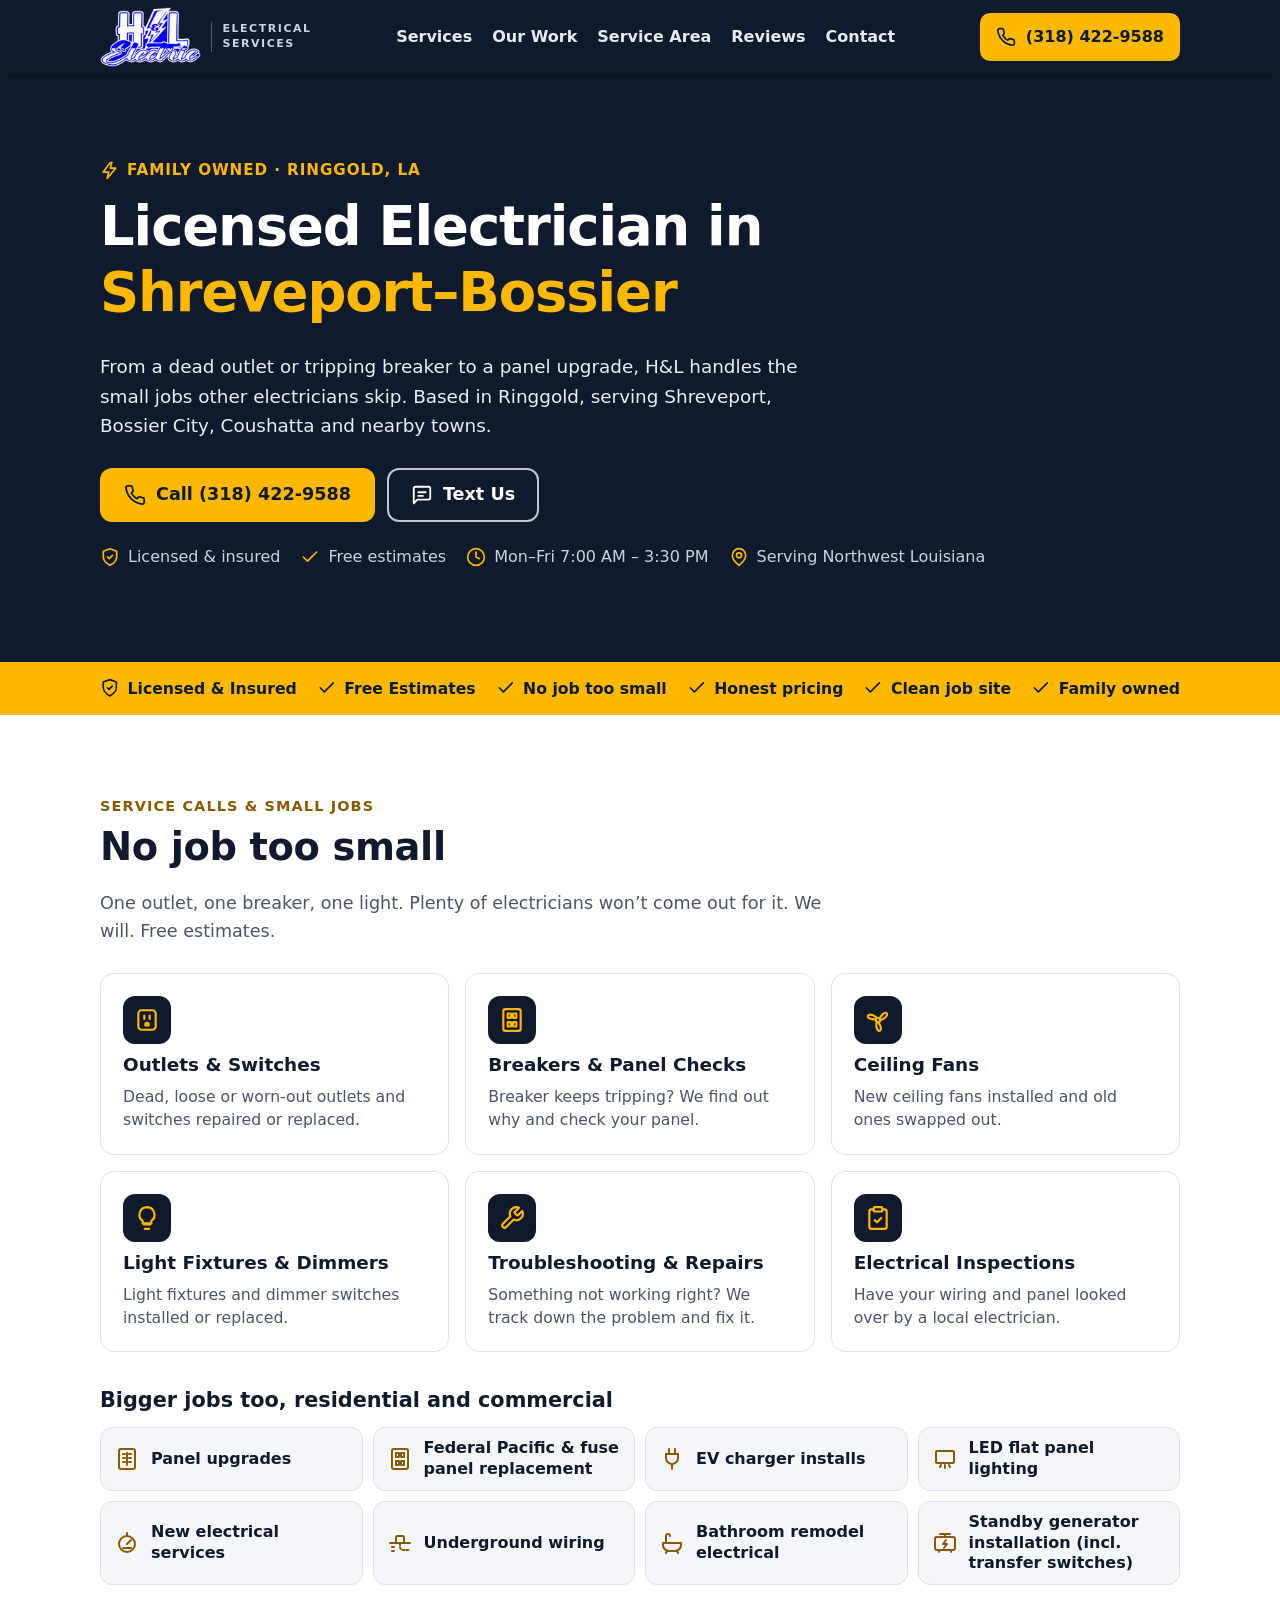
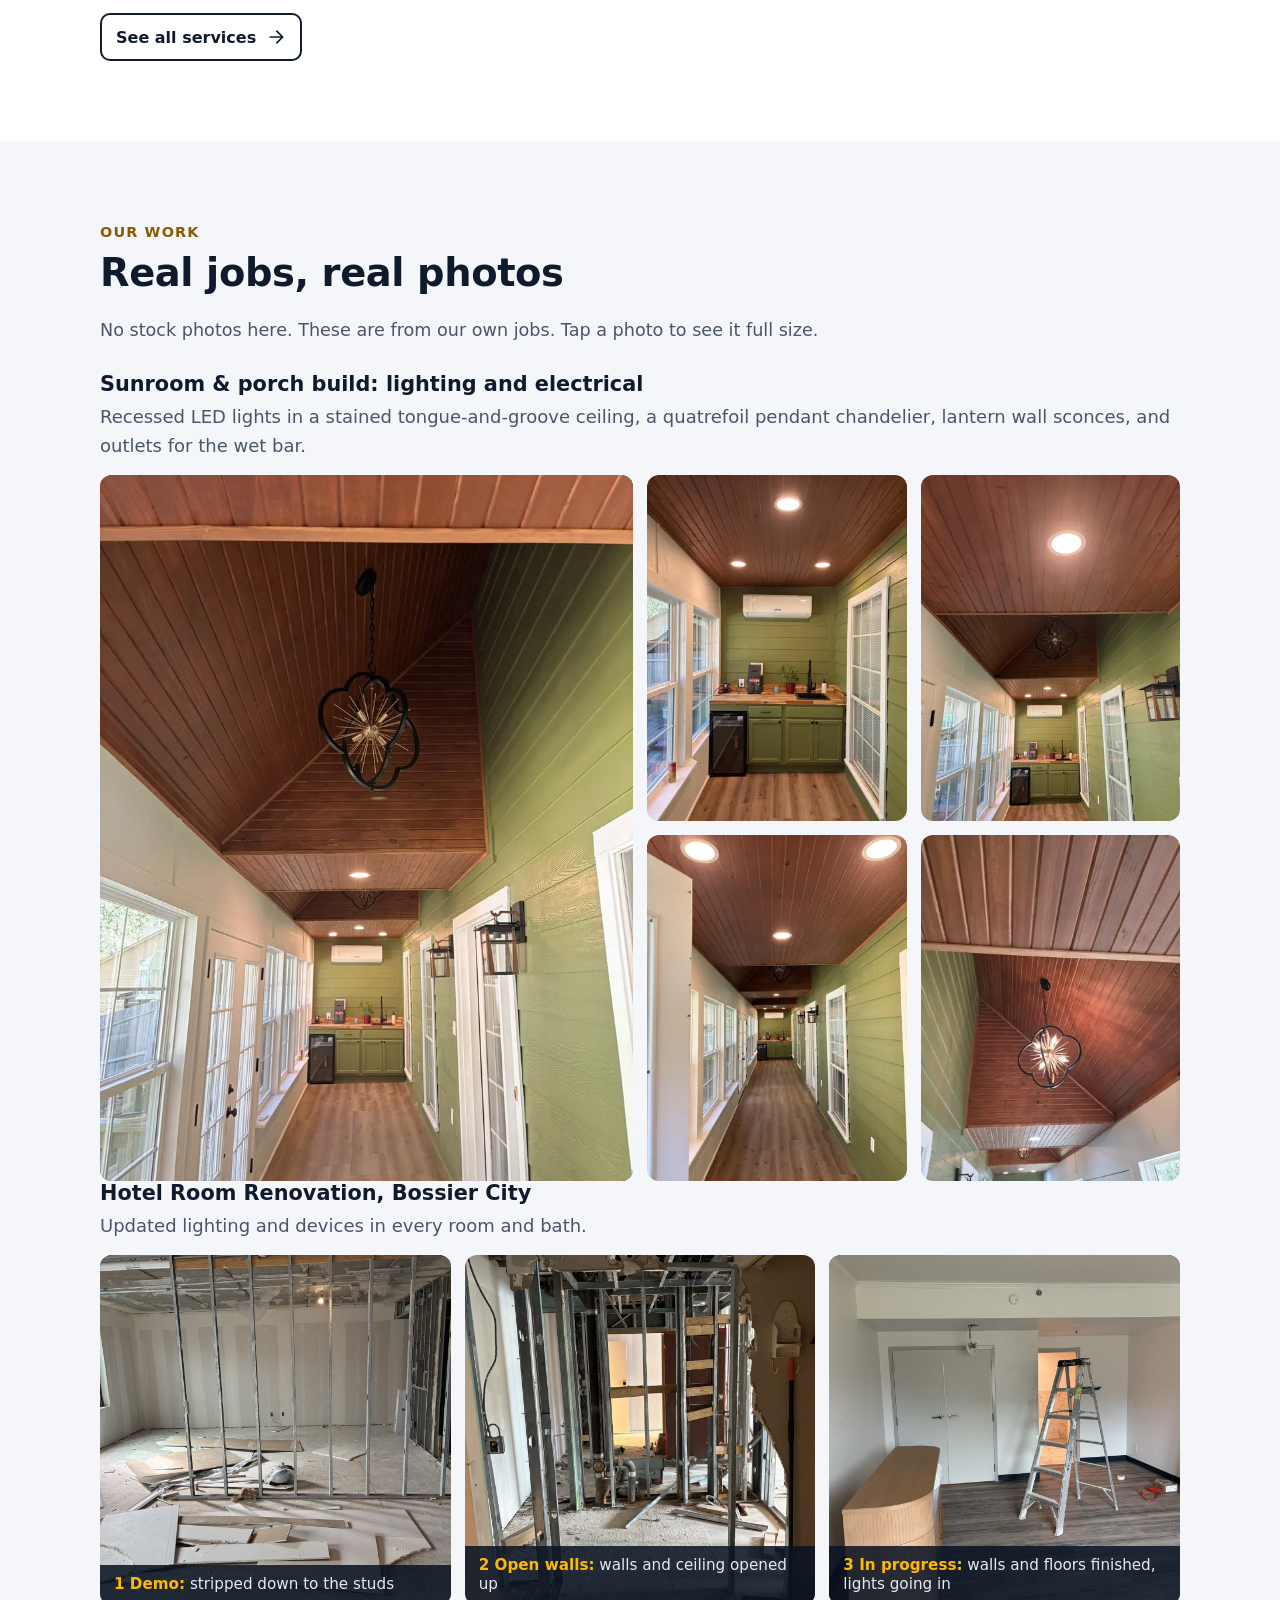
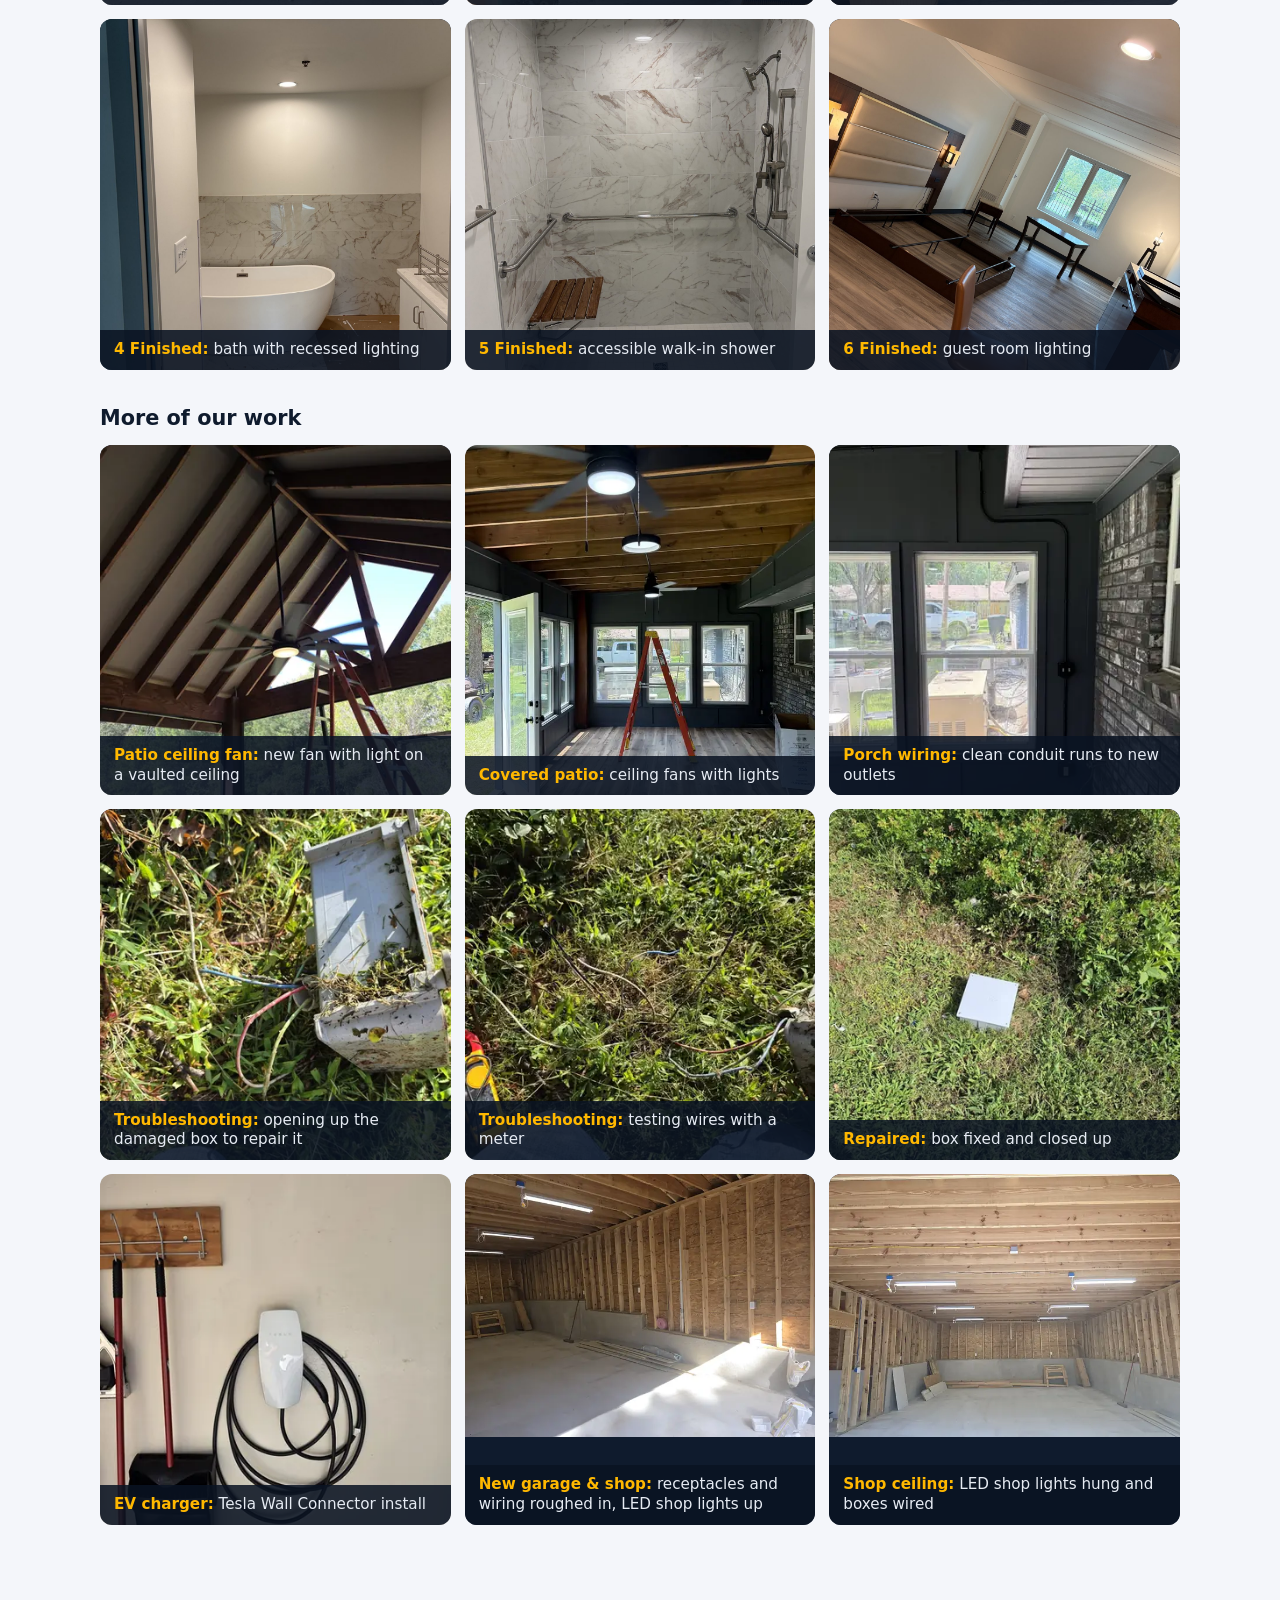
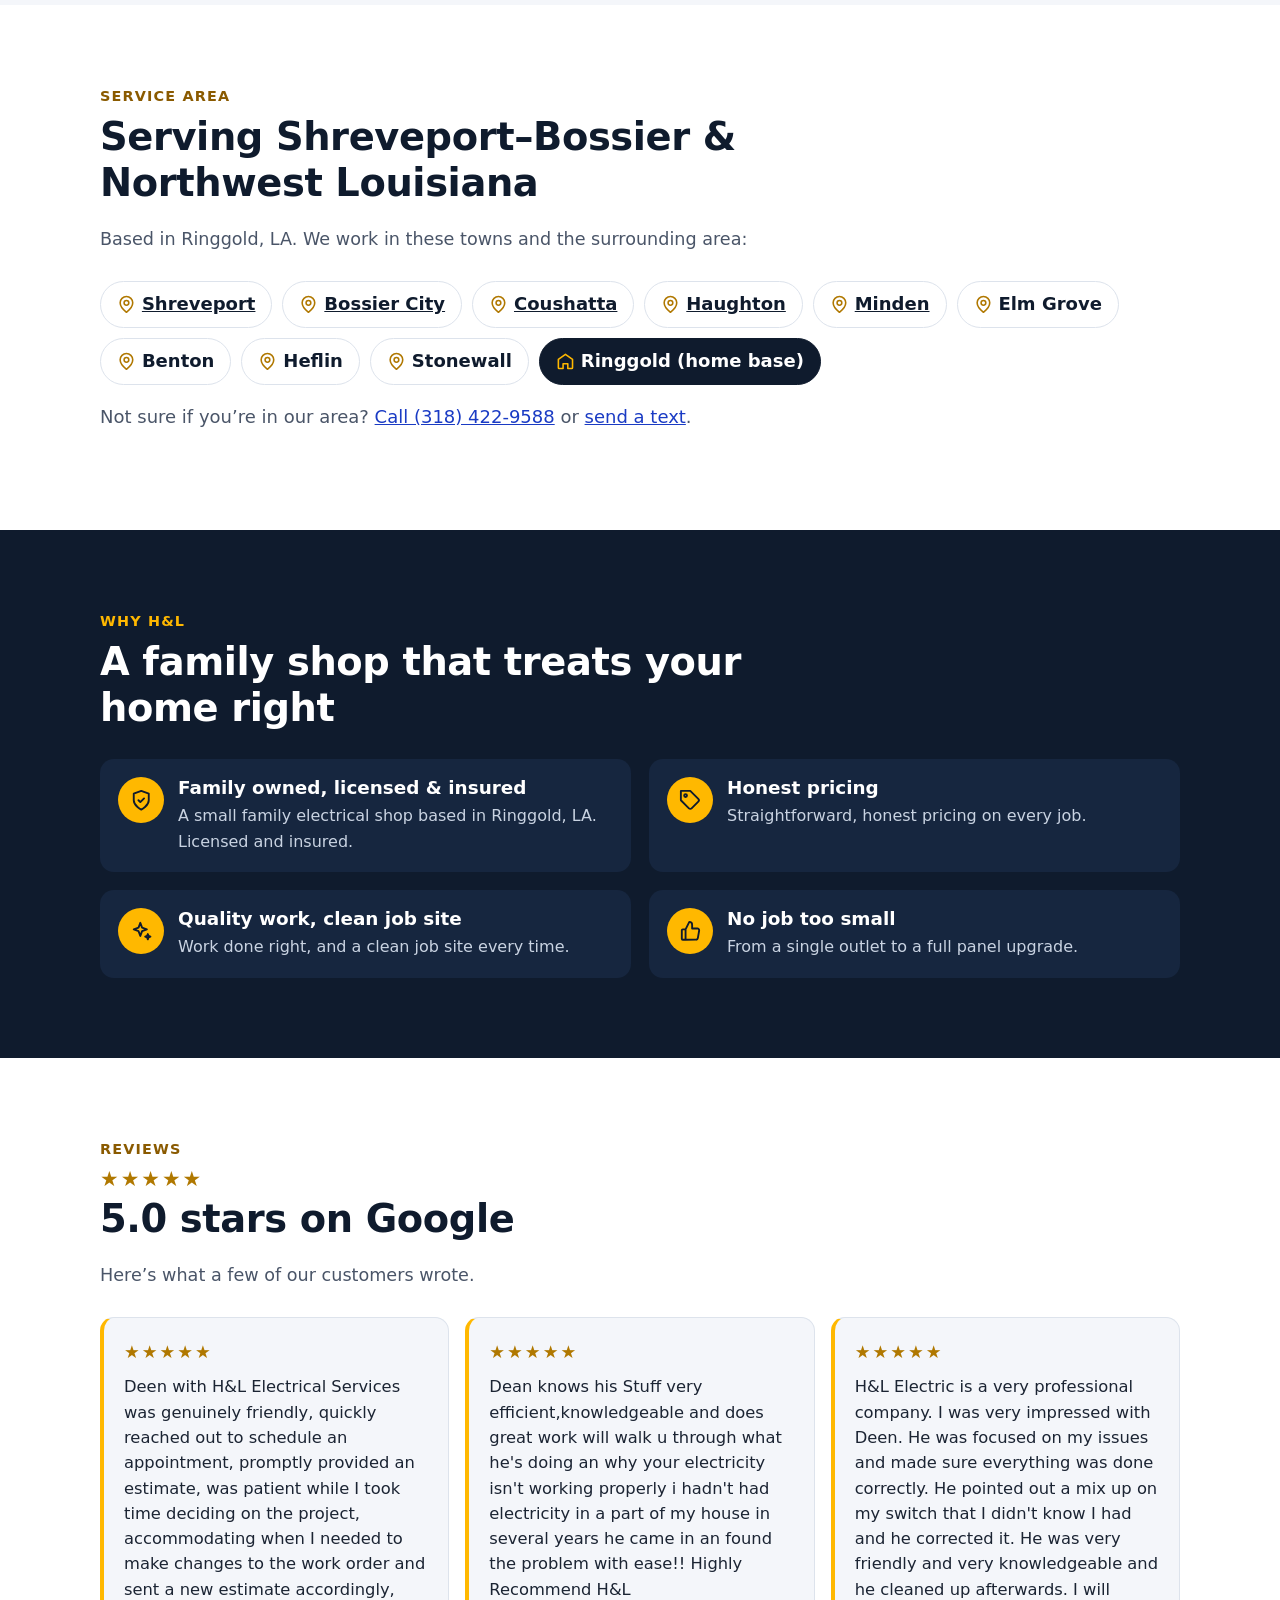
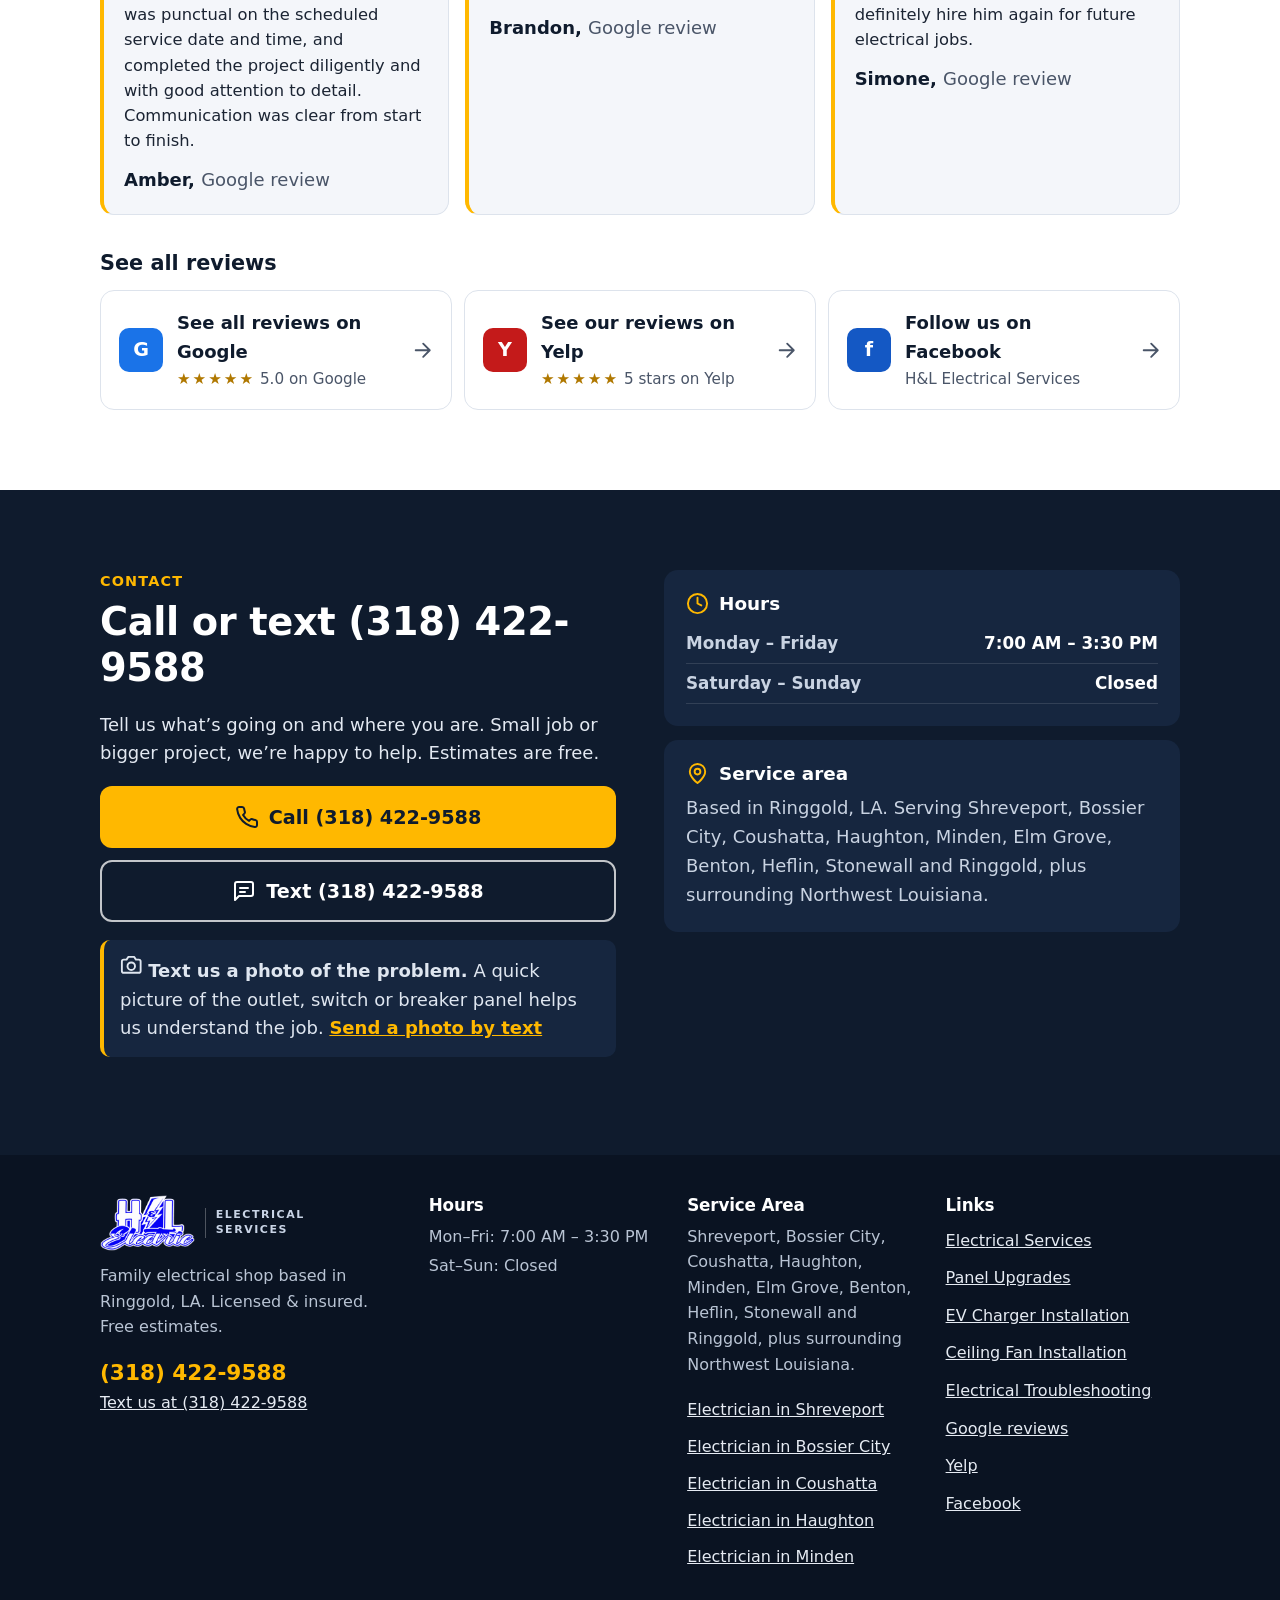
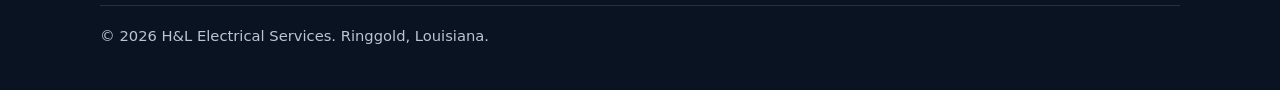
==== commit 9952917b: "Add hotel room renovation start-to-finish to Our Work" ====
--- a/index.html
+++ b/index.html
@@ -278,6 +278,36 @@
         </picture></a>
       </figure></li>
     </ul>
+    <div class="job-head">
+      <h3>Hotel Room Renovation, Bossier City</h3>
+      <p>Updated lighting and devices in every room and bath.</p>
+    </div>
+    <ul class="gallery gallery-more">
+      <li class="tile sq"><figure>
+        <a href="./img/hotel-sf-1.jpg"><img src="./img/hotel-sf-1.jpg" width="1600" height="1200" alt="Hotel room gutted to metal studs with old drywall on the floor" loading="lazy" decoding="async"></a>
+        <figcaption><b>1 Demo:</b> stripped down to the studs</figcaption>
+      </figure></li>
+      <li class="tile sq"><figure>
+        <a href="./img/hotel-sf-2.jpg"><img src="./img/hotel-sf-2.jpg" width="1600" height="1200" alt="Open stud walls and ceiling during the renovation" loading="lazy" decoding="async"></a>
+        <figcaption><b>2 Open walls:</b> walls and ceiling opened up</figcaption>
+      </figure></li>
+      <li class="tile sq"><figure>
+        <a href="./img/hotel-sf-3.jpg"><img src="./img/hotel-sf-3.jpg" width="1600" height="1200" alt="Finished walls and floor with a ladder set up under the ceiling light" loading="lazy" decoding="async"></a>
+        <figcaption><b>3 In progress:</b> walls and floors finished, lights going in</figcaption>
+      </figure></li>
+      <li class="tile sq"><figure>
+        <a href="./img/hotel-sf-4.jpg"><img src="./img/hotel-sf-4.jpg" width="1600" height="1200" alt="Finished bathroom with a recessed light, wall switch and marble wainscot" loading="lazy" decoding="async"></a>
+        <figcaption><b>4 Finished:</b> bath with recessed lighting</figcaption>
+      </figure></li>
+      <li class="tile sq"><figure>
+        <a href="./img/hotel-sf-5.jpg"><img src="./img/hotel-sf-5.jpg" width="1200" height="1600" alt="Finished accessible marble walk-in shower with grab bars and a recessed light above" loading="lazy" decoding="async"></a>
+        <figcaption><b>5 Finished:</b> accessible walk-in shower</figcaption>
+      </figure></li>
+      <li class="tile sq"><figure>
+        <a href="./img/hotel-sf-6.jpg"><img src="./img/hotel-sf-6.jpg" width="1200" height="1600" alt="Finished guest room with headboard sconces and ceiling light" loading="lazy" decoding="async"></a>
+        <figcaption><b>6 Finished:</b> guest room lighting</figcaption>
+      </figure></li>
+    </ul>
     <h3 class="sub-head">More of our work</h3>
     <ul class="gallery gallery-more">
       <li class="tile sq"><figure>
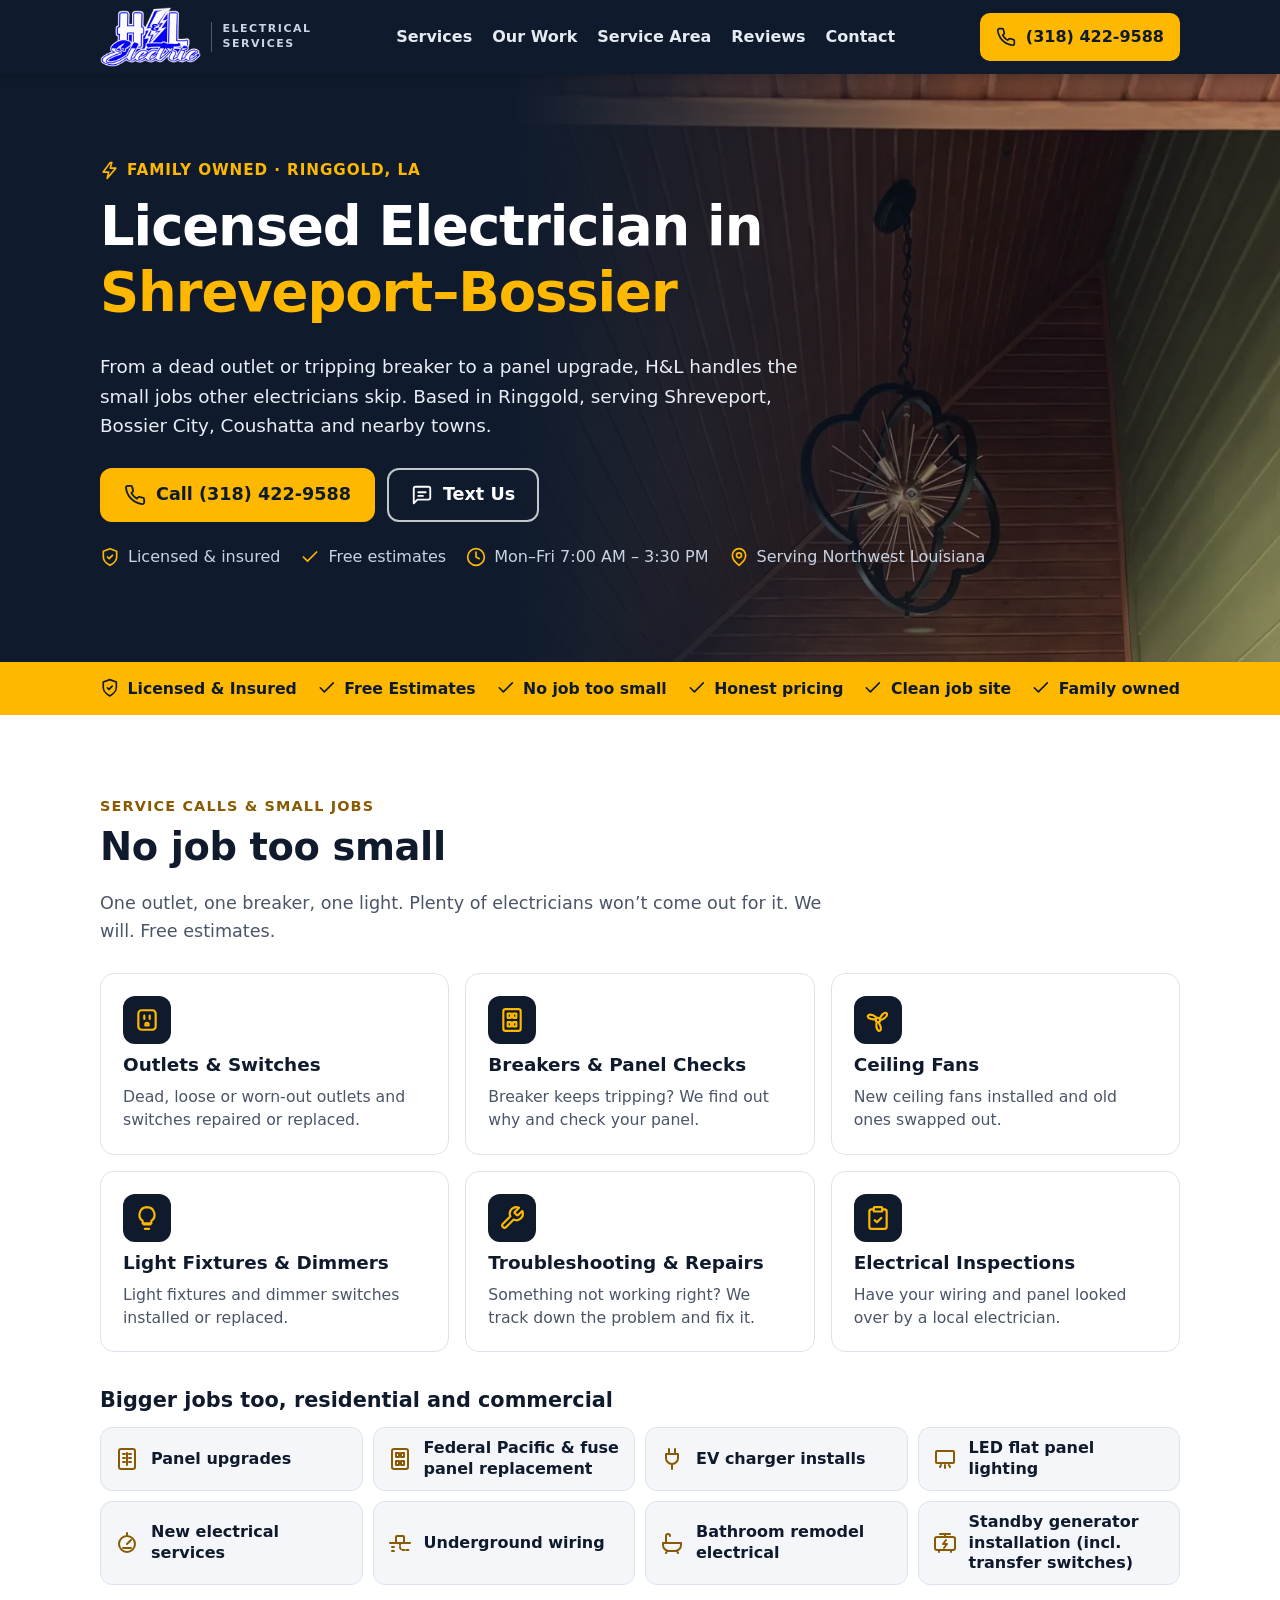
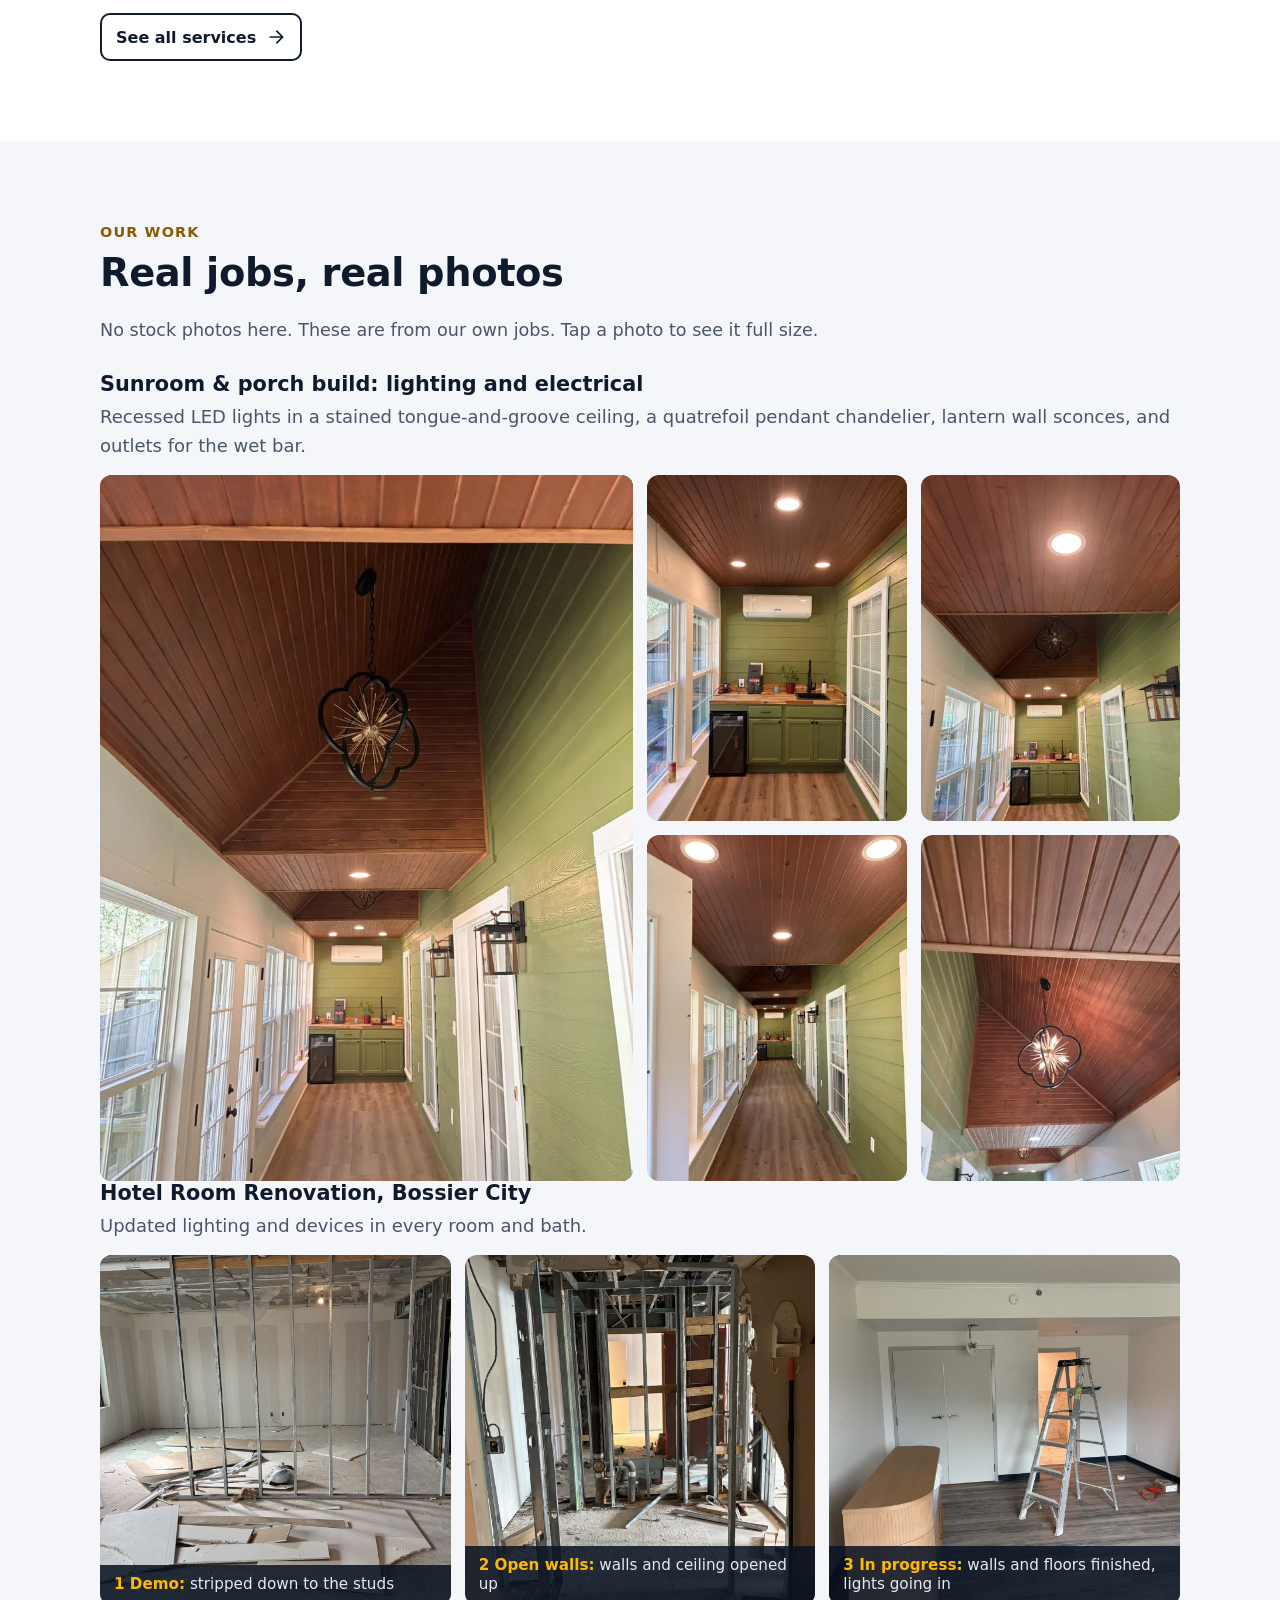
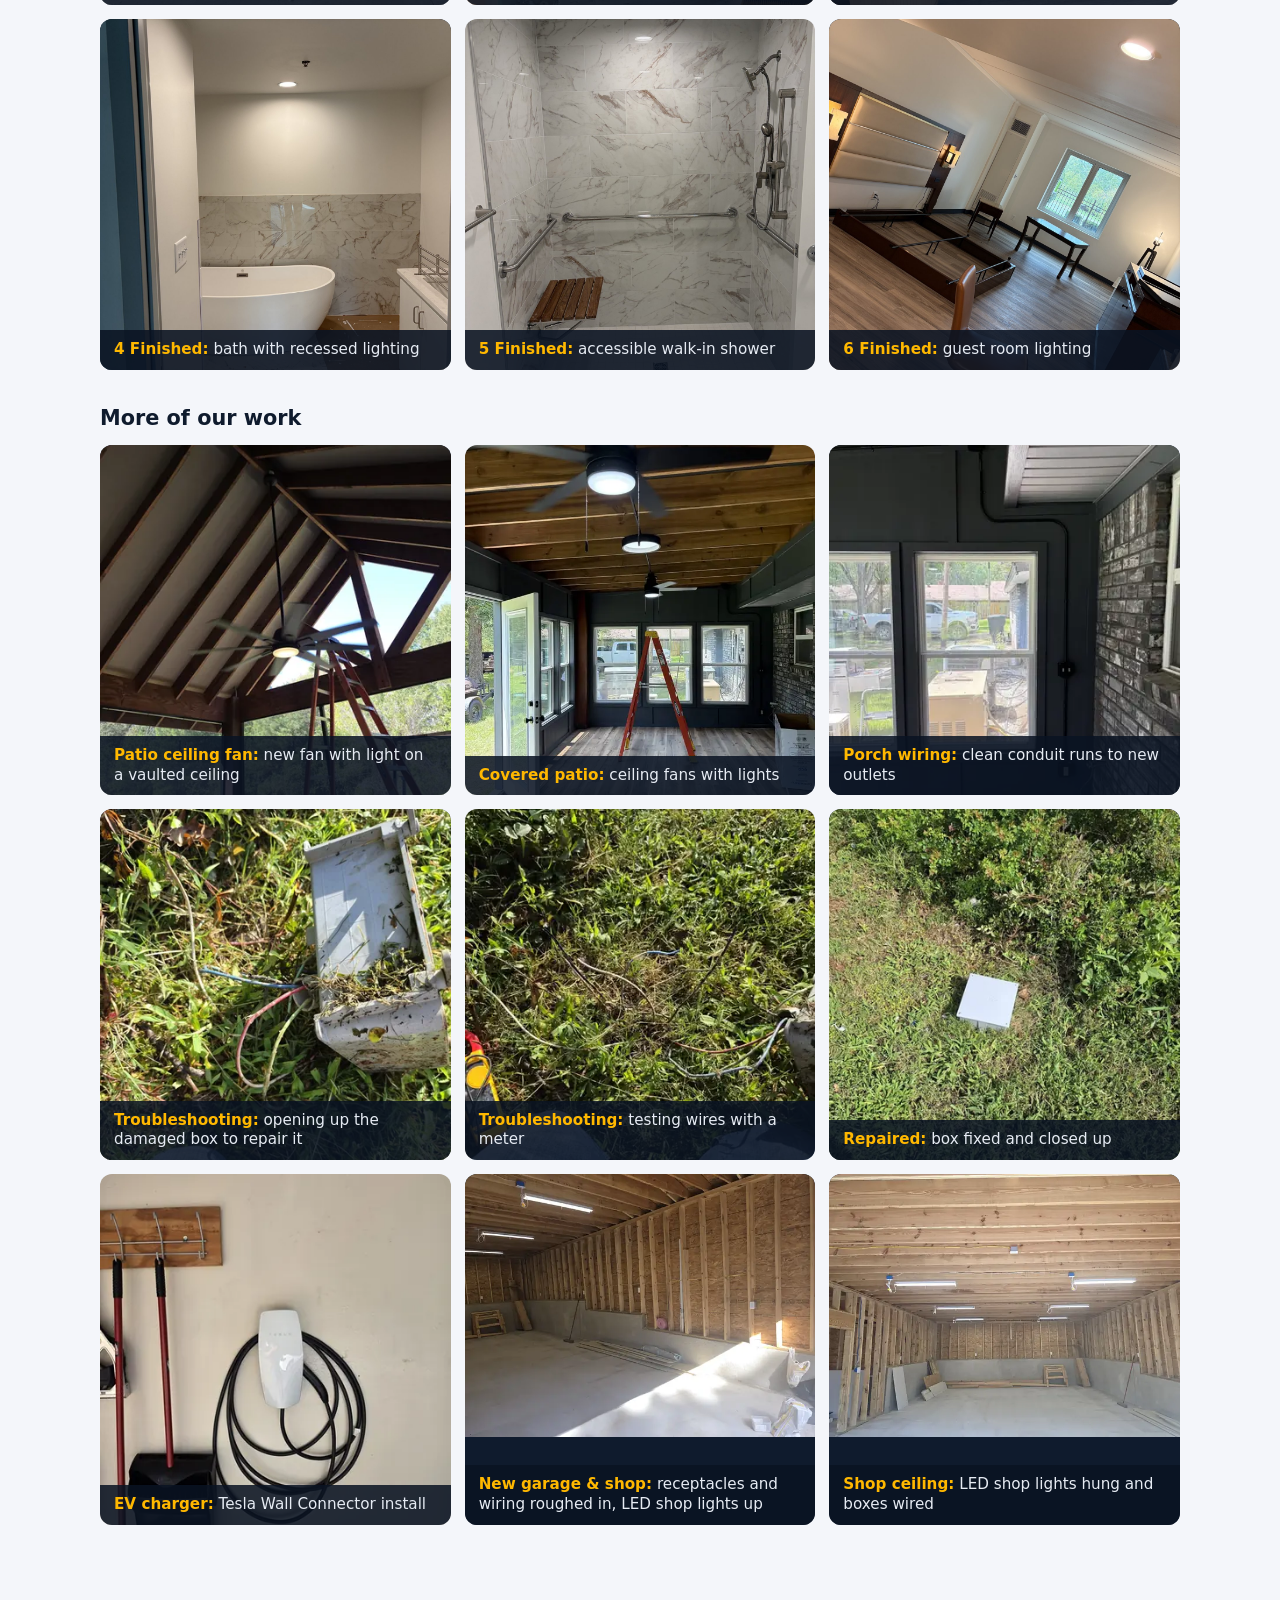
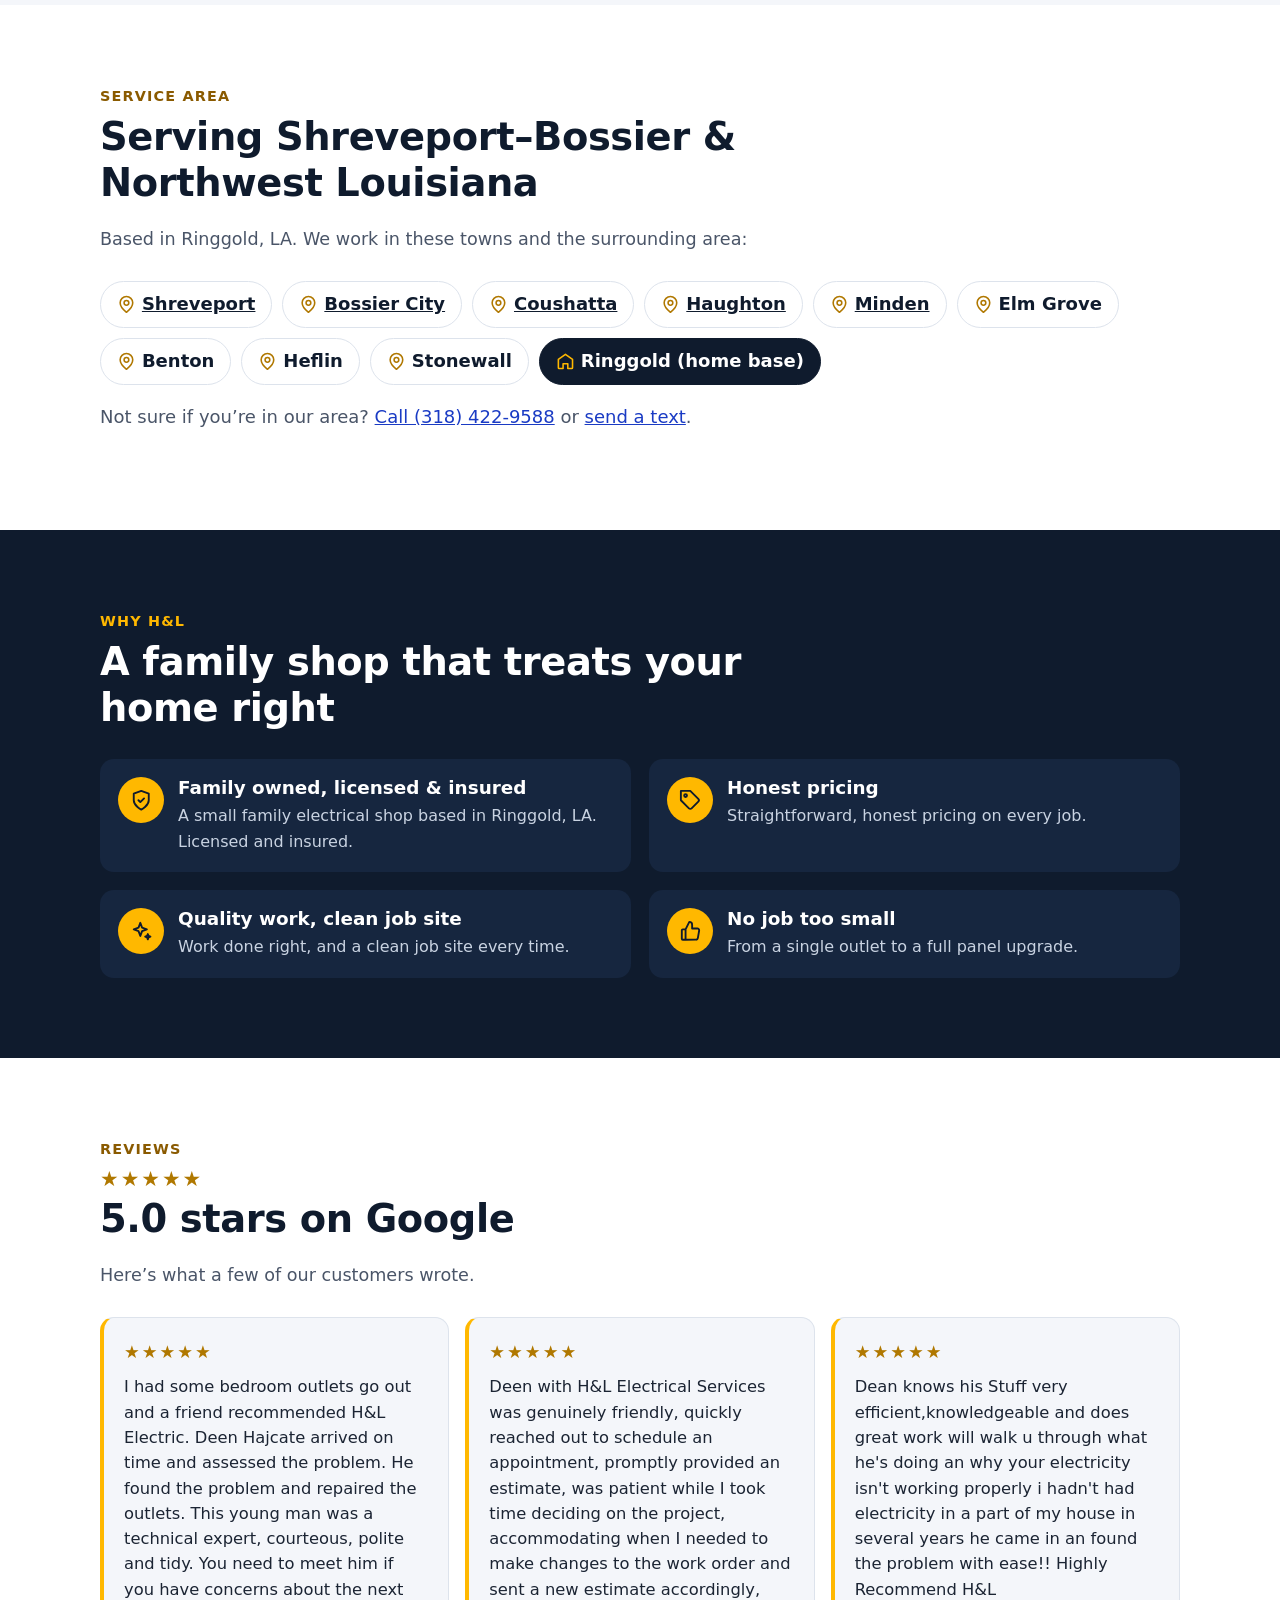
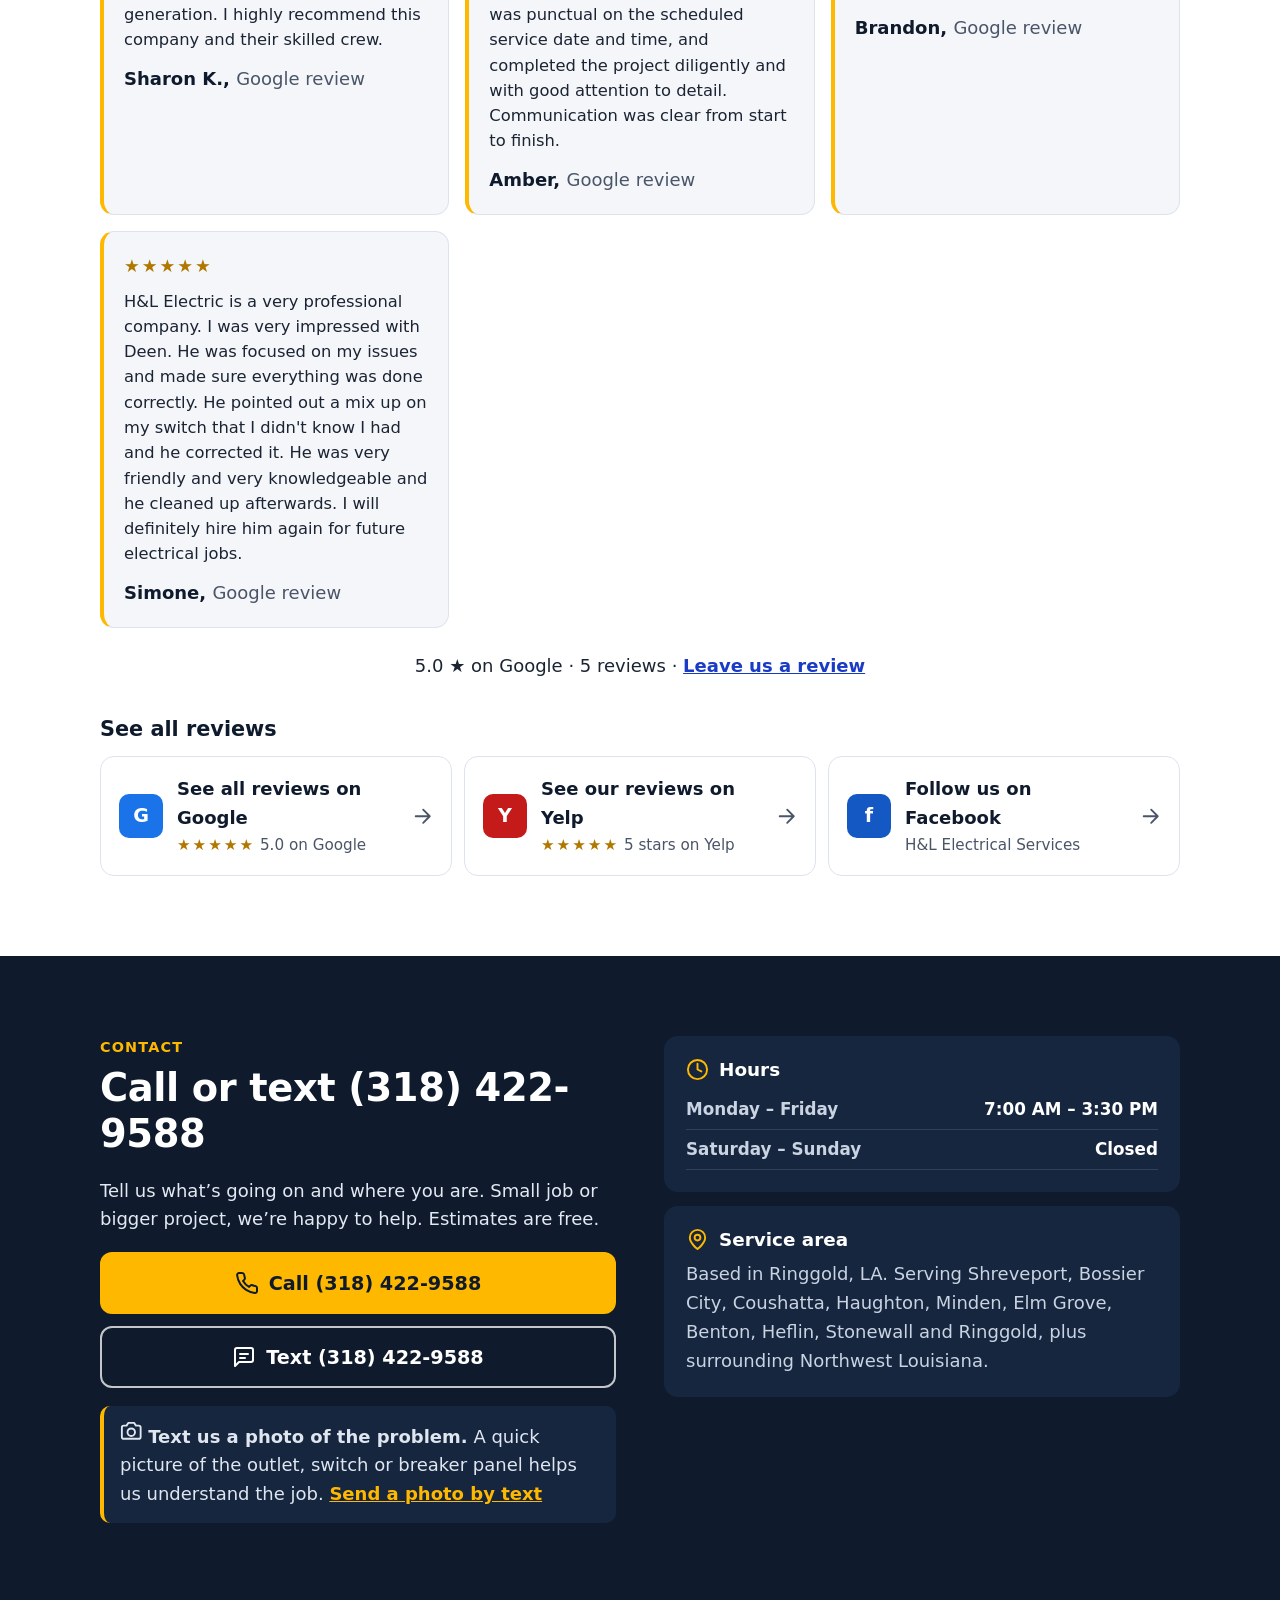
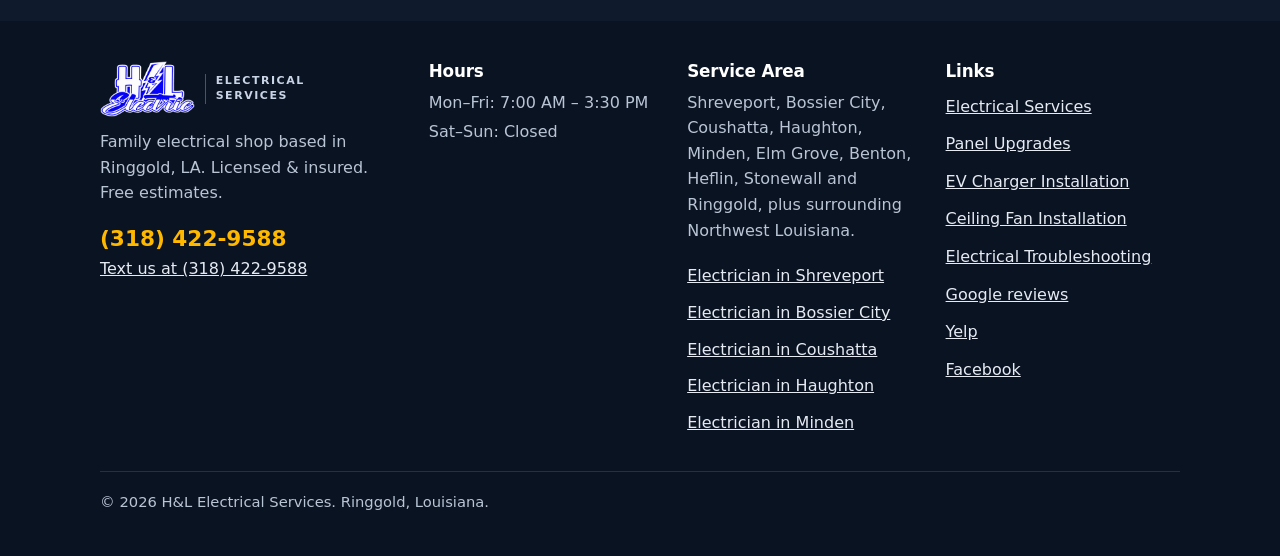
==== commit ae95177e: "Add Sharon K. Google review and leave-a-review link" ====
--- a/index.html
+++ b/index.html
@@ -425,6 +425,11 @@
     <div class="quotes">
       <figure class="quote">
         <div class="q-stars" role="img" aria-label="5 out of 5 stars">&#9733;&#9733;&#9733;&#9733;&#9733;</div>
+        <blockquote><p>I had some bedroom outlets go out and a friend recommended H&amp;L Electric. Deen Hajcate arrived on time and assessed the problem. He found the problem and repaired the outlets. This young man was a technical expert, courteous, polite and tidy. You need to meet him if you have concerns about the next generation. I highly recommend this company and their skilled crew.</p></blockquote>
+        <figcaption>Sharon K., <span>Google review</span></figcaption>
+      </figure>
+      <figure class="quote">
+        <div class="q-stars" role="img" aria-label="5 out of 5 stars">&#9733;&#9733;&#9733;&#9733;&#9733;</div>
         <blockquote><p>Deen with H&amp;L Electrical Services was genuinely friendly, quickly reached out to schedule an appointment, promptly provided an estimate, was patient while I took time deciding on the project, accommodating when I needed to make changes to the work order and sent a new estimate accordingly, was punctual on the scheduled service date and time, and completed the project diligently and with good attention to detail. Communication was clear from start to finish.</p></blockquote>
         <figcaption>Amber, <span>Google review</span></figcaption>
       </figure>
@@ -439,6 +444,7 @@
         <figcaption>Simone, <span>Google review</span></figcaption>
       </figure>
     </div>
+    <p class="review-cta" style="text-align:center;margin:1.5rem 0 0">5.0 &#9733; on Google &middot; 5 reviews &middot; <a href="https://g.page/r/CcJBW34XAnJGEBM/review"><strong>Leave us a review</strong></a></p>
     <h3 class="sub-head">See all reviews</h3>
     <div class="reviews">
       <a class="review-link" href="https://www.google.com/search?q=H%26L+Electrical+services+Ringgold+LA"><span class="badge" style="background:#1a73e8">G</span><span>See all reviews on Google<small><span class="stars" aria-hidden="true">&#9733;&#9733;&#9733;&#9733;&#9733;</span> 5.0 on Google</small></span><svg class="icon arrow" aria-hidden="true"><use href="#i-arrow"/></svg></a>
